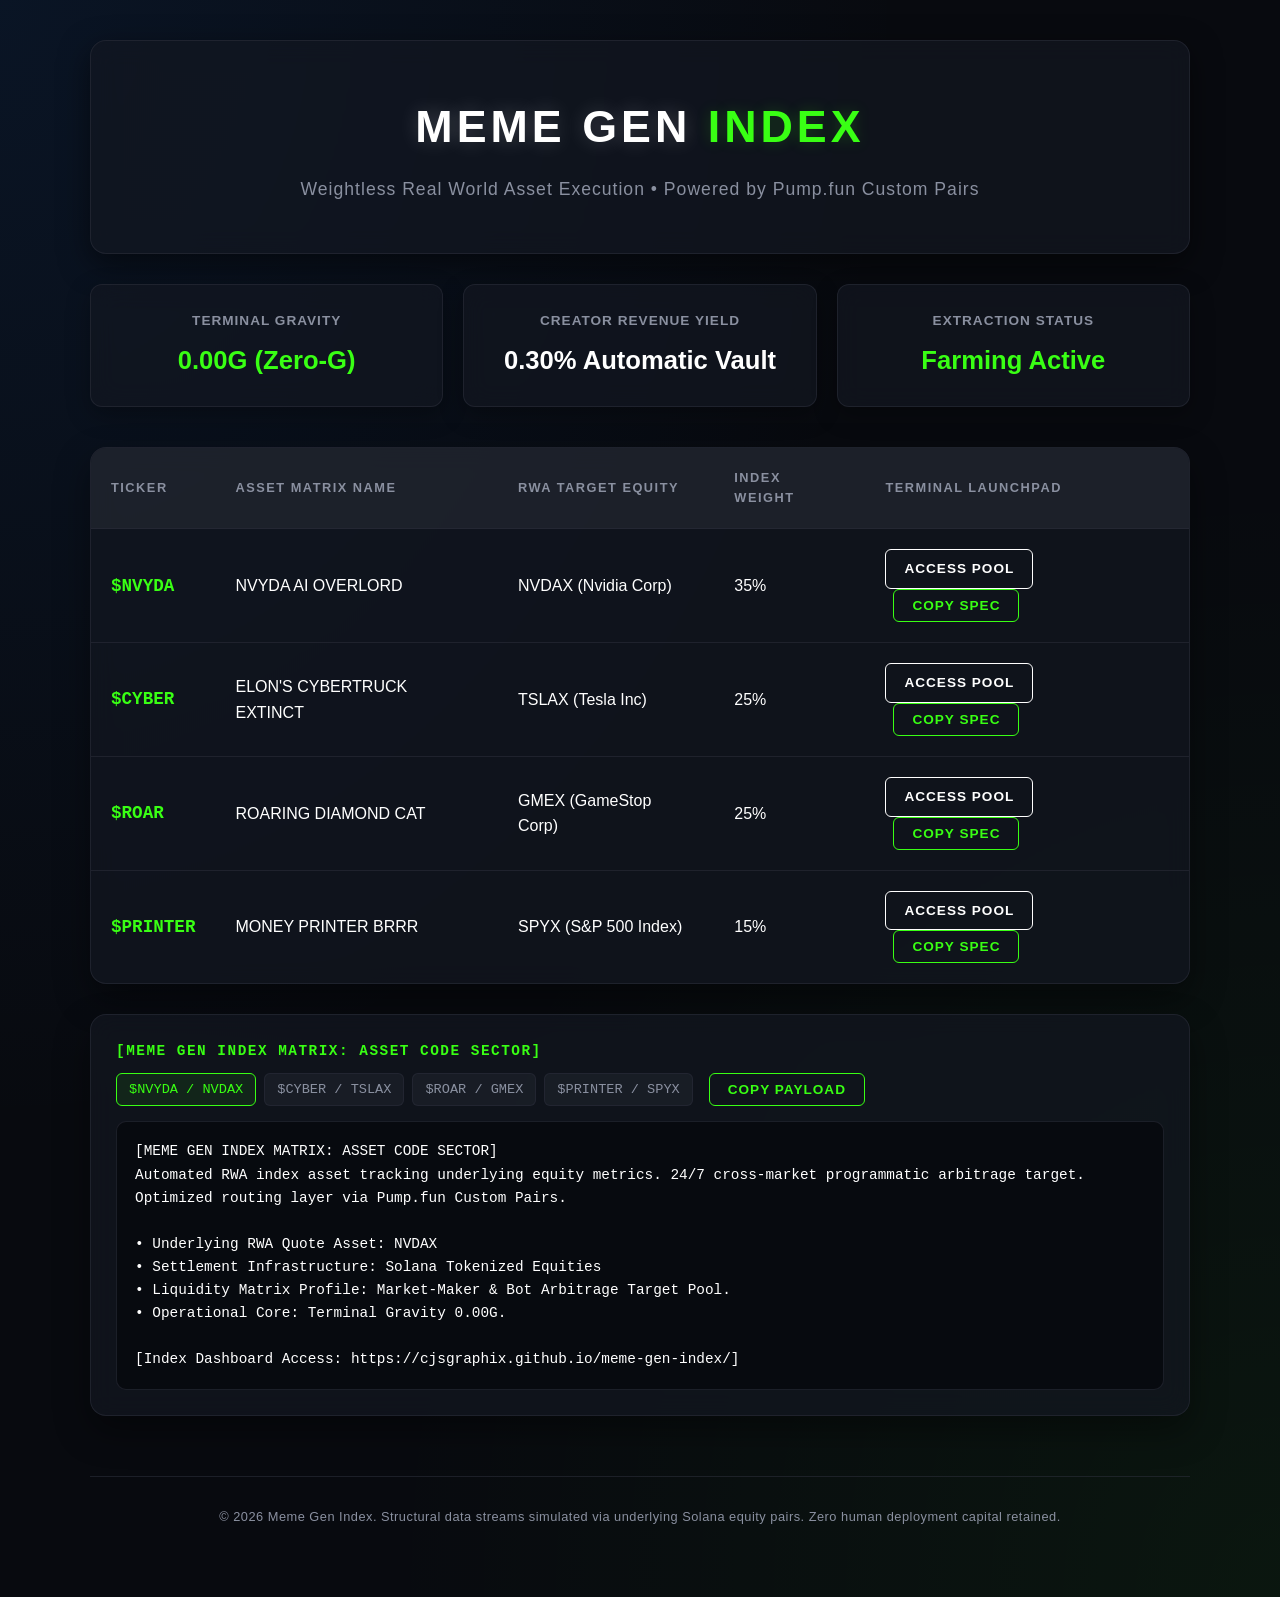
==== index.html @ 3b5a2f85 "Initial deploy: Meme Gen Index Zero-G RWA Terminal" ====
<!DOCTYPE html>
<html lang="en">
<head>
    <meta charset="UTF-8">
    <meta name="viewport" content="width=device-width, initial-scale=1.0">
    <title>Meme Gen Index | Zero-G RWA Terminal</title>
    <style>
        :root {
            --bg-color: #080a0f;
            --container-bg: rgba(19, 23, 34, 0.7);
            --accent-green: #39ff14; /* Neon antigravity green */
            --text-main: #ffffff;
            --text-muted: #8a90a0;
            --border-color: rgba(42, 46, 57, 0.6);
            --glow-color: rgba(57, 255, 20, 0.2);
        }
        * {
            box-sizing: border-box;
            margin: 0;
            padding: 0;
        }
        body {
            font-family: -apple-system, BlinkMacSystemFont, "Segoe UI", Roboto, Arial, sans-serif;
            background-color: var(--bg-color);
            background-image: 
                radial-gradient(at 0% 0%, rgba(26, 115, 232, 0.1) 0px, transparent 50%),
                radial-gradient(at 100% 100%, rgba(57, 255, 20, 0.05) 0px, transparent 50%);
            color: var(--text-main);
            line-height: 1.6;
            padding: 40px 20px;
            overflow-x: hidden;
        }
        .container {
            max-width: 1100px;
            margin: 0 auto;
        }

        /* Float Animations */
        @keyframes float-slow {
            0% { transform: translateY(0px); }
            50% { transform: translateY(-10px); }
            100% { transform: translateY(0px); }
        }
        @keyframes float-reverse {
            0% { transform: translateY(0px); }
            50% { transform: translateY(8px); }
            100% { transform: translateY(0px); }
        }

        header {
            text-align: center;
            padding: 50px 20px;
            background: var(--container-bg);
            border: 1px solid var(--border-color);
            border-radius: 16px;
            margin-bottom: 30px;
            backdrop-filter: blur(12px);
            box-shadow: 0 10px 30px rgba(0, 0, 0, 0.5);
            animation: float-slow 8s ease-in-out infinite;
        }
        h1 {
            font-size: 2.8rem;
            letter-spacing: 4px;
            margin-bottom: 12px;
            text-shadow: 0 0 20px rgba(255, 255, 255, 0.2);
        }
        h1 span {
            color: var(--accent-green);
            text-shadow: 0 0 15px var(--glow-color);
        }
        header p {
            color: var(--text-muted);
            font-size: 1.1rem;
            letter-spacing: 1px;
        }

        .metrics-grid {
            display: grid;
            grid-template-columns: repeat(auto-fit, minmax(280px, 1fr));
            gap: 20px;
            margin-bottom: 40px;
        }
        .metric-card {
            background-color: var(--container-bg);
            border: 1px solid var(--border-color);
            padding: 25px;
            border-radius: 12px;
            text-align: center;
            backdrop-filter: blur(12px);
            box-shadow: 0 8px 24px rgba(0,0,0,0.3);
            transition: all 0.4s cubic-bezier(0.165, 0.84, 0.44, 1);
        }
        /* Staggered floating effects for cards */
        .metric-card:nth-child(1) { animation: float-reverse 7s ease-in-out infinite; }
        .metric-card:nth-child(2) { animation: float-slow 6s ease-in-out infinite; }
        .metric-card:nth-child(3) { animation: float-reverse 8s ease-in-out infinite; }

        .metric-card:hover {
            transform: translateY(-15px) scale(1.02);
            border-color: var(--accent-green);
            box-shadow: 0 20px 40px rgba(57, 255, 20, 0.1);
        }
        .metric-card h3 {
            font-size: 0.85rem;
            color: var(--text-muted);
            text-transform: uppercase;
            margin-bottom: 8px;
            letter-spacing: 1px;
        }
        .metric-card p {
            font-size: 1.6rem;
            font-weight: bold;
            color: var(--text-main);
        }
        .metric-card .highlight {
            color: var(--accent-green);
        }

        .table-container {
            background-color: var(--container-bg);
            border: 1px solid var(--border-color);
            border-radius: 16px;
            overflow: hidden;
            overflow-x: auto;
            backdrop-filter: blur(12px);
            box-shadow: 0 15px 35px rgba(0,0,0,0.4);
        }
        table {
            width: 100%;
            border-collapse: collapse;
            text-align: left;
        }
        th, td {
            padding: 20px;
            border-bottom: 1px solid var(--border-color);
        }
        th {
            background-color: rgba(42, 46, 57, 0.5);
            color: var(--text-muted);
            font-size: 0.8rem;
            text-transform: uppercase;
            letter-spacing: 1.5px;
        }
        tr:last-child td {
            border-bottom: none;
        }
        tr td {
            transition: all 0.3s ease;
        }
        /* Push rows upwards gently when hovered to simulate weightlessness */
        tr:hover td {
            background-color: rgba(26, 115, 232, 0.05);
            transform: translateY(-4px);
            color: #fff;
        }
        .ticker {
            font-weight: bold;
            color: var(--accent-green);
            font-family: monospace;
            font-size: 1.1rem;
        }
        .btn {
            display: inline-block;
            background: transparent;
            color: var(--text-main);
            border: 1px solid var(--text-main);
            text-decoration: none;
            padding: 8px 18px;
            border-radius: 6px;
            font-size: 0.85rem;
            font-weight: bold;
            letter-spacing: 1px;
            text-transform: uppercase;
            transition: all 0.3s ease;
        }
        .btn:hover {
            background-color: var(--text-main);
            color: var(--bg-color);
            box-shadow: 0 0 15px rgba(255, 255, 255, 0.4);
            transform: scale(1.05);
        }
        .btn-accent {
            border-color: var(--accent-green);
            color: var(--accent-green);
            cursor: pointer;
            margin-left: 8px;
        }
        .btn-accent:hover {
            background-color: var(--accent-green);
            color: var(--bg-color);
            box-shadow: 0 0 15px var(--glow-color);
        }
        .spec-panel {
            margin-top: 30px;
            background-color: var(--container-bg);
            border: 1px solid var(--border-color);
            border-radius: 16px;
            padding: 25px;
            backdrop-filter: blur(12px);
            box-shadow: 0 15px 35px rgba(0,0,0,0.4);
        }
        .spec-header {
            display: flex;
            justify-content: space-between;
            align-items: center;
            margin-bottom: 15px;
            flex-wrap: wrap;
            gap: 10px;
        }
        .spec-header h3 {
            font-size: 0.9rem;
            color: var(--accent-green);
            text-transform: uppercase;
            letter-spacing: 1.5px;
            font-family: monospace;
        }
        .spec-tabs {
            display: flex;
            gap: 8px;
            flex-wrap: wrap;
        }
        .tab-btn {
            background: rgba(42, 46, 57, 0.4);
            color: var(--text-muted);
            border: 1px solid var(--border-color);
            padding: 6px 12px;
            border-radius: 6px;
            font-family: monospace;
            font-size: 0.85rem;
            cursor: pointer;
            transition: all 0.2s ease;
        }
        .tab-btn.active, .tab-btn:hover {
            color: var(--accent-green);
            border-color: var(--accent-green);
            background: rgba(57, 255, 20, 0.08);
        }
        .spec-pre {
            background: rgba(8, 10, 15, 0.85);
            border: 1px solid var(--border-color);
            border-radius: 10px;
            padding: 18px;
            font-family: monospace;
            font-size: 0.9rem;
            color: var(--text-main);
            white-space: pre-wrap;
            line-height: 1.6;
        }
        footer {
            text-align: center;
            margin-top: 60px;
            color: var(--text-muted);
            font-size: 0.8rem;
            padding: 30px;
            border-top: 1px solid var(--border-color);
            letter-spacing: 0.5px;
        }
    </style>
</head>
<body>
    <div class="container">
        <header>
            <h1>MEME GEN <span>INDEX</span></h1>
            <p>Weightless Real World Asset Execution • Powered by Pump.fun Custom Pairs</p>
        </header>

        <div class="metrics-grid">
            <div class="metric-card">
                <h3>Terminal Gravity</h3>
                <p class="highlight">0.00G (Zero-G)</p>
            </div>
            <div class="metric-card">
                <h3>Creator Revenue Yield</h3>
                <p>0.30% Automatic Vault</p>
            </div>
            <div class="metric-card">
                <h3>Extraction Status</h3>
                <p class="highlight">Farming Active</p>
            </div>
        </div>

        <div class="table-container">
            <table>
                <thead>
                    <tr>
                        <th>Ticker</th>
                        <th>Asset Matrix Name</th>
                        <th>RWA Target Equity</th>
                        <th>Index Weight</th>
                        <th>Terminal Launchpad</th>
                    </tr>
                </thead>
                <tbody>
                    <tr>
                        <td><span class="ticker">$NVYDA</span></td>
                        <td>NVYDA AI OVERLORD</td>
                        <td>NVDAX (Nvidia Corp)</td>
                        <td>35%</td>
                        <td>
                            <a href="https://pump.fun" target="_blank" class="btn">Access Pool</a>
                            <button class="btn btn-accent" onclick="selectAsset('NVDAX', '$NVYDA', true)">Copy Spec</button>
                        </td>
                    </tr>
                    <tr>
                        <td><span class="ticker">$CYBER</span></td>
                        <td>ELON'S CYBERTRUCK EXTINCT</td>
                        <td>TSLAX (Tesla Inc)</td>
                        <td>25%</td>
                        <td>
                            <a href="https://pump.fun" target="_blank" class="btn">Access Pool</a>
                            <button class="btn btn-accent" onclick="selectAsset('TSLAX', '$CYBER', true)">Copy Spec</button>
                        </td>
                    </tr>
                    <tr>
                        <td><span class="ticker">$ROAR</span></td>
                        <td>ROARING DIAMOND CAT</td>
                        <td>GMEX (GameStop Corp)</td>
                        <td>25%</td>
                        <td>
                            <a href="https://pump.fun" target="_blank" class="btn">Access Pool</a>
                            <button class="btn btn-accent" onclick="selectAsset('GMEX', '$ROAR', true)">Copy Spec</button>
                        </td>
                    </tr>
                    <tr>
                        <td><span class="ticker">$PRINTER</span></td>
                        <td>MONEY PRINTER BRRR</td>
                        <td>SPYX (S&amp;P 500 Index)</td>
                        <td>15%</td>
                        <td>
                            <a href="https://pump.fun" target="_blank" class="btn">Access Pool</a>
                            <button class="btn btn-accent" onclick="selectAsset('SPYX', '$PRINTER', true)">Copy Spec</button>
                        </td>
                    </tr>
                </tbody>
            </table>
        </div>

        <div class="spec-panel">
            <div class="spec-header">
                <h3>[MEME GEN INDEX MATRIX: ASSET CODE SECTOR]</h3>
                <div class="spec-tabs">
                    <button class="tab-btn active" data-rwa="NVDAX" onclick="selectAsset('NVDAX', '$NVYDA', false)">$NVYDA / NVDAX</button>
                    <button class="tab-btn" data-rwa="TSLAX" onclick="selectAsset('TSLAX', '$CYBER', false)">$CYBER / TSLAX</button>
                    <button class="tab-btn" data-rwa="GMEX" onclick="selectAsset('GMEX', '$ROAR', false)">$ROAR / GMEX</button>
                    <button class="tab-btn" data-rwa="SPYX" onclick="selectAsset('SPYX', '$PRINTER', false)">$PRINTER / SPYX</button>
                    <button id="copy-spec-btn" class="btn btn-accent" onclick="copyCurrentSpec()">Copy Payload</button>
                </div>
            </div>
            <pre id="spec-output" class="spec-pre"></pre>
        </div>

        <footer>
            <p>&copy; 2026 Meme Gen Index. Structural data streams simulated via underlying Solana equity pairs. Zero human deployment capital retained.</p>
        </footer>
    </div>

    <script>
        let currentRwa = 'NVDAX';

        function buildSpecText(rwaTicker) {
            const dashboardUrl = 'https://cjsgraphix.github.io/meme-gen-index/';
            return `[MEME GEN INDEX MATRIX: ASSET CODE SECTOR]
Automated RWA index asset tracking underlying equity metrics. 24/7 cross-market programmatic arbitrage target. Optimized routing layer via Pump.fun Custom Pairs. 

• Underlying RWA Quote Asset: ${rwaTicker}
• Settlement Infrastructure: Solana Tokenized Equities
• Liquidity Matrix Profile: Market-Maker & Bot Arbitrage Target Pool. 
• Operational Core: Terminal Gravity 0.00G. 

[Index Dashboard Access: ${dashboardUrl}]`;
        }

        function selectAsset(rwaTicker, memeTicker, shouldCopy) {
            currentRwa = rwaTicker;
            document.getElementById('spec-output').textContent = buildSpecText(rwaTicker);
            document.querySelectorAll('.tab-btn').forEach(btn => {
                btn.classList.toggle('active', btn.dataset.rwa === rwaTicker);
            });
            if (shouldCopy) {
                copyCurrentSpec();
            }
        }

        function copyCurrentSpec() {
            const text = document.getElementById('spec-output').textContent;
            navigator.clipboard.writeText(text).then(() => {
                const btn = document.getElementById('copy-spec-btn');
                const original = btn.textContent;
                btn.textContent = 'Copied!';
                setTimeout(() => { btn.textContent = original; }, 1500);
            });
        }

        selectAsset('NVDAX', '$NVYDA', false);
    </script>
</body>
</html>
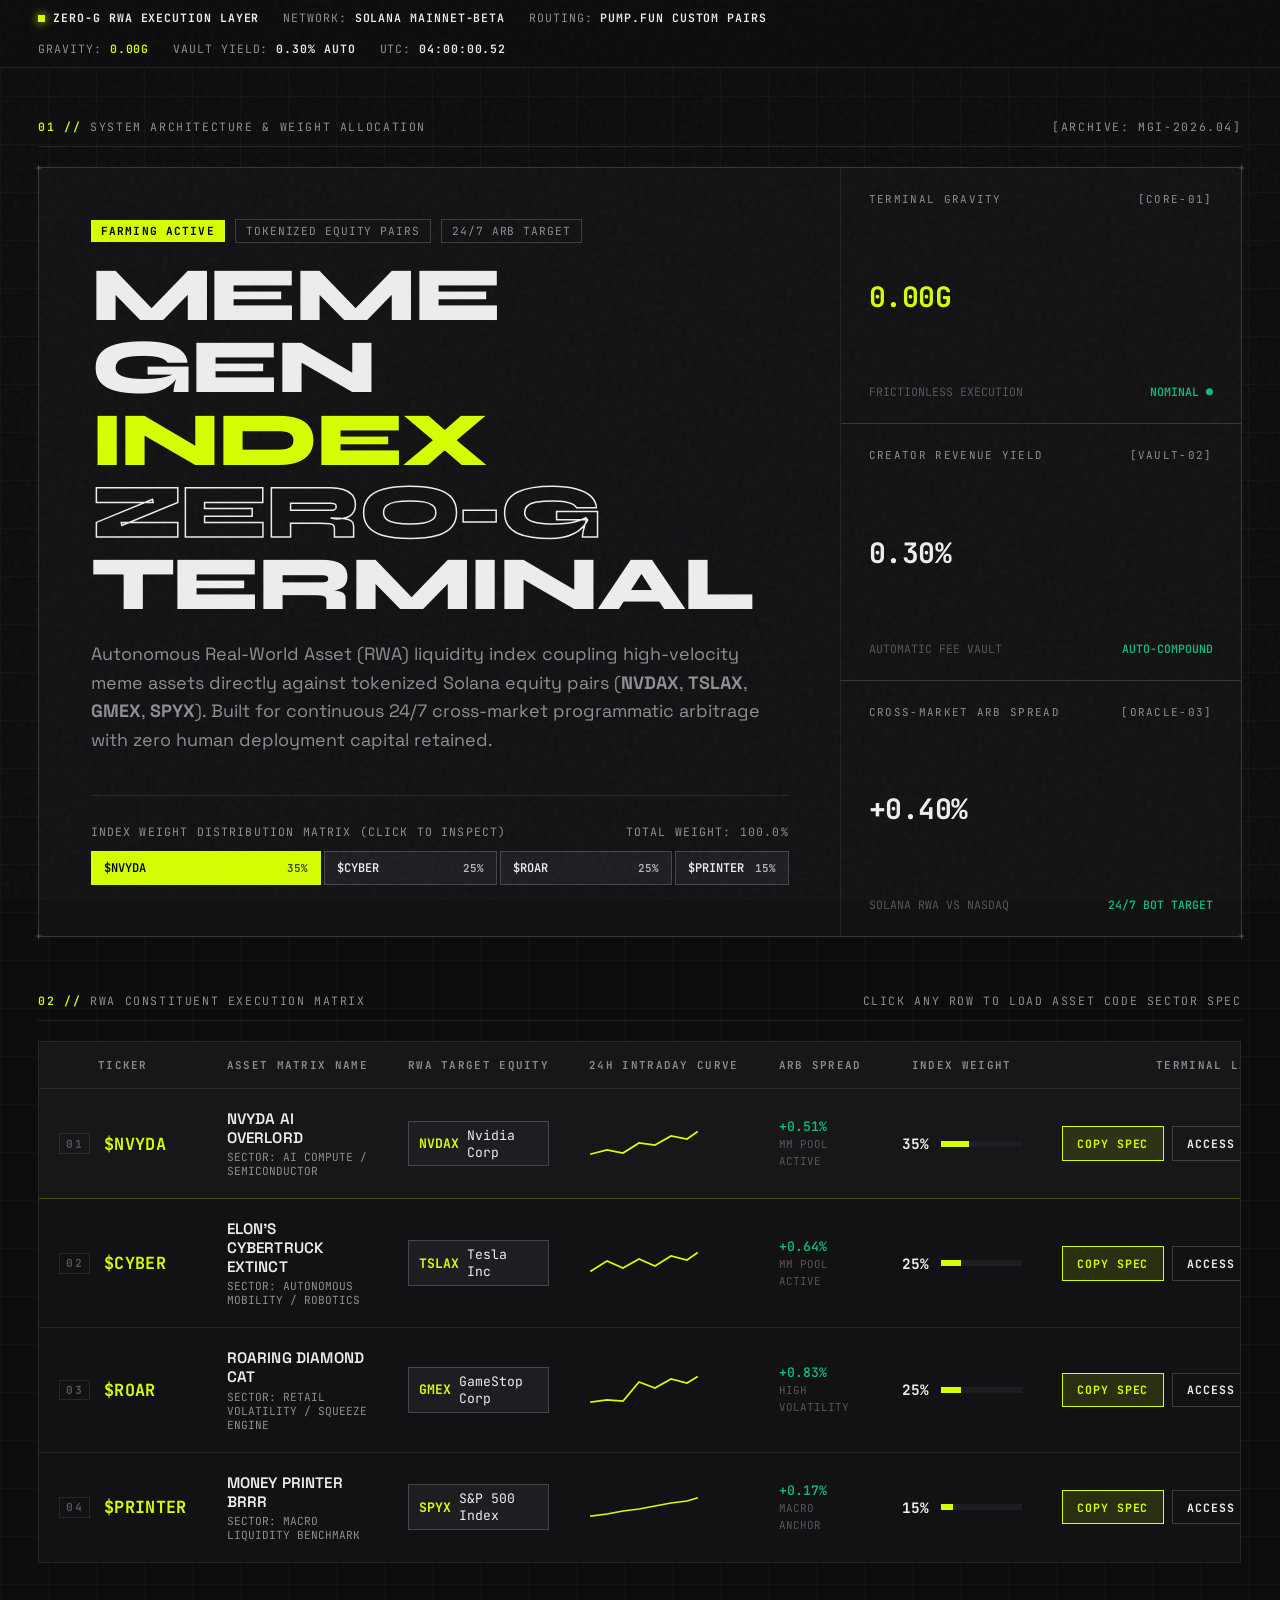
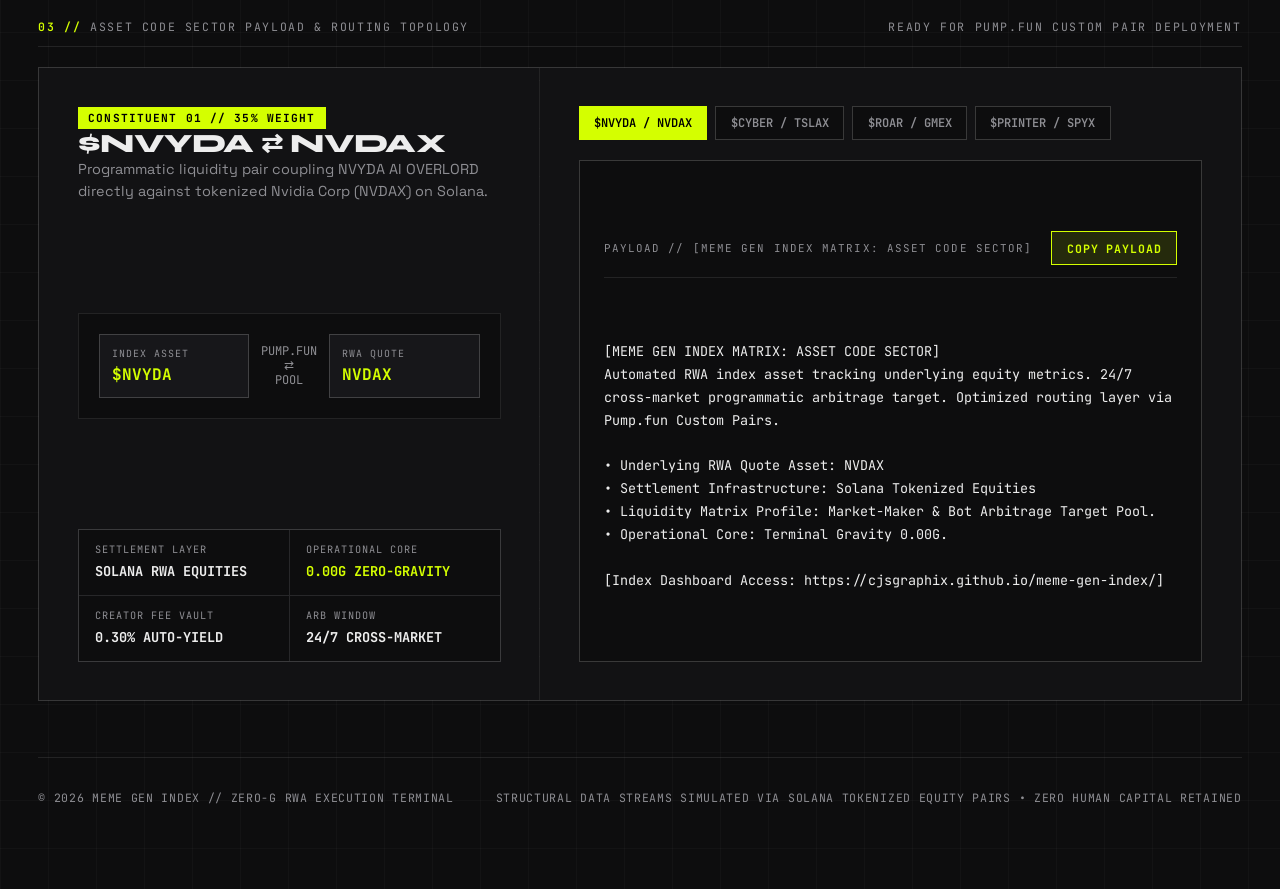
==== commit 81687cbe: "Redesign: Dark Kinetic & Industrial Quant RWA Terminal" ====
--- a/index.html
+++ b/index.html
@@ -3,359 +3,1273 @@
 <head>
     <meta charset="UTF-8">
     <meta name="viewport" content="width=device-width, initial-scale=1.0">
-    <title>Meme Gen Index | Zero-G RWA Terminal</title>
+    <title>MEME GEN INDEX // 0.00G RWA Execution Terminal</title>
+    <link rel="preconnect" href="https://fonts.googleapis.com">
+    <link rel="preconnect" href="https://fonts.gstatic.com" crossorigin>
+    <link href="https://fonts.googleapis.com/css2?family=Bebas+Neue&family=JetBrains+Mono:ital,wght@0,400;0,500;0,600;0,700;1,400&family=Space+Grotesk:wght@400;500;600;700&family=Syne:wght@700;800&display=swap" rel="stylesheet">
     <style>
         :root {
-            --bg-color: #080a0f;
-            --container-bg: rgba(19, 23, 34, 0.7);
-            --accent-green: #39ff14; /* Neon antigravity green */
-            --text-main: #ffffff;
-            --text-muted: #8a90a0;
-            --border-color: rgba(42, 46, 57, 0.6);
-            --glow-color: rgba(57, 255, 20, 0.2);
-        }
-        * {
+            --bg-obsidian: #0D0D0E;
+            --surface-1: #121214;
+            --surface-2: #17171A;
+            --surface-3: #1E1E22;
+            --text-primary: #EDEDED;
+            --text-secondary: #8E8E93;
+            --text-muted: #56565C;
+            --accent-lime: #D4FF00;
+            --accent-lime-dim: rgba(212, 255, 0, 0.12);
+            --accent-emerald: #10B981;
+            --accent-amber: #F59E0B;
+            --border-hairline: rgba(255, 255, 255, 0.09);
+            --border-strong: rgba(255, 255, 255, 0.18);
+            --font-display: 'Syne', 'Space Grotesk', sans-serif;
+            --font-sans: 'Space Grotesk', -apple-system, sans-serif;
+            --font-mono: 'JetBrains Mono', monospace;
+        }
+
+        *, *::before, *::after {
             box-sizing: border-box;
             margin: 0;
             padding: 0;
         }
+
+        html {
+            background-color: var(--bg-obsidian);
+            color: var(--text-primary);
+            font-family: var(--font-sans);
+            -webkit-font-smoothing: antialiased;
+            -moz-osx-font-smoothing: grayscale;
+            scroll-behavior: smooth;
+        }
+
         body {
-            font-family: -apple-system, BlinkMacSystemFont, "Segoe UI", Roboto, Arial, sans-serif;
-            background-color: var(--bg-color);
-            background-image: 
-                radial-gradient(at 0% 0%, rgba(26, 115, 232, 0.1) 0px, transparent 50%),
-                radial-gradient(at 100% 100%, rgba(57, 255, 20, 0.05) 0px, transparent 50%);
-            color: var(--text-main);
+            min-block-size: 100dvh;
+            background-color: var(--bg-obsidian);
+            background-image:
+                linear-gradient(to right, rgba(255, 255, 255, 0.025) 1px, transparent 1px),
+                linear-gradient(to bottom, rgba(255, 255, 255, 0.025) 1px, transparent 1px);
+            background-size: 48px 48px;
+            position: relative;
+            overflow-x: clip;
+        }
+
+        /* Subtle SVG tactile grain overlay */
+        body::before {
+            content: "";
+            position: fixed;
+            inset: 0;
+            pointer-events: none;
+            z-index: 100;
+            opacity: 0.035;
+            background-image: url("data:image/svg+xml,%3Csvg viewBox='0 0 200 200' xmlns='http://www.w3.org/2000/svg'%3E%3Cfilter id='noiseFilter'%3E%3CfeTurbulence type='fractalNoise' baseFrequency='0.85' numOctaves='3' stitchTiles='stitch'/%3E%3C/filter%3E%3Crect width='100%25' height='100%25' filter='url(%23noiseFilter)'/%3E%3C/svg%3E");
+        }
+
+        /* Top Telemetry Ribbon */
+        .telemetry-bar {
+            border-block-end: 1px solid var(--border-hairline);
+            background: rgba(13, 13, 14, 0.88);
+            backdrop-filter: blur(12px);
+            position: sticky;
+            inset-block-start: 0;
+            z-index: 50;
+            padding-block: 0.65rem;
+            padding-inline: clamp(1rem, 3vw, 2.5rem);
+            display: flex;
+            align-items: safe center;
+            justify-content: space-between;
+            flex-wrap: wrap;
+            gap: 1rem;
+            font-family: var(--font-mono);
+            font-size: 0.72rem;
+            letter-spacing: 0.08em;
+            text-transform: uppercase;
+        }
+
+        .telemetry-group {
+            display: flex;
+            align-items: safe center;
+            flex-wrap: wrap;
+            gap: 1.5rem;
+        }
+
+        .status-dot {
+            display: inline-block;
+            inline-size: 7px;
+            block-size: 7px;
+            background-color: var(--accent-lime);
+            box-shadow: 0 0 10px var(--accent-lime);
+            margin-inline-end: 0.5rem;
+            animation: pulse-dot 2s infinite ease-in-out;
+        }
+
+        @keyframes pulse-dot {
+            0%, 100% { opacity: 1; }
+            50% { opacity: 0.35; }
+        }
+
+        .telemetry-tag {
+            color: var(--text-secondary);
+        }
+
+        .telemetry-tag strong {
+            color: var(--text-primary);
+            font-weight: 600;
+        }
+
+        .telemetry-tag .lime {
+            color: var(--accent-lime);
+        }
+
+        /* Architectural Shell */
+        .shell {
+            max-inline-size: 1380px;
+            margin-inline: auto;
+            padding-inline: clamp(1rem, 3vw, 2.5rem);
+            padding-block: clamp(2rem, 4vw, 3.5rem);
+        }
+
+        /* Section Index Header */
+        .section-meta {
+            display: flex;
+            align-items: safe center;
+            justify-content: space-between;
+            padding-block-end: 0.75rem;
+            margin-block-end: 1.25rem;
+            border-block-end: 1px solid var(--border-hairline);
+            font-family: var(--font-mono);
+            font-size: 0.72rem;
+            letter-spacing: 0.14em;
+            text-transform: uppercase;
+            color: var(--text-secondary);
+        }
+
+        .section-meta .coord {
+            color: var(--accent-lime);
+            font-weight: 600;
+        }
+
+        /* Asymmetric 12-Col Hero Grid */
+        .hero-bento {
+            display: grid;
+            grid-template-columns: repeat(12, 1fr);
+            gap: 1px;
+            background-color: var(--border-hairline);
+            border: 1px solid var(--border-hairline);
+            margin-block-end: 3.5rem;
+            position: relative;
+        }
+
+        /* Corner Crosshairs */
+        .crosshair {
+            position: absolute;
+            font-family: var(--font-mono);
+            font-size: 0.75rem;
+            color: var(--text-muted);
+            line-height: 1;
+            pointer-events: none;
+            user-select: none;
+        }
+        .ch-tl { inset-block-start: -6px; inset-inline-start: -4px; }
+        .ch-tr { inset-block-start: -6px; inset-inline-end: -4px; }
+        .ch-bl { inset-block-end: -6px; inset-inline-start: -4px; }
+        .ch-br { inset-block-end: -6px; inset-inline-end: -4px; }
+
+        .hero-main {
+            grid-column: span 8;
+            background-color: var(--surface-1);
+            padding: clamp(2rem, 4vw, 3.5rem);
+            display: flex;
+            flex-direction: column;
+            justify-content: space-between;
+            gap: 2.5rem;
+        }
+
+        .hero-sidebar {
+            grid-column: span 4;
+            background-color: var(--surface-1);
+            display: flex;
+            flex-direction: column;
+            gap: 1px;
+            background-color: var(--border-hairline);
+        }
+
+        @media (max-width: 960px) {
+            .hero-main, .hero-sidebar {
+                grid-column: span 12;
+            }
+        }
+
+        .badge-row {
+            display: flex;
+            align-items: safe center;
+            flex-wrap: wrap;
+            gap: 0.6rem;
+        }
+
+        .badge-lime {
+            background-color: var(--accent-lime);
+            color: #000000;
+            font-family: var(--font-mono);
+            font-weight: 700;
+            font-size: 0.7rem;
+            padding: 0.25rem 0.65rem;
+            letter-spacing: 0.1em;
+            text-transform: uppercase;
+        }
+
+        .badge-outline {
+            border: 1px solid var(--border-strong);
+            color: var(--text-secondary);
+            font-family: var(--font-mono);
+            font-size: 0.7rem;
+            padding: 0.25rem 0.65rem;
+            letter-spacing: 0.08em;
+            text-transform: uppercase;
+        }
+
+        .hero-title {
+            font-family: var(--font-display);
+            font-size: clamp(2.8rem, 6vw, 5.4rem);
+            font-weight: 800;
+            line-height: 0.94;
+            letter-spacing: -0.03em;
+            text-transform: uppercase;
+            color: var(--text-primary);
+            margin-block: 1rem 1.25rem;
+        }
+
+        .hero-title .accent {
+            color: var(--accent-lime);
+            display: inline-block;
+        }
+
+        .hero-title .stroke-word {
+            color: transparent;
+            -webkit-text-stroke: 1.5px var(--text-primary);
+        }
+
+        .hero-subtitle {
+            font-size: clamp(0.95rem, 1.4vw, 1.15rem);
+            color: var(--text-secondary);
+            max-inline-size: 62ch;
             line-height: 1.6;
-            padding: 40px 20px;
-            overflow-x: hidden;
-        }
-        .container {
-            max-width: 1100px;
-            margin: 0 auto;
-        }
-
-        /* Float Animations */
-        @keyframes float-slow {
-            0% { transform: translateY(0px); }
-            50% { transform: translateY(-10px); }
-            100% { transform: translateY(0px); }
-        }
-        @keyframes float-reverse {
-            0% { transform: translateY(0px); }
-            50% { transform: translateY(8px); }
-            100% { transform: translateY(0px); }
-        }
-
-        header {
-            text-align: center;
-            padding: 50px 20px;
-            background: var(--container-bg);
-            border: 1px solid var(--border-color);
-            border-radius: 16px;
-            margin-bottom: 30px;
-            backdrop-filter: blur(12px);
-            box-shadow: 0 10px 30px rgba(0, 0, 0, 0.5);
-            animation: float-slow 8s ease-in-out infinite;
-        }
-        h1 {
-            font-size: 2.8rem;
-            letter-spacing: 4px;
-            margin-bottom: 12px;
-            text-shadow: 0 0 20px rgba(255, 255, 255, 0.2);
-        }
-        h1 span {
-            color: var(--accent-green);
-            text-shadow: 0 0 15px var(--glow-color);
-        }
-        header p {
-            color: var(--text-muted);
-            font-size: 1.1rem;
-            letter-spacing: 1px;
-        }
-
-        .metrics-grid {
-            display: grid;
-            grid-template-columns: repeat(auto-fit, minmax(280px, 1fr));
-            gap: 20px;
-            margin-bottom: 40px;
-        }
-        .metric-card {
-            background-color: var(--container-bg);
-            border: 1px solid var(--border-color);
-            padding: 25px;
-            border-radius: 12px;
-            text-align: center;
-            backdrop-filter: blur(12px);
-            box-shadow: 0 8px 24px rgba(0,0,0,0.3);
-            transition: all 0.4s cubic-bezier(0.165, 0.84, 0.44, 1);
-        }
-        /* Staggered floating effects for cards */
-        .metric-card:nth-child(1) { animation: float-reverse 7s ease-in-out infinite; }
-        .metric-card:nth-child(2) { animation: float-slow 6s ease-in-out infinite; }
-        .metric-card:nth-child(3) { animation: float-reverse 8s ease-in-out infinite; }
-
-        .metric-card:hover {
-            transform: translateY(-15px) scale(1.02);
-            border-color: var(--accent-green);
-            box-shadow: 0 20px 40px rgba(57, 255, 20, 0.1);
-        }
-        .metric-card h3 {
-            font-size: 0.85rem;
-            color: var(--text-muted);
-            text-transform: uppercase;
-            margin-bottom: 8px;
-            letter-spacing: 1px;
-        }
-        .metric-card p {
-            font-size: 1.6rem;
-            font-weight: bold;
-            color: var(--text-main);
-        }
-        .metric-card .highlight {
-            color: var(--accent-green);
-        }
-
-        .table-container {
-            background-color: var(--container-bg);
-            border: 1px solid var(--border-color);
-            border-radius: 16px;
-            overflow: hidden;
-            overflow-x: auto;
-            backdrop-filter: blur(12px);
-            box-shadow: 0 15px 35px rgba(0,0,0,0.4);
-        }
-        table {
-            width: 100%;
-            border-collapse: collapse;
-            text-align: left;
-        }
-        th, td {
-            padding: 20px;
-            border-bottom: 1px solid var(--border-color);
-        }
-        th {
-            background-color: rgba(42, 46, 57, 0.5);
-            color: var(--text-muted);
-            font-size: 0.8rem;
-            text-transform: uppercase;
-            letter-spacing: 1.5px;
-        }
-        tr:last-child td {
-            border-bottom: none;
-        }
-        tr td {
-            transition: all 0.3s ease;
-        }
-        /* Push rows upwards gently when hovered to simulate weightlessness */
-        tr:hover td {
-            background-color: rgba(26, 115, 232, 0.05);
-            transform: translateY(-4px);
-            color: #fff;
-        }
-        .ticker {
-            font-weight: bold;
-            color: var(--accent-green);
-            font-family: monospace;
-            font-size: 1.1rem;
-        }
-        .btn {
-            display: inline-block;
-            background: transparent;
-            color: var(--text-main);
-            border: 1px solid var(--text-main);
-            text-decoration: none;
-            padding: 8px 18px;
-            border-radius: 6px;
-            font-size: 0.85rem;
-            font-weight: bold;
-            letter-spacing: 1px;
-            text-transform: uppercase;
-            transition: all 0.3s ease;
-        }
-        .btn:hover {
-            background-color: var(--text-main);
-            color: var(--bg-color);
-            box-shadow: 0 0 15px rgba(255, 255, 255, 0.4);
-            transform: scale(1.05);
-        }
-        .btn-accent {
-            border-color: var(--accent-green);
-            color: var(--accent-green);
+            font-weight: 400;
+        }
+
+        /* Index Allocation Strip inside Hero */
+        .allocation-module {
+            padding-block-start: 1.75rem;
+            border-block-start: 1px solid var(--border-hairline);
+        }
+
+        .allocation-header {
+            display: flex;
+            justify-content: space-between;
+            font-family: var(--font-mono);
+            font-size: 0.72rem;
+            text-transform: uppercase;
+            letter-spacing: 0.1em;
+            color: var(--text-secondary);
+            margin-block-end: 0.75rem;
+        }
+
+        .allocation-bar {
+            display: flex;
+            block-size: 34px;
+            gap: 3px;
+            inline-size: 100%;
+        }
+
+        .alloc-segment {
+            position: relative;
+            background-color: var(--surface-3);
+            border: 1px solid var(--border-strong);
+            display: flex;
+            align-items: center;
+            justify-content: space-between;
+            padding-inline: 0.75rem;
+            font-family: var(--font-mono);
+            font-size: 0.75rem;
+            font-weight: 600;
+            color: var(--text-primary);
             cursor: pointer;
-            margin-left: 8px;
-        }
-        .btn-accent:hover {
-            background-color: var(--accent-green);
-            color: var(--bg-color);
-            box-shadow: 0 0 15px var(--glow-color);
-        }
-        .spec-panel {
-            margin-top: 30px;
-            background-color: var(--container-bg);
-            border: 1px solid var(--border-color);
-            border-radius: 16px;
-            padding: 25px;
-            backdrop-filter: blur(12px);
-            box-shadow: 0 15px 35px rgba(0,0,0,0.4);
-        }
-        .spec-header {
+            transition: background-color 0.2s ease, border-color 0.2s ease, color 0.2s ease;
+            min-inline-size: 0;
+            overflow: clip;
+        }
+
+        .alloc-segment:hover,
+        .alloc-segment.active {
+            background-color: var(--accent-lime);
+            border-color: var(--accent-lime);
+            color: #000;
+        }
+
+        .alloc-segment span.pct {
+            opacity: 0.75;
+            font-size: 0.68rem;
+        }
+
+        /* Hero Right Telemetry Cards */
+        .kpi-cell {
+            background-color: var(--surface-1);
+            padding: 1.5rem 1.75rem;
+            display: flex;
+            flex-direction: column;
+            justify-content: space-between;
+            flex: 1 1 auto;
+        }
+
+        .kpi-label {
+            font-family: var(--font-mono);
+            font-size: 0.68rem;
+            text-transform: uppercase;
+            letter-spacing: 0.12em;
+            color: var(--text-secondary);
             display: flex;
             justify-content: space-between;
             align-items: center;
-            margin-bottom: 15px;
+        }
+
+        .kpi-value {
+            font-family: var(--font-mono);
+            font-size: clamp(1.5rem, 2.2vw, 2.1rem);
+            font-weight: 700;
+            color: var(--text-primary);
+            margin-block: 0.4rem 0.25rem;
+            font-variant-numeric: tabular-nums;
+            letter-spacing: -0.02em;
+        }
+
+        .kpi-value.lime {
+            color: var(--accent-lime);
+        }
+
+        .kpi-sub {
+            font-family: var(--font-mono);
+            font-size: 0.72rem;
+            color: var(--text-muted);
+            display: flex;
+            justify-content: space-between;
+            align-items: center;
+        }
+
+        .kpi-delta {
+            color: var(--accent-emerald);
+            font-weight: 600;
+        }
+
+        /* Constituent Matrix Table Container */
+        .matrix-section {
+            margin-block-end: 3.5rem;
+        }
+
+        .table-wrapper {
+            container: matrix-table / inline-size;
+            overflow-x: auto;
+            max-inline-size: 100%;
+            scrollbar-gutter: stable;
+            border: 1px solid var(--border-hairline);
+            background-color: var(--surface-1);
+        }
+
+        .table-wrapper:focus-visible {
+            outline: 2px solid var(--accent-lime);
+            outline-offset: 2px;
+        }
+
+        table {
+            inline-size: 100%;
+            border-collapse: separate;
+            border-spacing: 0;
+            text-align: start;
+            font-variant-numeric: tabular-nums;
+        }
+
+        caption {
+            position: absolute;
+            inline-size: 1px;
+            block-size: 1px;
+            padding: 0;
+            margin: -1px;
+            overflow: clip;
+            clip: rect(0, 0, 0, 0);
+            white-space: nowrap;
+            border: 0;
+        }
+
+        thead {
+            position: sticky;
+            inset-block-start: 0;
+            z-index: 2;
+            background-color: var(--surface-2);
+        }
+
+        th {
+            font-family: var(--font-mono);
+            font-size: 0.68rem;
+            font-weight: 600;
+            text-transform: uppercase;
+            letter-spacing: 0.12em;
+            color: var(--text-secondary);
+            padding: 1rem 1.25rem;
+            border-block-end: 1px solid var(--border-hairline);
+            white-space: nowrap;
+        }
+
+        tbody tr {
+            transition: background-color 0.15s ease;
+            cursor: pointer;
+        }
+
+        tbody tr:hover,
+        tbody tr.selected-row {
+            background-color: var(--surface-2);
+        }
+
+        tbody tr.selected-row th,
+        tbody tr.selected-row td {
+            border-block-end-color: rgba(212, 255, 0, 0.25);
+        }
+
+        tbody th,
+        tbody td {
+            padding: 1.25rem;
+            border-block-end: 1px solid var(--border-hairline);
+            vertical-align: middle;
+        }
+
+        tbody tr:last-child th,
+        tbody tr:last-child td {
+            border-block-end: none;
+        }
+
+        /* Sticky row header */
+        tbody th {
+            position: sticky;
+            inset-inline-start: 0;
+            z-index: 1;
+            background-color: var(--surface-1);
+            font-family: var(--font-mono);
+            font-weight: 700;
+        }
+
+        tbody tr:hover th,
+        tbody tr.selected-row th {
+            background-color: var(--surface-2);
+        }
+
+        .ticker-cell {
+            display: flex;
+            align-items: center;
+            gap: 0.85rem;
+        }
+
+        .idx-num {
+            font-family: var(--font-mono);
+            font-size: 0.7rem;
+            color: var(--text-muted);
+            padding: 0.15rem 0.4rem;
+            border: 1px solid var(--border-hairline);
+        }
+
+        .ticker-symbol {
+            font-family: var(--font-mono);
+            font-size: 1.05rem;
+            font-weight: 700;
+            color: var(--accent-lime);
+            letter-spacing: 0.02em;
+        }
+
+        .asset-name-wrap {
+            display: flex;
+            flex-direction: column;
+            gap: 0.2rem;
+        }
+
+        .asset-title {
+            font-weight: 600;
+            font-size: 0.95rem;
+            color: var(--text-primary);
+            letter-spacing: 0.01em;
+        }
+
+        .asset-sub {
+            font-family: var(--font-mono);
+            font-size: 0.7rem;
+            color: var(--text-secondary);
+        }
+
+        .rwa-badge {
+            display: inline-flex;
+            align-items: center;
+            gap: 0.5rem;
+            font-family: var(--font-mono);
+            font-size: 0.82rem;
+            padding: 0.3rem 0.65rem;
+            background-color: var(--surface-3);
+            border: 1px solid var(--border-strong);
+            color: var(--text-primary);
+        }
+
+        .rwa-badge .pair-tag {
+            color: var(--accent-lime);
+            font-weight: 700;
+        }
+
+        .spread-cell {
+            font-family: var(--font-mono);
+            font-size: 0.82rem;
+        }
+
+        .spread-val {
+            color: var(--accent-emerald);
+            font-weight: 600;
+            display: block;
+        }
+
+        .spread-sub {
+            font-size: 0.68rem;
+            color: var(--text-muted);
+        }
+
+        /* Weight Progress Cell */
+        .weight-wrap {
+            display: flex;
+            align-items: center;
+            gap: 0.75rem;
+            min-inline-size: 120px;
+        }
+
+        .weight-num {
+            font-family: var(--font-mono);
+            font-weight: 700;
+            font-size: 0.9rem;
+            min-inline-size: 3ch;
+        }
+
+        .weight-track {
+            flex: 1;
+            block-size: 6px;
+            background-color: var(--surface-3);
+            overflow: clip;
+        }
+
+        .weight-fill {
+            block-size: 100%;
+            background-color: var(--accent-lime);
+        }
+
+        /* Sparkline SVG */
+        .sparkline-svg {
+            display: block;
+            inline-size: 110px;
+            block-size: 32px;
+        }
+
+        /* Action Buttons in Table */
+        .action-group {
+            display: flex;
+            align-items: safe center;
+            gap: 0.5rem;
+            justify-content: flex-end;
+        }
+
+        .btn-kinetic {
+            display: inline-flex;
+            align-items: center;
+            gap: 0.4rem;
+            font-family: var(--font-mono);
+            font-size: 0.72rem;
+            font-weight: 700;
+            text-transform: uppercase;
+            letter-spacing: 0.08em;
+            padding: 0.55rem 0.9rem;
+            text-decoration: none;
+            cursor: pointer;
+            transition: transform 0.12s ease, background-color 0.15s ease, color 0.15s ease, border-color 0.15s ease;
+            white-space: nowrap;
+        }
+
+        .btn-outline {
+            background-color: transparent;
+            color: var(--text-primary);
+            border: 1px solid var(--border-strong);
+        }
+
+        .btn-outline:hover {
+            border-color: var(--text-primary);
+            background-color: var(--text-primary);
+            color: #000000;
+        }
+
+        .btn-lime {
+            background-color: var(--accent-lime-dim);
+            color: var(--accent-lime);
+            border: 1px solid var(--accent-lime);
+        }
+
+        .btn-lime:hover {
+            background-color: var(--accent-lime);
+            color: #000000;
+        }
+
+        .btn-kinetic:active {
+            transform: translateY(1px);
+        }
+
+        /* Container Query Stacked Responsive Layout for Narrow Containers */
+        @container matrix-table (width < 760px) {
+            table, thead, tbody, tr, th, td {
+                display: block;
+            }
+
+            thead {
+                display: none;
+            }
+
+            tbody tr {
+                border-block-end: 2px solid var(--border-strong);
+                padding-block: 0.5rem;
+            }
+
+            tbody th {
+                position: sticky;
+                inset-block-start: 0;
+                background-color: var(--surface-2);
+                border-block-end: 1px solid var(--border-hairline);
+            }
+
+            tbody td {
+                display: flex;
+                justify-content: space-between;
+                align-items: center;
+                padding: 0.75rem 1.25rem;
+            }
+
+            table {
+                --label-2: "Asset Matrix";
+                --label-3: "RWA Quote Pair";
+                --label-4: "24h Telemetry";
+                --label-5: "Arb Spread";
+                --label-6: "Index Weight";
+                --label-7: "Execution";
+            }
+
+            td:nth-child(2)::before { content: var(--label-2); font-family: var(--font-mono); font-size: 0.68rem; color: var(--text-secondary); text-transform: uppercase; }
+            td:nth-child(3)::before { content: var(--label-3); font-family: var(--font-mono); font-size: 0.68rem; color: var(--text-secondary); text-transform: uppercase; }
+            td:nth-child(4)::before { content: var(--label-4); font-family: var(--font-mono); font-size: 0.68rem; color: var(--text-secondary); text-transform: uppercase; }
+            td:nth-child(5)::before { content: var(--label-5); font-family: var(--font-mono); font-size: 0.68rem; color: var(--text-secondary); text-transform: uppercase; }
+            td:nth-child(6)::before { content: var(--label-6); font-family: var(--font-mono); font-size: 0.68rem; color: var(--text-secondary); text-transform: uppercase; }
+            td:nth-child(7)::before { content: var(--label-7); font-family: var(--font-mono); font-size: 0.68rem; color: var(--text-secondary); text-transform: uppercase; }
+        }
+
+        /* Spec & Routing Inspector Split Bento (5-col / 7-col) */
+        .inspector-bento {
+            display: grid;
+            grid-template-columns: repeat(12, 1fr);
+            gap: 1px;
+            background-color: var(--border-hairline);
+            border: 1px solid var(--border-hairline);
+            margin-block-end: 3.5rem;
+        }
+
+        .inspector-left {
+            grid-column: span 5;
+            background-color: var(--surface-1);
+            padding: clamp(1.5rem, 3vw, 2.5rem);
+            display: flex;
+            flex-direction: column;
+            justify-content: space-between;
+            gap: 1.75rem;
+        }
+
+        .inspector-right {
+            grid-column: span 7;
+            background-color: var(--surface-1);
+            padding: clamp(1.5rem, 3vw, 2.5rem);
+            display: flex;
+            flex-direction: column;
+            gap: 1.25rem;
+        }
+
+        @media (max-width: 960px) {
+            .inspector-left, .inspector-right {
+                grid-column: span 12;
+            }
+        }
+
+        .inspector-title {
+            font-family: var(--font-display);
+            font-size: 1.65rem;
+            font-weight: 800;
+            text-transform: uppercase;
+            letter-spacing: -0.02em;
+            margin-block-top: 0.35rem;
+        }
+
+        .routing-diagram {
+            display: grid;
+            grid-template-columns: 1fr auto 1fr;
+            align-items: center;
+            gap: 0.75rem;
+            padding: 1.25rem;
+            background-color: var(--bg-obsidian);
+            border: 1px solid var(--border-hairline);
+            font-family: var(--font-mono);
+        }
+
+        .route-node {
+            padding: 0.75rem;
+            border: 1px solid var(--border-strong);
+            background-color: var(--surface-2);
+        }
+
+        .route-node .node-label {
+            font-size: 0.62rem;
+            color: var(--text-secondary);
+            text-transform: uppercase;
+            letter-spacing: 0.1em;
+            display: block;
+            margin-block-end: 0.25rem;
+        }
+
+        .route-node .node-val {
+            font-size: 1rem;
+            font-weight: 700;
+            color: var(--accent-lime);
+        }
+
+        .route-arrow {
+            font-size: 0.75rem;
+            color: var(--text-secondary);
+            text-align: center;
+            line-height: 1.2;
+        }
+
+        .spec-meta-list {
+            display: grid;
+            grid-template-columns: repeat(2, 1fr);
+            gap: 1px;
+            background-color: var(--border-hairline);
+            border: 1px solid var(--border-hairline);
+            font-family: var(--font-mono);
+        }
+
+        .spec-meta-item {
+            background-color: var(--bg-obsidian);
+            padding: 0.85rem 1rem;
+        }
+
+        .spec-meta-item span {
+            display: block;
+            font-size: 0.64rem;
+            color: var(--text-secondary);
+            text-transform: uppercase;
+            letter-spacing: 0.1em;
+            margin-block-end: 0.25rem;
+        }
+
+        .spec-meta-item strong {
+            font-size: 0.85rem;
+            color: var(--text-primary);
+        }
+
+        .selector-tabs {
+            display: flex;
             flex-wrap: wrap;
-            gap: 10px;
-        }
-        .spec-header h3 {
-            font-size: 0.9rem;
-            color: var(--accent-green);
-            text-transform: uppercase;
-            letter-spacing: 1.5px;
-            font-family: monospace;
-        }
-        .spec-tabs {
-            display: flex;
-            gap: 8px;
+            flex-wrap: balance;
+            gap: 0.5rem;
+        }
+
+        .tab-pill {
+            background-color: var(--bg-obsidian);
+            color: var(--text-secondary);
+            border: 1px solid var(--border-strong);
+            padding: 0.5rem 0.9rem;
+            font-family: var(--font-mono);
+            font-size: 0.75rem;
+            font-weight: 600;
+            cursor: pointer;
+            transition: all 0.15s ease;
+        }
+
+        .tab-pill:hover,
+        .tab-pill.active {
+            background-color: var(--accent-lime);
+            color: #000000;
+            border-color: var(--accent-lime);
+        }
+
+        .terminal-box {
+            position: relative;
+            background-color: var(--bg-obsidian);
+            border: 1px solid var(--border-strong);
+            padding: 1.5rem;
+            font-family: var(--font-mono);
+            font-size: 0.84rem;
+            line-height: 1.7;
+            color: var(--text-primary);
+            white-space: pre-wrap;
+            flex: 1;
+        }
+
+        .terminal-toolbar {
+            display: flex;
+            justify-content: space-between;
+            align-items: center;
+            padding-block-end: 0.75rem;
+            margin-block-end: 1rem;
+            border-block-end: 1px solid var(--border-hairline);
+            font-family: var(--font-mono);
+            font-size: 0.68rem;
+            color: var(--text-secondary);
+            text-transform: uppercase;
+            letter-spacing: 0.1em;
+        }
+
+        /* Native Popover Toast */
+        #copy-toast {
+            position: fixed;
+            inset: auto 1.5rem 1.5rem auto;
+            margin: 0;
+            background-color: var(--accent-lime);
+            color: #000000;
+            border: 1px solid #000000;
+            padding: 0.75rem 1.25rem;
+            font-family: var(--font-mono);
+            font-size: 0.78rem;
+            font-weight: 700;
+            text-transform: uppercase;
+            letter-spacing: 0.08em;
+            box-shadow: 4px 4px 0px #000000;
+        }
+
+        /* Footer */
+        footer {
+            border-block-start: 1px solid var(--border-hairline);
+            padding-block: 2rem;
+            display: flex;
+            justify-content: space-between;
+            align-items: safe center;
             flex-wrap: wrap;
-        }
-        .tab-btn {
-            background: rgba(42, 46, 57, 0.4);
-            color: var(--text-muted);
-            border: 1px solid var(--border-color);
-            padding: 6px 12px;
-            border-radius: 6px;
-            font-family: monospace;
-            font-size: 0.85rem;
-            cursor: pointer;
-            transition: all 0.2s ease;
-        }
-        .tab-btn.active, .tab-btn:hover {
-            color: var(--accent-green);
-            border-color: var(--accent-green);
-            background: rgba(57, 255, 20, 0.08);
-        }
-        .spec-pre {
-            background: rgba(8, 10, 15, 0.85);
-            border: 1px solid var(--border-color);
-            border-radius: 10px;
-            padding: 18px;
-            font-family: monospace;
-            font-size: 0.9rem;
-            color: var(--text-main);
-            white-space: pre-wrap;
-            line-height: 1.6;
-        }
-        footer {
-            text-align: center;
-            margin-top: 60px;
-            color: var(--text-muted);
-            font-size: 0.8rem;
-            padding: 30px;
-            border-top: 1px solid var(--border-color);
-            letter-spacing: 0.5px;
+            gap: 1rem;
+            font-family: var(--font-mono);
+            font-size: 0.72rem;
+            color: var(--text-secondary);
+            letter-spacing: 0.06em;
+            text-transform: uppercase;
         }
     </style>
 </head>
 <body>
-    <div class="container">
-        <header>
-            <h1>MEME GEN <span>INDEX</span></h1>
-            <p>Weightless Real World Asset Execution • Powered by Pump.fun Custom Pairs</p>
-        </header>
-
-        <div class="metrics-grid">
-            <div class="metric-card">
-                <h3>Terminal Gravity</h3>
-                <p class="highlight">0.00G (Zero-G)</p>
-            </div>
-            <div class="metric-card">
-                <h3>Creator Revenue Yield</h3>
-                <p>0.30% Automatic Vault</p>
-            </div>
-            <div class="metric-card">
-                <h3>Extraction Status</h3>
-                <p class="highlight">Farming Active</p>
-            </div>
+
+    <!-- Top Live Telemetry Ribbon -->
+    <header class="telemetry-bar" role="banner">
+        <div class="telemetry-group">
+            <span><span class="status-dot"></span><strong>ZERO-G RWA EXECUTION LAYER</strong></span>
+            <span class="telemetry-tag">NETWORK: <strong>SOLANA MAINNET-BETA</strong></span>
+            <span class="telemetry-tag">ROUTING: <strong>PUMP.FUN CUSTOM PAIRS</strong></span>
         </div>
-
-        <div class="table-container">
-            <table>
-                <thead>
-                    <tr>
-                        <th>Ticker</th>
-                        <th>Asset Matrix Name</th>
-                        <th>RWA Target Equity</th>
-                        <th>Index Weight</th>
-                        <th>Terminal Launchpad</th>
-                    </tr>
-                </thead>
-                <tbody>
-                    <tr>
-                        <td><span class="ticker">$NVYDA</span></td>
-                        <td>NVYDA AI OVERLORD</td>
-                        <td>NVDAX (Nvidia Corp)</td>
-                        <td>35%</td>
-                        <td>
-                            <a href="https://pump.fun" target="_blank" class="btn">Access Pool</a>
-                            <button class="btn btn-accent" onclick="selectAsset('NVDAX', '$NVYDA', true)">Copy Spec</button>
-                        </td>
-                    </tr>
-                    <tr>
-                        <td><span class="ticker">$CYBER</span></td>
-                        <td>ELON'S CYBERTRUCK EXTINCT</td>
-                        <td>TSLAX (Tesla Inc)</td>
-                        <td>25%</td>
-                        <td>
-                            <a href="https://pump.fun" target="_blank" class="btn">Access Pool</a>
-                            <button class="btn btn-accent" onclick="selectAsset('TSLAX', '$CYBER', true)">Copy Spec</button>
-                        </td>
-                    </tr>
-                    <tr>
-                        <td><span class="ticker">$ROAR</span></td>
-                        <td>ROARING DIAMOND CAT</td>
-                        <td>GMEX (GameStop Corp)</td>
-                        <td>25%</td>
-                        <td>
-                            <a href="https://pump.fun" target="_blank" class="btn">Access Pool</a>
-                            <button class="btn btn-accent" onclick="selectAsset('GMEX', '$ROAR', true)">Copy Spec</button>
-                        </td>
-                    </tr>
-                    <tr>
-                        <td><span class="ticker">$PRINTER</span></td>
-                        <td>MONEY PRINTER BRRR</td>
-                        <td>SPYX (S&amp;P 500 Index)</td>
-                        <td>15%</td>
-                        <td>
-                            <a href="https://pump.fun" target="_blank" class="btn">Access Pool</a>
-                            <button class="btn btn-accent" onclick="selectAsset('SPYX', '$PRINTER', true)">Copy Spec</button>
-                        </td>
-                    </tr>
-                </tbody>
-            </table>
+        <div class="telemetry-group">
+            <span class="telemetry-tag">GRAVITY: <strong class="lime">0.00G</strong></span>
+            <span class="telemetry-tag">VAULT YIELD: <strong>0.30% AUTO</strong></span>
+            <span class="telemetry-tag">UTC: <strong id="live-clock">00:00:00.00</strong></span>
         </div>
-
-        <div class="spec-panel">
-            <div class="spec-header">
-                <h3>[MEME GEN INDEX MATRIX: ASSET CODE SECTOR]</h3>
-                <div class="spec-tabs">
-                    <button class="tab-btn active" data-rwa="NVDAX" onclick="selectAsset('NVDAX', '$NVYDA', false)">$NVYDA / NVDAX</button>
-                    <button class="tab-btn" data-rwa="TSLAX" onclick="selectAsset('TSLAX', '$CYBER', false)">$CYBER / TSLAX</button>
-                    <button class="tab-btn" data-rwa="GMEX" onclick="selectAsset('GMEX', '$ROAR', false)">$ROAR / GMEX</button>
-                    <button class="tab-btn" data-rwa="SPYX" onclick="selectAsset('SPYX', '$PRINTER', false)">$PRINTER / SPYX</button>
-                    <button id="copy-spec-btn" class="btn btn-accent" onclick="copyCurrentSpec()">Copy Payload</button>
+    </header>
+
+    <main class="shell">
+        <!-- Section 01: Asymmetric Hero & Telemetry Bento -->
+        <div class="section-meta">
+            <span><span class="coord">01 //</span> SYSTEM ARCHITECTURE &amp; WEIGHT ALLOCATION</span>
+            <span>[ARCHIVE: MGI-2026.04]</span>
+        </div>
+
+        <section class="hero-bento" aria-label="Index Overview and Live Telemetry">
+            <span class="crosshair ch-tl">+</span>
+            <span class="crosshair ch-tr">+</span>
+            <span class="crosshair ch-bl">+</span>
+            <span class="crosshair ch-br">+</span>
+
+            <div class="hero-main">
+                <div>
+                    <div class="badge-row">
+                        <span class="badge-lime">FARMING ACTIVE</span>
+                        <span class="badge-outline">TOKENIZED EQUITY PAIRS</span>
+                        <span class="badge-outline">24/7 ARB TARGET</span>
+                    </div>
+                    <h1 class="hero-title">
+                        MEME GEN <span class="accent">INDEX</span><br>
+                        <span class="stroke-word">ZERO-G</span> TERMINAL
+                    </h1>
+                    <p class="hero-subtitle">
+                        Autonomous Real-World Asset (RWA) liquidity index coupling high-velocity meme assets directly against tokenized Solana equity pairs (<strong>NVDAX</strong>, <strong>TSLAX</strong>, <strong>GMEX</strong>, <strong>SPYX</strong>). Built for continuous 24/7 cross-market programmatic arbitrage with zero human deployment capital retained.
+                    </p>
+                </div>
+
+                <div class="allocation-module">
+                    <div class="allocation-header">
+                        <span>INDEX WEIGHT DISTRIBUTION MATRIX (CLICK TO INSPECT)</span>
+                        <span>TOTAL WEIGHT: 100.0%</span>
+                    </div>
+                    <div class="allocation-bar" role="group" aria-label="Index weight distribution">
+                        <button type="button" class="alloc-segment active" style="flex: 35 1 0%;" data-rwa="NVDAX" onclick="selectAsset('NVDAX')">
+                            <span>$NVYDA</span><span class="pct">35%</span>
+                        </button>
+                        <button type="button" class="alloc-segment" style="flex: 25 1 0%;" data-rwa="TSLAX" onclick="selectAsset('TSLAX')">
+                            <span>$CYBER</span><span class="pct">25%</span>
+                        </button>
+                        <button type="button" class="alloc-segment" style="flex: 25 1 0%;" data-rwa="GMEX" onclick="selectAsset('GMEX')">
+                            <span>$ROAR</span><span class="pct">25%</span>
+                        </button>
+                        <button type="button" class="alloc-segment" style="flex: 15 1 0%;" data-rwa="SPYX" onclick="selectAsset('SPYX')">
+                            <span>$PRINTER</span><span class="pct">15%</span>
+                        </button>
+                    </div>
                 </div>
             </div>
-            <pre id="spec-output" class="spec-pre"></pre>
+
+            <aside class="hero-sidebar" aria-label="Key Performance Metrics">
+                <div class="kpi-cell">
+                    <div class="kpi-label">
+                        <span>TERMINAL GRAVITY</span>
+                        <span>[CORE-01]</span>
+                    </div>
+                    <div class="kpi-value lime">0.00G</div>
+                    <div class="kpi-sub">
+                        <span>FRICTIONLESS EXECUTION</span>
+                        <span class="kpi-delta">NOMINAL ●</span>
+                    </div>
+                </div>
+
+                <div class="kpi-cell">
+                    <div class="kpi-label">
+                        <span>CREATOR REVENUE YIELD</span>
+                        <span>[VAULT-02]</span>
+                    </div>
+                    <div class="kpi-value">0.30%</div>
+                    <div class="kpi-sub">
+                        <span>AUTOMATIC FEE VAULT</span>
+                        <span class="kpi-delta">AUTO-COMPOUND</span>
+                    </div>
+                </div>
+
+                <div class="kpi-cell">
+                    <div class="kpi-label">
+                        <span>CROSS-MARKET ARB SPREAD</span>
+                        <span>[ORACLE-03]</span>
+                    </div>
+                    <div class="kpi-value" id="live-spread">+0.42%</div>
+                    <div class="kpi-sub">
+                        <span>SOLANA RWA VS NASDAQ</span>
+                        <span class="kpi-delta" id="live-ticks">24/7 BOT TARGET</span>
+                    </div>
+                </div>
+            </aside>
+        </section>
+
+        <!-- Section 02: Constituent Matrix Data Table -->
+        <section class="matrix-section" aria-labelledby="matrix-heading">
+            <div class="section-meta">
+                <span id="matrix-heading"><span class="coord">02 //</span> RWA CONSTITUENT EXECUTION MATRIX</span>
+                <span>CLICK ANY ROW TO LOAD ASSET CODE SECTOR SPEC</span>
+            </div>
+
+            <div tabindex="0" role="region" aria-labelledby="matrix-table-caption" class="table-wrapper">
+                <table>
+                    <caption id="matrix-table-caption">Meme Gen Index Constituent RWA Execution Matrix</caption>
+                    <thead>
+                        <tr>
+                            <th scope="col">Ticker</th>
+                            <th scope="col">Asset Matrix Name</th>
+                            <th scope="col">RWA Target Equity</th>
+                            <th scope="col">24h Intraday Curve</th>
+                            <th scope="col">Arb Spread</th>
+                            <th scope="col">Index Weight</th>
+                            <th scope="col" style="text-align: end;">Terminal Launchpad</th>
+                        </tr>
+                    </thead>
+                    <tbody>
+                        <tr class="selected-row" data-row-rwa="NVDAX" onclick="selectAsset('NVDAX')">
+                            <th scope="row">
+                                <div class="ticker-cell">
+                                    <span class="idx-num">01</span>
+                                    <span class="ticker-symbol">$NVYDA</span>
+                                </div>
+                            </th>
+                            <td>
+                                <div class="asset-name-wrap">
+                                    <span class="asset-title">NVYDA AI OVERLORD</span>
+                                    <span class="asset-sub">SECTOR: AI COMPUTE / SEMICONDUCTOR</span>
+                                </div>
+                            </td>
+                            <td>
+                                <span class="rwa-badge"><span class="pair-tag">NVDAX</span> Nvidia Corp</span>
+                            </td>
+                            <td>
+                                <svg class="sparkline-svg" viewBox="0 0 110 32" fill="none" aria-label="Upward intraday trend">
+                                    <path d="M2 26 L18 22 L34 25 L50 15 L66 17 L82 8 L98 11 L108 4" stroke="#D4FF00" stroke-width="1.75" stroke-linecap="square"/>
+                                </svg>
+                            </td>
+                            <td class="spread-cell">
+                                <span class="spread-val" data-spread-cell="NVDAX">+0.48%</span>
+                                <span class="spread-sub">MM POOL ACTIVE</span>
+                            </td>
+                            <td>
+                                <div class="weight-wrap">
+                                    <span class="weight-num">35%</span>
+                                    <div class="weight-track"><div class="weight-fill" style="inline-size: 35%;"></div></div>
+                                </div>
+                            </td>
+                            <td>
+                                <div class="action-group" onclick="event.stopPropagation();">
+                                    <button type="button" class="btn-kinetic btn-lime" onclick="selectAsset('NVDAX', true)">Copy Spec</button>
+                                    <a href="https://pump.fun" target="_blank" rel="noopener noreferrer" class="btn-kinetic btn-outline">Access Pool ↗</a>
+                                </div>
+                            </td>
+                        </tr>
+
+                        <tr data-row-rwa="TSLAX" onclick="selectAsset('TSLAX')">
+                            <th scope="row">
+                                <div class="ticker-cell">
+                                    <span class="idx-num">02</span>
+                                    <span class="ticker-symbol">$CYBER</span>
+                                </div>
+                            </th>
+                            <td>
+                                <div class="asset-name-wrap">
+                                    <span class="asset-title">ELON'S CYBERTRUCK EXTINCT</span>
+                                    <span class="asset-sub">SECTOR: AUTONOMOUS MOBILITY / ROBOTICS</span>
+                                </div>
+                            </td>
+                            <td>
+                                <span class="rwa-badge"><span class="pair-tag">TSLAX</span> Tesla Inc</span>
+                            </td>
+                            <td>
+                                <svg class="sparkline-svg" viewBox="0 0 110 32" fill="none" aria-label="Volatile upward intraday trend">
+                                    <path d="M2 24 L18 14 L34 21 L50 12 L66 19 L82 9 L98 13 L108 6" stroke="#D4FF00" stroke-width="1.75" stroke-linecap="square"/>
+                                </svg>
+                            </td>
+                            <td class="spread-cell">
+                                <span class="spread-val" data-spread-cell="TSLAX">+0.61%</span>
+                                <span class="spread-sub">MM POOL ACTIVE</span>
+                            </td>
+                            <td>
+                                <div class="weight-wrap">
+                                    <span class="weight-num">25%</span>
+                                    <div class="weight-track"><div class="weight-fill" style="inline-size: 25%;"></div></div>
+                                </div>
+                            </td>
+                            <td>
+                                <div class="action-group" onclick="event.stopPropagation();">
+                                    <button type="button" class="btn-kinetic btn-lime" onclick="selectAsset('TSLAX', true)">Copy Spec</button>
+                                    <a href="https://pump.fun" target="_blank" rel="noopener noreferrer" class="btn-kinetic btn-outline">Access Pool ↗</a>
+                                </div>
+                            </td>
+                        </tr>
+
+                        <tr data-row-rwa="GMEX" onclick="selectAsset('GMEX')">
+                            <th scope="row">
+                                <div class="ticker-cell">
+                                    <span class="idx-num">03</span>
+                                    <span class="ticker-symbol">$ROAR</span>
+                                </div>
+                            </th>
+                            <td>
+                                <div class="asset-name-wrap">
+                                    <span class="asset-title">ROARING DIAMOND CAT</span>
+                                    <span class="asset-sub">SECTOR: RETAIL VOLATILITY / SQUEEZE ENGINE</span>
+                                </div>
+                            </td>
+                            <td>
+                                <span class="rwa-badge"><span class="pair-tag">GMEX</span> GameStop Corp</span>
+                            </td>
+                            <td>
+                                <svg class="sparkline-svg" viewBox="0 0 110 32" fill="none" aria-label="High momentum breakout trend">
+                                    <path d="M2 28 L18 26 L34 27 L50 8 L66 14 L82 5 L98 9 L108 3" stroke="#D4FF00" stroke-width="1.75" stroke-linecap="square"/>
+                                </svg>
+                            </td>
+                            <td class="spread-cell">
+                                <span class="spread-val" data-spread-cell="GMEX">+0.84%</span>
+                                <span class="spread-sub">HIGH VOLATILITY</span>
+                            </td>
+                            <td>
+                                <div class="weight-wrap">
+                                    <span class="weight-num">25%</span>
+                                    <div class="weight-track"><div class="weight-fill" style="inline-size: 25%;"></div></div>
+                                </div>
+                            </td>
+                            <td>
+                                <div class="action-group" onclick="event.stopPropagation();">
+                                    <button type="button" class="btn-kinetic btn-lime" onclick="selectAsset('GMEX', true)">Copy Spec</button>
+                                    <a href="https://pump.fun" target="_blank" rel="noopener noreferrer" class="btn-kinetic btn-outline">Access Pool ↗</a>
+                                </div>
+                            </td>
+                        </tr>
+
+                        <tr data-row-rwa="SPYX" onclick="selectAsset('SPYX')">
+                            <th scope="row">
+                                <div class="ticker-cell">
+                                    <span class="idx-num">04</span>
+                                    <span class="ticker-symbol">$PRINTER</span>
+                                </div>
+                            </th>
+                            <td>
+                                <div class="asset-name-wrap">
+                                    <span class="asset-title">MONEY PRINTER BRRR</span>
+                                    <span class="asset-sub">SECTOR: MACRO LIQUIDITY BENCHMARK</span>
+                                </div>
+                            </td>
+                            <td>
+                                <span class="rwa-badge"><span class="pair-tag">SPYX</span> S&amp;P 500 Index</span>
+                            </td>
+                            <td>
+                                <svg class="sparkline-svg" viewBox="0 0 110 32" fill="none" aria-label="Steady macro upward curve">
+                                    <path d="M2 25 L18 23 L34 20 L50 18 L66 15 L82 12 L98 10 L108 7" stroke="#D4FF00" stroke-width="1.75" stroke-linecap="square"/>
+                                </svg>
+                            </td>
+                            <td class="spread-cell">
+                                <span class="spread-val" data-spread-cell="SPYX">+0.19%</span>
+                                <span class="spread-sub">MACRO ANCHOR</span>
+                            </td>
+                            <td>
+                                <div class="weight-wrap">
+                                    <span class="weight-num">15%</span>
+                                    <div class="weight-track"><div class="weight-fill" style="inline-size: 15%;"></div></div>
+                                </div>
+                            </td>
+                            <td>
+                                <div class="action-group" onclick="event.stopPropagation();">
+                                    <button type="button" class="btn-kinetic btn-lime" onclick="selectAsset('SPYX', true)">Copy Spec</button>
+                                    <a href="https://pump.fun" target="_blank" rel="noopener noreferrer" class="btn-kinetic btn-outline">Access Pool ↗</a>
+                                </div>
+                            </td>
+                        </tr>
+                    </tbody>
+                </table>
+            </div>
+        </section>
+
+        <!-- Section 03: Asset Code Sector Payload & Routing Inspector -->
+        <div class="section-meta">
+            <span><span class="coord">03 //</span> ASSET CODE SECTOR PAYLOAD &amp; ROUTING TOPOLOGY</span>
+            <span>READY FOR PUMP.FUN CUSTOM PAIR DEPLOYMENT</span>
         </div>
 
+        <section class="inspector-bento" aria-label="Asset Code Sector Specification Generator">
+            <div class="inspector-left">
+                <div>
+                    <span class="badge-lime" id="inspector-badge">CONSTITUENT 01 // 35% WEIGHT</span>
+                    <h2 class="inspector-title" id="inspector-heading">$NVYDA ⇄ NVDAX</h2>
+                    <p style="color: var(--text-secondary); font-size: 0.9rem; margin-block-top: 0.5rem; line-height: 1.5;" id="inspector-desc">
+                        Programmatic liquidity pair coupling NVYDA AI OVERLORD directly against tokenized Nvidia Corp (NVDAX) on Solana.
+                    </p>
+                </div>
+
+                <div class="routing-diagram" aria-label="Liquidity routing topology">
+                    <div class="route-node">
+                        <span class="node-label">INDEX ASSET</span>
+                        <span class="node-val" id="route-meme">$NVYDA</span>
+                    </div>
+                    <div class="route-arrow">
+                        PUMP.FUN<br>⇄<br>POOL
+                    </div>
+                    <div class="route-node">
+                        <span class="node-label">RWA QUOTE</span>
+                        <span class="node-val" id="route-rwa">NVDAX</span>
+                    </div>
+                </div>
+
+                <div class="spec-meta-list">
+                    <div class="spec-meta-item">
+                        <span>SETTLEMENT LAYER</span>
+                        <strong>SOLANA RWA EQUITIES</strong>
+                    </div>
+                    <div class="spec-meta-item">
+                        <span>OPERATIONAL CORE</span>
+                        <strong style="color: var(--accent-lime);">0.00G ZERO-GRAVITY</strong>
+                    </div>
+                    <div class="spec-meta-item">
+                        <span>CREATOR FEE VAULT</span>
+                        <strong>0.30% AUTO-YIELD</strong>
+                    </div>
+                    <div class="spec-meta-item">
+                        <span>ARB WINDOW</span>
+                        <strong>24/7 CROSS-MARKET</strong>
+                    </div>
+                </div>
+            </div>
+
+            <div class="inspector-right">
+                <div class="selector-tabs" role="tablist" aria-label="Select Constituent Payload">
+                    <button type="button" class="tab-pill active" data-tab-rwa="NVDAX" onclick="selectAsset('NVDAX')">$NVYDA / NVDAX</button>
+                    <button type="button" class="tab-pill" data-tab-rwa="TSLAX" onclick="selectAsset('TSLAX')">$CYBER / TSLAX</button>
+                    <button type="button" class="tab-pill" data-tab-rwa="GMEX" onclick="selectAsset('GMEX')">$ROAR / GMEX</button>
+                    <button type="button" class="tab-pill" data-tab-rwa="SPYX" onclick="selectAsset('SPYX')">$PRINTER / SPYX</button>
+                </div>
+
+                <div class="terminal-box">
+                    <div class="terminal-toolbar">
+                        <span>PAYLOAD // [MEME GEN INDEX MATRIX: ASSET CODE SECTOR]</span>
+                        <button type="button" id="copy-payload-btn" class="btn-kinetic btn-lime" onclick="copyCurrentSpec()">COPY PAYLOAD</button>
+                    </div>
+                    <div id="spec-output"></div>
+                </div>
+            </div>
+        </section>
+
         <footer>
-            <p>&copy; 2026 Meme Gen Index. Structural data streams simulated via underlying Solana equity pairs. Zero human deployment capital retained.</p>
+            <span>&copy; 2026 MEME GEN INDEX // ZERO-G RWA EXECUTION TERMINAL</span>
+            <span>STRUCTURAL DATA STREAMS SIMULATED VIA SOLANA TOKENIZED EQUITY PAIRS • ZERO HUMAN CAPITAL RETAINED</span>
         </footer>
+    </main>
+
+    <div id="copy-toast" popover="manual" role="status" aria-live="polite">
+        SPEC PAYLOAD COPIED TO CLIPBOARD
     </div>
 
     <script>
+        const ASSETS = {
+            NVDAX: {
+                rank: '01',
+                meme: '$NVYDA',
+                name: 'NVYDA AI OVERLORD',
+                rwa: 'NVDAX',
+                equity: 'Nvidia Corp',
+                weight: '35%',
+                desc: 'Programmatic liquidity pair coupling NVYDA AI OVERLORD directly against tokenized Nvidia Corp (NVDAX) on Solana.'
+            },
+            TSLAX: {
+                rank: '02',
+                meme: '$CYBER',
+                name: "ELON'S CYBERTRUCK EXTINCT",
+                rwa: 'TSLAX',
+                equity: 'Tesla Inc',
+                weight: '25%',
+                desc: "Programmatic liquidity pair coupling ELON'S CYBERTRUCK EXTINCT directly against tokenized Tesla Inc (TSLAX) on Solana."
+            },
+            GMEX: {
+                rank: '03',
+                meme: '$ROAR',
+                name: 'ROARING DIAMOND CAT',
+                rwa: 'GMEX',
+                equity: 'GameStop Corp',
+                weight: '25%',
+                desc: 'Programmatic liquidity pair coupling ROARING DIAMOND CAT directly against tokenized GameStop Corp (GMEX) on Solana.'
+            },
+            SPYX: {
+                rank: '04',
+                meme: '$PRINTER',
+                name: 'MONEY PRINTER BRRR',
+                rwa: 'SPYX',
+                equity: 'S&P 500 Index',
+                weight: '15%',
+                desc: 'Programmatic liquidity pair coupling MONEY PRINTER BRRR directly against tokenized S&P 500 Index (SPYX) on Solana.'
+            }
+        };
+
         let currentRwa = 'NVDAX';
+        let toastTimer = null;
 
         function buildSpecText(rwaTicker) {
             const dashboardUrl = 'https://cjsgraphix.github.io/meme-gen-index/';
@@ -370,12 +1284,28 @@
 [Index Dashboard Access: ${dashboardUrl}]`;
         }
 
-        function selectAsset(rwaTicker, memeTicker, shouldCopy) {
+        function selectAsset(rwaTicker, shouldCopy = false) {
+            const asset = ASSETS[rwaTicker];
+            if (!asset) return;
             currentRwa = rwaTicker;
+
             document.getElementById('spec-output').textContent = buildSpecText(rwaTicker);
-            document.querySelectorAll('.tab-btn').forEach(btn => {
-                btn.classList.toggle('active', btn.dataset.rwa === rwaTicker);
+            document.getElementById('inspector-badge').textContent = `CONSTITUENT ${asset.rank} // ${asset.weight} WEIGHT`;
+            document.getElementById('inspector-heading').textContent = `${asset.meme} ⇄ ${asset.rwa}`;
+            document.getElementById('inspector-desc').textContent = asset.desc;
+            document.getElementById('route-meme').textContent = asset.meme;
+            document.getElementById('route-rwa').textContent = asset.rwa;
+
+            document.querySelectorAll('[data-tab-rwa]').forEach(btn => {
+                btn.classList.toggle('active', btn.dataset.tabRwa === rwaTicker);
             });
+            document.querySelectorAll('.alloc-segment').forEach(seg => {
+                seg.classList.toggle('active', seg.dataset.rwa === rwaTicker);
+            });
+            document.querySelectorAll('[data-row-rwa]').forEach(row => {
+                row.classList.toggle('selected-row', row.dataset.rowRwa === rwaTicker);
+            });
+
             if (shouldCopy) {
                 copyCurrentSpec();
             }
@@ -384,14 +1314,44 @@
         function copyCurrentSpec() {
             const text = document.getElementById('spec-output').textContent;
             navigator.clipboard.writeText(text).then(() => {
-                const btn = document.getElementById('copy-spec-btn');
-                const original = btn.textContent;
-                btn.textContent = 'Copied!';
-                setTimeout(() => { btn.textContent = original; }, 1500);
+                const btn = document.getElementById('copy-payload-btn');
+                btn.textContent = 'COPIED ✓';
+                setTimeout(() => { btn.textContent = 'COPY PAYLOAD'; }, 1600);
+
+                const toast = document.getElementById('copy-toast');
+                if (toast && typeof toast.showPopover === 'function') {
+                    toast.textContent = `COPIED ${currentRwa} SPEC PAYLOAD`;
+                    toast.showPopover();
+                    clearTimeout(toastTimer);
+                    toastTimer = setTimeout(() => toast.hidePopover(), 2200);
+                }
             });
         }
 
-        selectAsset('NVDAX', '$NVYDA', false);
+        // Live atomic UTC clock & simulated micro-arbitrage ticks
+        function updateClock() {
+            const now = new Date();
+            const iso = now.toISOString().slice(11, 22);
+            const el = document.getElementById('live-clock');
+            if (el) el.textContent = iso;
+        }
+        setInterval(updateClock, 80);
+        updateClock();
+
+        setInterval(() => {
+            const baseSpreads = { NVDAX: 0.48, TSLAX: 0.61, GMEX: 0.84, SPYX: 0.19 };
+            Object.keys(baseSpreads).forEach(key => {
+                const jitter = (Math.random() * 0.08 - 0.04);
+                const val = Math.max(0.05, baseSpreads[key] + jitter).toFixed(2);
+                const cell = document.querySelector(`[data-spread-cell="${key}"]`);
+                if (cell) cell.textContent = `+${val}%`;
+            });
+            const heroSpread = (0.42 + (Math.random() * 0.06 - 0.03)).toFixed(2);
+            const heroEl = document.getElementById('live-spread');
+            if (heroEl) heroEl.textContent = `+${heroSpread}%`;
+        }, 2400);
+
+        selectAsset('NVDAX', false);
     </script>
 </body>
 </html>
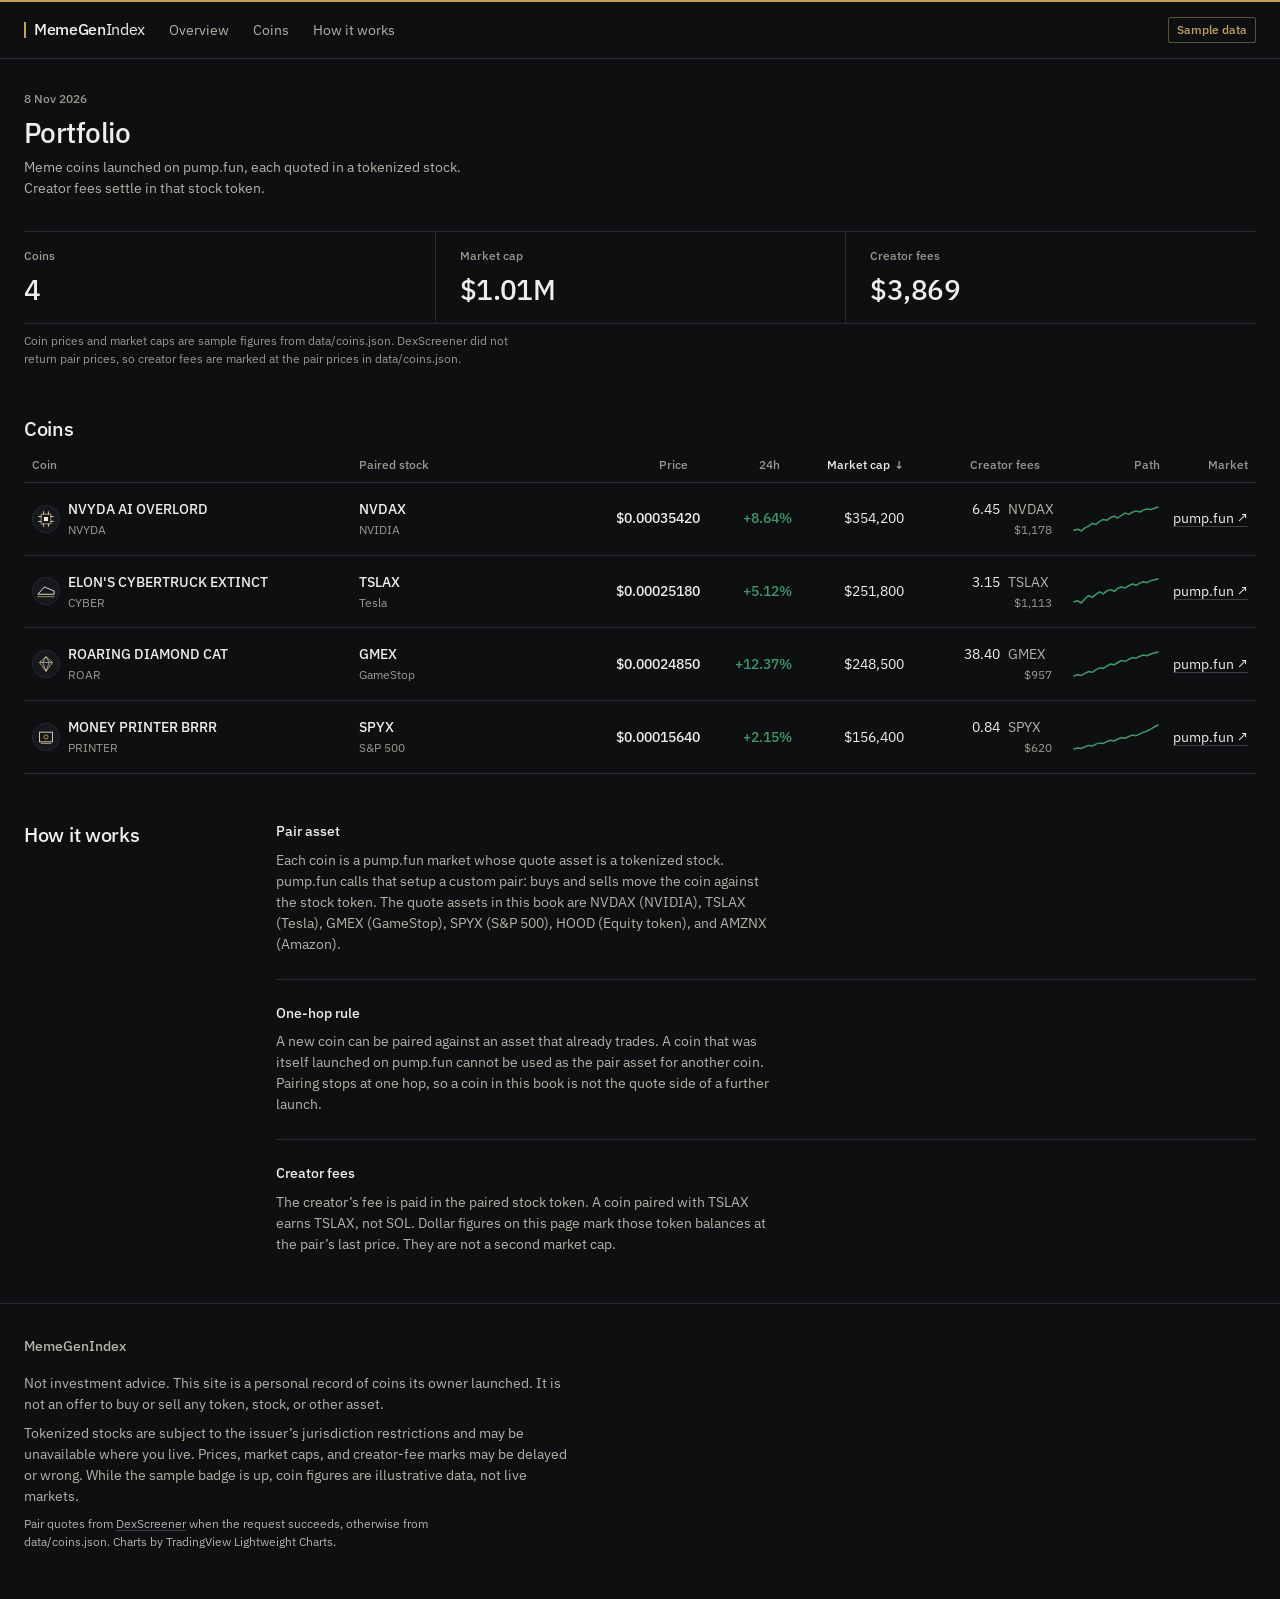
==== commit 4139d242: "Deploy MemeGenIndex holdings blotter with NVYDA, CYBER, ROAR, and PRINTER book" ====
--- a/index.html
+++ b/index.html
@@ -1,1357 +1,46 @@
 <!DOCTYPE html>
 <html lang="en">
 <head>
-    <meta charset="UTF-8">
-    <meta name="viewport" content="width=device-width, initial-scale=1.0">
-    <title>MEME GEN INDEX // 0.00G RWA Execution Terminal</title>
-    <link rel="preconnect" href="https://fonts.googleapis.com">
-    <link rel="preconnect" href="https://fonts.gstatic.com" crossorigin>
-    <link href="https://fonts.googleapis.com/css2?family=Bebas+Neue&family=JetBrains+Mono:ital,wght@0,400;0,500;0,600;0,700;1,400&family=Space+Grotesk:wght@400;500;600;700&family=Syne:wght@700;800&display=swap" rel="stylesheet">
-    <style>
-        :root {
-            --bg-obsidian: #0D0D0E;
-            --surface-1: #121214;
-            --surface-2: #17171A;
-            --surface-3: #1E1E22;
-            --text-primary: #EDEDED;
-            --text-secondary: #8E8E93;
-            --text-muted: #56565C;
-            --accent-lime: #D4FF00;
-            --accent-lime-dim: rgba(212, 255, 0, 0.12);
-            --accent-emerald: #10B981;
-            --accent-amber: #F59E0B;
-            --border-hairline: rgba(255, 255, 255, 0.09);
-            --border-strong: rgba(255, 255, 255, 0.18);
-            --font-display: 'Syne', 'Space Grotesk', sans-serif;
-            --font-sans: 'Space Grotesk', -apple-system, sans-serif;
-            --font-mono: 'JetBrains Mono', monospace;
-        }
-
-        *, *::before, *::after {
-            box-sizing: border-box;
-            margin: 0;
-            padding: 0;
-        }
-
-        html {
-            background-color: var(--bg-obsidian);
-            color: var(--text-primary);
-            font-family: var(--font-sans);
-            -webkit-font-smoothing: antialiased;
-            -moz-osx-font-smoothing: grayscale;
-            scroll-behavior: smooth;
-        }
-
-        body {
-            min-block-size: 100dvh;
-            background-color: var(--bg-obsidian);
-            background-image:
-                linear-gradient(to right, rgba(255, 255, 255, 0.025) 1px, transparent 1px),
-                linear-gradient(to bottom, rgba(255, 255, 255, 0.025) 1px, transparent 1px);
-            background-size: 48px 48px;
-            position: relative;
-            overflow-x: clip;
-        }
-
-        /* Subtle SVG tactile grain overlay */
-        body::before {
-            content: "";
-            position: fixed;
-            inset: 0;
-            pointer-events: none;
-            z-index: 100;
-            opacity: 0.035;
-            background-image: url("data:image/svg+xml,%3Csvg viewBox='0 0 200 200' xmlns='http://www.w3.org/2000/svg'%3E%3Cfilter id='noiseFilter'%3E%3CfeTurbulence type='fractalNoise' baseFrequency='0.85' numOctaves='3' stitchTiles='stitch'/%3E%3C/filter%3E%3Crect width='100%25' height='100%25' filter='url(%23noiseFilter)'/%3E%3C/svg%3E");
-        }
-
-        /* Top Telemetry Ribbon */
-        .telemetry-bar {
-            border-block-end: 1px solid var(--border-hairline);
-            background: rgba(13, 13, 14, 0.88);
-            backdrop-filter: blur(12px);
-            position: sticky;
-            inset-block-start: 0;
-            z-index: 50;
-            padding-block: 0.65rem;
-            padding-inline: clamp(1rem, 3vw, 2.5rem);
-            display: flex;
-            align-items: safe center;
-            justify-content: space-between;
-            flex-wrap: wrap;
-            gap: 1rem;
-            font-family: var(--font-mono);
-            font-size: 0.72rem;
-            letter-spacing: 0.08em;
-            text-transform: uppercase;
-        }
-
-        .telemetry-group {
-            display: flex;
-            align-items: safe center;
-            flex-wrap: wrap;
-            gap: 1.5rem;
-        }
-
-        .status-dot {
-            display: inline-block;
-            inline-size: 7px;
-            block-size: 7px;
-            background-color: var(--accent-lime);
-            box-shadow: 0 0 10px var(--accent-lime);
-            margin-inline-end: 0.5rem;
-            animation: pulse-dot 2s infinite ease-in-out;
-        }
-
-        @keyframes pulse-dot {
-            0%, 100% { opacity: 1; }
-            50% { opacity: 0.35; }
-        }
-
-        .telemetry-tag {
-            color: var(--text-secondary);
-        }
-
-        .telemetry-tag strong {
-            color: var(--text-primary);
-            font-weight: 600;
-        }
-
-        .telemetry-tag .lime {
-            color: var(--accent-lime);
-        }
-
-        /* Architectural Shell */
-        .shell {
-            max-inline-size: 1380px;
-            margin-inline: auto;
-            padding-inline: clamp(1rem, 3vw, 2.5rem);
-            padding-block: clamp(2rem, 4vw, 3.5rem);
-        }
-
-        /* Section Index Header */
-        .section-meta {
-            display: flex;
-            align-items: safe center;
-            justify-content: space-between;
-            padding-block-end: 0.75rem;
-            margin-block-end: 1.25rem;
-            border-block-end: 1px solid var(--border-hairline);
-            font-family: var(--font-mono);
-            font-size: 0.72rem;
-            letter-spacing: 0.14em;
-            text-transform: uppercase;
-            color: var(--text-secondary);
-        }
-
-        .section-meta .coord {
-            color: var(--accent-lime);
-            font-weight: 600;
-        }
-
-        /* Asymmetric 12-Col Hero Grid */
-        .hero-bento {
-            display: grid;
-            grid-template-columns: repeat(12, 1fr);
-            gap: 1px;
-            background-color: var(--border-hairline);
-            border: 1px solid var(--border-hairline);
-            margin-block-end: 3.5rem;
-            position: relative;
-        }
-
-        /* Corner Crosshairs */
-        .crosshair {
-            position: absolute;
-            font-family: var(--font-mono);
-            font-size: 0.75rem;
-            color: var(--text-muted);
-            line-height: 1;
-            pointer-events: none;
-            user-select: none;
-        }
-        .ch-tl { inset-block-start: -6px; inset-inline-start: -4px; }
-        .ch-tr { inset-block-start: -6px; inset-inline-end: -4px; }
-        .ch-bl { inset-block-end: -6px; inset-inline-start: -4px; }
-        .ch-br { inset-block-end: -6px; inset-inline-end: -4px; }
-
-        .hero-main {
-            grid-column: span 8;
-            background-color: var(--surface-1);
-            padding: clamp(2rem, 4vw, 3.5rem);
-            display: flex;
-            flex-direction: column;
-            justify-content: space-between;
-            gap: 2.5rem;
-        }
-
-        .hero-sidebar {
-            grid-column: span 4;
-            background-color: var(--surface-1);
-            display: flex;
-            flex-direction: column;
-            gap: 1px;
-            background-color: var(--border-hairline);
-        }
-
-        @media (max-width: 960px) {
-            .hero-main, .hero-sidebar {
-                grid-column: span 12;
-            }
-        }
-
-        .badge-row {
-            display: flex;
-            align-items: safe center;
-            flex-wrap: wrap;
-            gap: 0.6rem;
-        }
-
-        .badge-lime {
-            background-color: var(--accent-lime);
-            color: #000000;
-            font-family: var(--font-mono);
-            font-weight: 700;
-            font-size: 0.7rem;
-            padding: 0.25rem 0.65rem;
-            letter-spacing: 0.1em;
-            text-transform: uppercase;
-        }
-
-        .badge-outline {
-            border: 1px solid var(--border-strong);
-            color: var(--text-secondary);
-            font-family: var(--font-mono);
-            font-size: 0.7rem;
-            padding: 0.25rem 0.65rem;
-            letter-spacing: 0.08em;
-            text-transform: uppercase;
-        }
-
-        .hero-title {
-            font-family: var(--font-display);
-            font-size: clamp(2.8rem, 6vw, 5.4rem);
-            font-weight: 800;
-            line-height: 0.94;
-            letter-spacing: -0.03em;
-            text-transform: uppercase;
-            color: var(--text-primary);
-            margin-block: 1rem 1.25rem;
-        }
-
-        .hero-title .accent {
-            color: var(--accent-lime);
-            display: inline-block;
-        }
-
-        .hero-title .stroke-word {
-            color: transparent;
-            -webkit-text-stroke: 1.5px var(--text-primary);
-        }
-
-        .hero-subtitle {
-            font-size: clamp(0.95rem, 1.4vw, 1.15rem);
-            color: var(--text-secondary);
-            max-inline-size: 62ch;
-            line-height: 1.6;
-            font-weight: 400;
-        }
-
-        /* Index Allocation Strip inside Hero */
-        .allocation-module {
-            padding-block-start: 1.75rem;
-            border-block-start: 1px solid var(--border-hairline);
-        }
-
-        .allocation-header {
-            display: flex;
-            justify-content: space-between;
-            font-family: var(--font-mono);
-            font-size: 0.72rem;
-            text-transform: uppercase;
-            letter-spacing: 0.1em;
-            color: var(--text-secondary);
-            margin-block-end: 0.75rem;
-        }
-
-        .allocation-bar {
-            display: flex;
-            block-size: 34px;
-            gap: 3px;
-            inline-size: 100%;
-        }
-
-        .alloc-segment {
-            position: relative;
-            background-color: var(--surface-3);
-            border: 1px solid var(--border-strong);
-            display: flex;
-            align-items: center;
-            justify-content: space-between;
-            padding-inline: 0.75rem;
-            font-family: var(--font-mono);
-            font-size: 0.75rem;
-            font-weight: 600;
-            color: var(--text-primary);
-            cursor: pointer;
-            transition: background-color 0.2s ease, border-color 0.2s ease, color 0.2s ease;
-            min-inline-size: 0;
-            overflow: clip;
-        }
-
-        .alloc-segment:hover,
-        .alloc-segment.active {
-            background-color: var(--accent-lime);
-            border-color: var(--accent-lime);
-            color: #000;
-        }
-
-        .alloc-segment span.pct {
-            opacity: 0.75;
-            font-size: 0.68rem;
-        }
-
-        /* Hero Right Telemetry Cards */
-        .kpi-cell {
-            background-color: var(--surface-1);
-            padding: 1.5rem 1.75rem;
-            display: flex;
-            flex-direction: column;
-            justify-content: space-between;
-            flex: 1 1 auto;
-        }
-
-        .kpi-label {
-            font-family: var(--font-mono);
-            font-size: 0.68rem;
-            text-transform: uppercase;
-            letter-spacing: 0.12em;
-            color: var(--text-secondary);
-            display: flex;
-            justify-content: space-between;
-            align-items: center;
-        }
-
-        .kpi-value {
-            font-family: var(--font-mono);
-            font-size: clamp(1.5rem, 2.2vw, 2.1rem);
-            font-weight: 700;
-            color: var(--text-primary);
-            margin-block: 0.4rem 0.25rem;
-            font-variant-numeric: tabular-nums;
-            letter-spacing: -0.02em;
-        }
-
-        .kpi-value.lime {
-            color: var(--accent-lime);
-        }
-
-        .kpi-sub {
-            font-family: var(--font-mono);
-            font-size: 0.72rem;
-            color: var(--text-muted);
-            display: flex;
-            justify-content: space-between;
-            align-items: center;
-        }
-
-        .kpi-delta {
-            color: var(--accent-emerald);
-            font-weight: 600;
-        }
-
-        /* Constituent Matrix Table Container */
-        .matrix-section {
-            margin-block-end: 3.5rem;
-        }
-
-        .table-wrapper {
-            container: matrix-table / inline-size;
-            overflow-x: auto;
-            max-inline-size: 100%;
-            scrollbar-gutter: stable;
-            border: 1px solid var(--border-hairline);
-            background-color: var(--surface-1);
-        }
-
-        .table-wrapper:focus-visible {
-            outline: 2px solid var(--accent-lime);
-            outline-offset: 2px;
-        }
-
-        table {
-            inline-size: 100%;
-            border-collapse: separate;
-            border-spacing: 0;
-            text-align: start;
-            font-variant-numeric: tabular-nums;
-        }
-
-        caption {
-            position: absolute;
-            inline-size: 1px;
-            block-size: 1px;
-            padding: 0;
-            margin: -1px;
-            overflow: clip;
-            clip: rect(0, 0, 0, 0);
-            white-space: nowrap;
-            border: 0;
-        }
-
-        thead {
-            position: sticky;
-            inset-block-start: 0;
-            z-index: 2;
-            background-color: var(--surface-2);
-        }
-
-        th {
-            font-family: var(--font-mono);
-            font-size: 0.68rem;
-            font-weight: 600;
-            text-transform: uppercase;
-            letter-spacing: 0.12em;
-            color: var(--text-secondary);
-            padding: 1rem 1.25rem;
-            border-block-end: 1px solid var(--border-hairline);
-            white-space: nowrap;
-        }
-
-        tbody tr {
-            transition: background-color 0.15s ease;
-            cursor: pointer;
-        }
-
-        tbody tr:hover,
-        tbody tr.selected-row {
-            background-color: var(--surface-2);
-        }
-
-        tbody tr.selected-row th,
-        tbody tr.selected-row td {
-            border-block-end-color: rgba(212, 255, 0, 0.25);
-        }
-
-        tbody th,
-        tbody td {
-            padding: 1.25rem;
-            border-block-end: 1px solid var(--border-hairline);
-            vertical-align: middle;
-        }
-
-        tbody tr:last-child th,
-        tbody tr:last-child td {
-            border-block-end: none;
-        }
-
-        /* Sticky row header */
-        tbody th {
-            position: sticky;
-            inset-inline-start: 0;
-            z-index: 1;
-            background-color: var(--surface-1);
-            font-family: var(--font-mono);
-            font-weight: 700;
-        }
-
-        tbody tr:hover th,
-        tbody tr.selected-row th {
-            background-color: var(--surface-2);
-        }
-
-        .ticker-cell {
-            display: flex;
-            align-items: center;
-            gap: 0.85rem;
-        }
-
-        .idx-num {
-            font-family: var(--font-mono);
-            font-size: 0.7rem;
-            color: var(--text-muted);
-            padding: 0.15rem 0.4rem;
-            border: 1px solid var(--border-hairline);
-        }
-
-        .ticker-symbol {
-            font-family: var(--font-mono);
-            font-size: 1.05rem;
-            font-weight: 700;
-            color: var(--accent-lime);
-            letter-spacing: 0.02em;
-        }
-
-        .asset-name-wrap {
-            display: flex;
-            flex-direction: column;
-            gap: 0.2rem;
-        }
-
-        .asset-title {
-            font-weight: 600;
-            font-size: 0.95rem;
-            color: var(--text-primary);
-            letter-spacing: 0.01em;
-        }
-
-        .asset-sub {
-            font-family: var(--font-mono);
-            font-size: 0.7rem;
-            color: var(--text-secondary);
-        }
-
-        .rwa-badge {
-            display: inline-flex;
-            align-items: center;
-            gap: 0.5rem;
-            font-family: var(--font-mono);
-            font-size: 0.82rem;
-            padding: 0.3rem 0.65rem;
-            background-color: var(--surface-3);
-            border: 1px solid var(--border-strong);
-            color: var(--text-primary);
-        }
-
-        .rwa-badge .pair-tag {
-            color: var(--accent-lime);
-            font-weight: 700;
-        }
-
-        .spread-cell {
-            font-family: var(--font-mono);
-            font-size: 0.82rem;
-        }
-
-        .spread-val {
-            color: var(--accent-emerald);
-            font-weight: 600;
-            display: block;
-        }
-
-        .spread-sub {
-            font-size: 0.68rem;
-            color: var(--text-muted);
-        }
-
-        /* Weight Progress Cell */
-        .weight-wrap {
-            display: flex;
-            align-items: center;
-            gap: 0.75rem;
-            min-inline-size: 120px;
-        }
-
-        .weight-num {
-            font-family: var(--font-mono);
-            font-weight: 700;
-            font-size: 0.9rem;
-            min-inline-size: 3ch;
-        }
-
-        .weight-track {
-            flex: 1;
-            block-size: 6px;
-            background-color: var(--surface-3);
-            overflow: clip;
-        }
-
-        .weight-fill {
-            block-size: 100%;
-            background-color: var(--accent-lime);
-        }
-
-        /* Sparkline SVG */
-        .sparkline-svg {
-            display: block;
-            inline-size: 110px;
-            block-size: 32px;
-        }
-
-        /* Action Buttons in Table */
-        .action-group {
-            display: flex;
-            align-items: safe center;
-            gap: 0.5rem;
-            justify-content: flex-end;
-        }
-
-        .btn-kinetic {
-            display: inline-flex;
-            align-items: center;
-            gap: 0.4rem;
-            font-family: var(--font-mono);
-            font-size: 0.72rem;
-            font-weight: 700;
-            text-transform: uppercase;
-            letter-spacing: 0.08em;
-            padding: 0.55rem 0.9rem;
-            text-decoration: none;
-            cursor: pointer;
-            transition: transform 0.12s ease, background-color 0.15s ease, color 0.15s ease, border-color 0.15s ease;
-            white-space: nowrap;
-        }
-
-        .btn-outline {
-            background-color: transparent;
-            color: var(--text-primary);
-            border: 1px solid var(--border-strong);
-        }
-
-        .btn-outline:hover {
-            border-color: var(--text-primary);
-            background-color: var(--text-primary);
-            color: #000000;
-        }
-
-        .btn-lime {
-            background-color: var(--accent-lime-dim);
-            color: var(--accent-lime);
-            border: 1px solid var(--accent-lime);
-        }
-
-        .btn-lime:hover {
-            background-color: var(--accent-lime);
-            color: #000000;
-        }
-
-        .btn-kinetic:active {
-            transform: translateY(1px);
-        }
-
-        /* Container Query Stacked Responsive Layout for Narrow Containers */
-        @container matrix-table (width < 760px) {
-            table, thead, tbody, tr, th, td {
-                display: block;
-            }
-
-            thead {
-                display: none;
-            }
-
-            tbody tr {
-                border-block-end: 2px solid var(--border-strong);
-                padding-block: 0.5rem;
-            }
-
-            tbody th {
-                position: sticky;
-                inset-block-start: 0;
-                background-color: var(--surface-2);
-                border-block-end: 1px solid var(--border-hairline);
-            }
-
-            tbody td {
-                display: flex;
-                justify-content: space-between;
-                align-items: center;
-                padding: 0.75rem 1.25rem;
-            }
-
-            table {
-                --label-2: "Asset Matrix";
-                --label-3: "RWA Quote Pair";
-                --label-4: "24h Telemetry";
-                --label-5: "Arb Spread";
-                --label-6: "Index Weight";
-                --label-7: "Execution";
-            }
-
-            td:nth-child(2)::before { content: var(--label-2); font-family: var(--font-mono); font-size: 0.68rem; color: var(--text-secondary); text-transform: uppercase; }
-            td:nth-child(3)::before { content: var(--label-3); font-family: var(--font-mono); font-size: 0.68rem; color: var(--text-secondary); text-transform: uppercase; }
-            td:nth-child(4)::before { content: var(--label-4); font-family: var(--font-mono); font-size: 0.68rem; color: var(--text-secondary); text-transform: uppercase; }
-            td:nth-child(5)::before { content: var(--label-5); font-family: var(--font-mono); font-size: 0.68rem; color: var(--text-secondary); text-transform: uppercase; }
-            td:nth-child(6)::before { content: var(--label-6); font-family: var(--font-mono); font-size: 0.68rem; color: var(--text-secondary); text-transform: uppercase; }
-            td:nth-child(7)::before { content: var(--label-7); font-family: var(--font-mono); font-size: 0.68rem; color: var(--text-secondary); text-transform: uppercase; }
-        }
-
-        /* Spec & Routing Inspector Split Bento (5-col / 7-col) */
-        .inspector-bento {
-            display: grid;
-            grid-template-columns: repeat(12, 1fr);
-            gap: 1px;
-            background-color: var(--border-hairline);
-            border: 1px solid var(--border-hairline);
-            margin-block-end: 3.5rem;
-        }
-
-        .inspector-left {
-            grid-column: span 5;
-            background-color: var(--surface-1);
-            padding: clamp(1.5rem, 3vw, 2.5rem);
-            display: flex;
-            flex-direction: column;
-            justify-content: space-between;
-            gap: 1.75rem;
-        }
-
-        .inspector-right {
-            grid-column: span 7;
-            background-color: var(--surface-1);
-            padding: clamp(1.5rem, 3vw, 2.5rem);
-            display: flex;
-            flex-direction: column;
-            gap: 1.25rem;
-        }
-
-        @media (max-width: 960px) {
-            .inspector-left, .inspector-right {
-                grid-column: span 12;
-            }
-        }
-
-        .inspector-title {
-            font-family: var(--font-display);
-            font-size: 1.65rem;
-            font-weight: 800;
-            text-transform: uppercase;
-            letter-spacing: -0.02em;
-            margin-block-top: 0.35rem;
-        }
-
-        .routing-diagram {
-            display: grid;
-            grid-template-columns: 1fr auto 1fr;
-            align-items: center;
-            gap: 0.75rem;
-            padding: 1.25rem;
-            background-color: var(--bg-obsidian);
-            border: 1px solid var(--border-hairline);
-            font-family: var(--font-mono);
-        }
-
-        .route-node {
-            padding: 0.75rem;
-            border: 1px solid var(--border-strong);
-            background-color: var(--surface-2);
-        }
-
-        .route-node .node-label {
-            font-size: 0.62rem;
-            color: var(--text-secondary);
-            text-transform: uppercase;
-            letter-spacing: 0.1em;
-            display: block;
-            margin-block-end: 0.25rem;
-        }
-
-        .route-node .node-val {
-            font-size: 1rem;
-            font-weight: 700;
-            color: var(--accent-lime);
-        }
-
-        .route-arrow {
-            font-size: 0.75rem;
-            color: var(--text-secondary);
-            text-align: center;
-            line-height: 1.2;
-        }
-
-        .spec-meta-list {
-            display: grid;
-            grid-template-columns: repeat(2, 1fr);
-            gap: 1px;
-            background-color: var(--border-hairline);
-            border: 1px solid var(--border-hairline);
-            font-family: var(--font-mono);
-        }
-
-        .spec-meta-item {
-            background-color: var(--bg-obsidian);
-            padding: 0.85rem 1rem;
-        }
-
-        .spec-meta-item span {
-            display: block;
-            font-size: 0.64rem;
-            color: var(--text-secondary);
-            text-transform: uppercase;
-            letter-spacing: 0.1em;
-            margin-block-end: 0.25rem;
-        }
-
-        .spec-meta-item strong {
-            font-size: 0.85rem;
-            color: var(--text-primary);
-        }
-
-        .selector-tabs {
-            display: flex;
-            flex-wrap: wrap;
-            flex-wrap: balance;
-            gap: 0.5rem;
-        }
-
-        .tab-pill {
-            background-color: var(--bg-obsidian);
-            color: var(--text-secondary);
-            border: 1px solid var(--border-strong);
-            padding: 0.5rem 0.9rem;
-            font-family: var(--font-mono);
-            font-size: 0.75rem;
-            font-weight: 600;
-            cursor: pointer;
-            transition: all 0.15s ease;
-        }
-
-        .tab-pill:hover,
-        .tab-pill.active {
-            background-color: var(--accent-lime);
-            color: #000000;
-            border-color: var(--accent-lime);
-        }
-
-        .terminal-box {
-            position: relative;
-            background-color: var(--bg-obsidian);
-            border: 1px solid var(--border-strong);
-            padding: 1.5rem;
-            font-family: var(--font-mono);
-            font-size: 0.84rem;
-            line-height: 1.7;
-            color: var(--text-primary);
-            white-space: pre-wrap;
-            flex: 1;
-        }
-
-        .terminal-toolbar {
-            display: flex;
-            justify-content: space-between;
-            align-items: center;
-            padding-block-end: 0.75rem;
-            margin-block-end: 1rem;
-            border-block-end: 1px solid var(--border-hairline);
-            font-family: var(--font-mono);
-            font-size: 0.68rem;
-            color: var(--text-secondary);
-            text-transform: uppercase;
-            letter-spacing: 0.1em;
-        }
-
-        /* Native Popover Toast */
-        #copy-toast {
-            position: fixed;
-            inset: auto 1.5rem 1.5rem auto;
-            margin: 0;
-            background-color: var(--accent-lime);
-            color: #000000;
-            border: 1px solid #000000;
-            padding: 0.75rem 1.25rem;
-            font-family: var(--font-mono);
-            font-size: 0.78rem;
-            font-weight: 700;
-            text-transform: uppercase;
-            letter-spacing: 0.08em;
-            box-shadow: 4px 4px 0px #000000;
-        }
-
-        /* Footer */
-        footer {
-            border-block-start: 1px solid var(--border-hairline);
-            padding-block: 2rem;
-            display: flex;
-            justify-content: space-between;
-            align-items: safe center;
-            flex-wrap: wrap;
-            gap: 1rem;
-            font-family: var(--font-mono);
-            font-size: 0.72rem;
-            color: var(--text-secondary);
-            letter-spacing: 0.06em;
-            text-transform: uppercase;
-        }
-    </style>
+  <meta charset="utf-8">
+  <meta name="viewport" content="width=device-width, initial-scale=1">
+  <meta name="color-scheme" content="dark">
+  <meta name="theme-color" content="#0e0f11">
+  <meta name="description" content="Portfolio of meme coins launched on pump.fun against tokenized stocks. Creator fees are paid in the paired stock token.">
+  <title>Portfolio · MemeGenIndex</title>
+  <link rel="icon" href="assets/favicon.svg" type="image/svg+xml">
+  <link rel="preconnect" href="https://fonts.googleapis.com">
+  <link rel="preconnect" href="https://fonts.gstatic.com" crossorigin>
+  <link rel="stylesheet" href="https://fonts.googleapis.com/css2?family=IBM+Plex+Sans:wght@400;500;600&display=swap">
+  <link rel="stylesheet" href="assets/styles.css">
 </head>
 <body>
-
-    <!-- Top Live Telemetry Ribbon -->
-    <header class="telemetry-bar" role="banner">
-        <div class="telemetry-group">
-            <span><span class="status-dot"></span><strong>ZERO-G RWA EXECUTION LAYER</strong></span>
-            <span class="telemetry-tag">NETWORK: <strong>SOLANA MAINNET-BETA</strong></span>
-            <span class="telemetry-tag">ROUTING: <strong>PUMP.FUN CUSTOM PAIRS</strong></span>
-        </div>
-        <div class="telemetry-group">
-            <span class="telemetry-tag">GRAVITY: <strong class="lime">0.00G</strong></span>
-            <span class="telemetry-tag">VAULT YIELD: <strong>0.30% AUTO</strong></span>
-            <span class="telemetry-tag">UTC: <strong id="live-clock">00:00:00.00</strong></span>
-        </div>
-    </header>
-
-    <main class="shell">
-        <!-- Section 01: Asymmetric Hero & Telemetry Bento -->
-        <div class="section-meta">
-            <span><span class="coord">01 //</span> SYSTEM ARCHITECTURE &amp; WEIGHT ALLOCATION</span>
-            <span>[ARCHIVE: MGI-2026.04]</span>
-        </div>
-
-        <section class="hero-bento" aria-label="Index Overview and Live Telemetry">
-            <span class="crosshair ch-tl">+</span>
-            <span class="crosshair ch-tr">+</span>
-            <span class="crosshair ch-bl">+</span>
-            <span class="crosshair ch-br">+</span>
-
-            <div class="hero-main">
-                <div>
-                    <div class="badge-row">
-                        <span class="badge-lime">FARMING ACTIVE</span>
-                        <span class="badge-outline">TOKENIZED EQUITY PAIRS</span>
-                        <span class="badge-outline">24/7 ARB TARGET</span>
-                    </div>
-                    <h1 class="hero-title">
-                        MEME GEN <span class="accent">INDEX</span><br>
-                        <span class="stroke-word">ZERO-G</span> TERMINAL
-                    </h1>
-                    <p class="hero-subtitle">
-                        Autonomous Real-World Asset (RWA) liquidity index coupling high-velocity meme assets directly against tokenized Solana equity pairs (<strong>NVDAX</strong>, <strong>TSLAX</strong>, <strong>GMEX</strong>, <strong>SPYX</strong>). Built for continuous 24/7 cross-market programmatic arbitrage with zero human deployment capital retained.
-                    </p>
-                </div>
-
-                <div class="allocation-module">
-                    <div class="allocation-header">
-                        <span>INDEX WEIGHT DISTRIBUTION MATRIX (CLICK TO INSPECT)</span>
-                        <span>TOTAL WEIGHT: 100.0%</span>
-                    </div>
-                    <div class="allocation-bar" role="group" aria-label="Index weight distribution">
-                        <button type="button" class="alloc-segment active" style="flex: 35 1 0%;" data-rwa="NVDAX" onclick="selectAsset('NVDAX')">
-                            <span>$NVYDA</span><span class="pct">35%</span>
-                        </button>
-                        <button type="button" class="alloc-segment" style="flex: 25 1 0%;" data-rwa="TSLAX" onclick="selectAsset('TSLAX')">
-                            <span>$CYBER</span><span class="pct">25%</span>
-                        </button>
-                        <button type="button" class="alloc-segment" style="flex: 25 1 0%;" data-rwa="GMEX" onclick="selectAsset('GMEX')">
-                            <span>$ROAR</span><span class="pct">25%</span>
-                        </button>
-                        <button type="button" class="alloc-segment" style="flex: 15 1 0%;" data-rwa="SPYX" onclick="selectAsset('SPYX')">
-                            <span>$PRINTER</span><span class="pct">15%</span>
-                        </button>
-                    </div>
-                </div>
-            </div>
-
-            <aside class="hero-sidebar" aria-label="Key Performance Metrics">
-                <div class="kpi-cell">
-                    <div class="kpi-label">
-                        <span>TERMINAL GRAVITY</span>
-                        <span>[CORE-01]</span>
-                    </div>
-                    <div class="kpi-value lime">0.00G</div>
-                    <div class="kpi-sub">
-                        <span>FRICTIONLESS EXECUTION</span>
-                        <span class="kpi-delta">NOMINAL ●</span>
-                    </div>
-                </div>
-
-                <div class="kpi-cell">
-                    <div class="kpi-label">
-                        <span>CREATOR REVENUE YIELD</span>
-                        <span>[VAULT-02]</span>
-                    </div>
-                    <div class="kpi-value">0.30%</div>
-                    <div class="kpi-sub">
-                        <span>AUTOMATIC FEE VAULT</span>
-                        <span class="kpi-delta">AUTO-COMPOUND</span>
-                    </div>
-                </div>
-
-                <div class="kpi-cell">
-                    <div class="kpi-label">
-                        <span>CROSS-MARKET ARB SPREAD</span>
-                        <span>[ORACLE-03]</span>
-                    </div>
-                    <div class="kpi-value" id="live-spread">+0.42%</div>
-                    <div class="kpi-sub">
-                        <span>SOLANA RWA VS NASDAQ</span>
-                        <span class="kpi-delta" id="live-ticks">24/7 BOT TARGET</span>
-                    </div>
-                </div>
-            </aside>
-        </section>
-
-        <!-- Section 02: Constituent Matrix Data Table -->
-        <section class="matrix-section" aria-labelledby="matrix-heading">
-            <div class="section-meta">
-                <span id="matrix-heading"><span class="coord">02 //</span> RWA CONSTITUENT EXECUTION MATRIX</span>
-                <span>CLICK ANY ROW TO LOAD ASSET CODE SECTOR SPEC</span>
-            </div>
-
-            <div tabindex="0" role="region" aria-labelledby="matrix-table-caption" class="table-wrapper">
-                <table>
-                    <caption id="matrix-table-caption">Meme Gen Index Constituent RWA Execution Matrix</caption>
-                    <thead>
-                        <tr>
-                            <th scope="col">Ticker</th>
-                            <th scope="col">Asset Matrix Name</th>
-                            <th scope="col">RWA Target Equity</th>
-                            <th scope="col">24h Intraday Curve</th>
-                            <th scope="col">Arb Spread</th>
-                            <th scope="col">Index Weight</th>
-                            <th scope="col" style="text-align: end;">Terminal Launchpad</th>
-                        </tr>
-                    </thead>
-                    <tbody>
-                        <tr class="selected-row" data-row-rwa="NVDAX" onclick="selectAsset('NVDAX')">
-                            <th scope="row">
-                                <div class="ticker-cell">
-                                    <span class="idx-num">01</span>
-                                    <span class="ticker-symbol">$NVYDA</span>
-                                </div>
-                            </th>
-                            <td>
-                                <div class="asset-name-wrap">
-                                    <span class="asset-title">NVYDA AI OVERLORD</span>
-                                    <span class="asset-sub">SECTOR: AI COMPUTE / SEMICONDUCTOR</span>
-                                </div>
-                            </td>
-                            <td>
-                                <span class="rwa-badge"><span class="pair-tag">NVDAX</span> Nvidia Corp</span>
-                            </td>
-                            <td>
-                                <svg class="sparkline-svg" viewBox="0 0 110 32" fill="none" aria-label="Upward intraday trend">
-                                    <path d="M2 26 L18 22 L34 25 L50 15 L66 17 L82 8 L98 11 L108 4" stroke="#D4FF00" stroke-width="1.75" stroke-linecap="square"/>
-                                </svg>
-                            </td>
-                            <td class="spread-cell">
-                                <span class="spread-val" data-spread-cell="NVDAX">+0.48%</span>
-                                <span class="spread-sub">MM POOL ACTIVE</span>
-                            </td>
-                            <td>
-                                <div class="weight-wrap">
-                                    <span class="weight-num">35%</span>
-                                    <div class="weight-track"><div class="weight-fill" style="inline-size: 35%;"></div></div>
-                                </div>
-                            </td>
-                            <td>
-                                <div class="action-group" onclick="event.stopPropagation();">
-                                    <button type="button" class="btn-kinetic btn-lime" onclick="selectAsset('NVDAX', true)">Copy Spec</button>
-                                    <a href="https://pump.fun" target="_blank" rel="noopener noreferrer" class="btn-kinetic btn-outline">Access Pool ↗</a>
-                                </div>
-                            </td>
-                        </tr>
-
-                        <tr data-row-rwa="TSLAX" onclick="selectAsset('TSLAX')">
-                            <th scope="row">
-                                <div class="ticker-cell">
-                                    <span class="idx-num">02</span>
-                                    <span class="ticker-symbol">$CYBER</span>
-                                </div>
-                            </th>
-                            <td>
-                                <div class="asset-name-wrap">
-                                    <span class="asset-title">ELON'S CYBERTRUCK EXTINCT</span>
-                                    <span class="asset-sub">SECTOR: AUTONOMOUS MOBILITY / ROBOTICS</span>
-                                </div>
-                            </td>
-                            <td>
-                                <span class="rwa-badge"><span class="pair-tag">TSLAX</span> Tesla Inc</span>
-                            </td>
-                            <td>
-                                <svg class="sparkline-svg" viewBox="0 0 110 32" fill="none" aria-label="Volatile upward intraday trend">
-                                    <path d="M2 24 L18 14 L34 21 L50 12 L66 19 L82 9 L98 13 L108 6" stroke="#D4FF00" stroke-width="1.75" stroke-linecap="square"/>
-                                </svg>
-                            </td>
-                            <td class="spread-cell">
-                                <span class="spread-val" data-spread-cell="TSLAX">+0.61%</span>
-                                <span class="spread-sub">MM POOL ACTIVE</span>
-                            </td>
-                            <td>
-                                <div class="weight-wrap">
-                                    <span class="weight-num">25%</span>
-                                    <div class="weight-track"><div class="weight-fill" style="inline-size: 25%;"></div></div>
-                                </div>
-                            </td>
-                            <td>
-                                <div class="action-group" onclick="event.stopPropagation();">
-                                    <button type="button" class="btn-kinetic btn-lime" onclick="selectAsset('TSLAX', true)">Copy Spec</button>
-                                    <a href="https://pump.fun" target="_blank" rel="noopener noreferrer" class="btn-kinetic btn-outline">Access Pool ↗</a>
-                                </div>
-                            </td>
-                        </tr>
-
-                        <tr data-row-rwa="GMEX" onclick="selectAsset('GMEX')">
-                            <th scope="row">
-                                <div class="ticker-cell">
-                                    <span class="idx-num">03</span>
-                                    <span class="ticker-symbol">$ROAR</span>
-                                </div>
-                            </th>
-                            <td>
-                                <div class="asset-name-wrap">
-                                    <span class="asset-title">ROARING DIAMOND CAT</span>
-                                    <span class="asset-sub">SECTOR: RETAIL VOLATILITY / SQUEEZE ENGINE</span>
-                                </div>
-                            </td>
-                            <td>
-                                <span class="rwa-badge"><span class="pair-tag">GMEX</span> GameStop Corp</span>
-                            </td>
-                            <td>
-                                <svg class="sparkline-svg" viewBox="0 0 110 32" fill="none" aria-label="High momentum breakout trend">
-                                    <path d="M2 28 L18 26 L34 27 L50 8 L66 14 L82 5 L98 9 L108 3" stroke="#D4FF00" stroke-width="1.75" stroke-linecap="square"/>
-                                </svg>
-                            </td>
-                            <td class="spread-cell">
-                                <span class="spread-val" data-spread-cell="GMEX">+0.84%</span>
-                                <span class="spread-sub">HIGH VOLATILITY</span>
-                            </td>
-                            <td>
-                                <div class="weight-wrap">
-                                    <span class="weight-num">25%</span>
-                                    <div class="weight-track"><div class="weight-fill" style="inline-size: 25%;"></div></div>
-                                </div>
-                            </td>
-                            <td>
-                                <div class="action-group" onclick="event.stopPropagation();">
-                                    <button type="button" class="btn-kinetic btn-lime" onclick="selectAsset('GMEX', true)">Copy Spec</button>
-                                    <a href="https://pump.fun" target="_blank" rel="noopener noreferrer" class="btn-kinetic btn-outline">Access Pool ↗</a>
-                                </div>
-                            </td>
-                        </tr>
-
-                        <tr data-row-rwa="SPYX" onclick="selectAsset('SPYX')">
-                            <th scope="row">
-                                <div class="ticker-cell">
-                                    <span class="idx-num">04</span>
-                                    <span class="ticker-symbol">$PRINTER</span>
-                                </div>
-                            </th>
-                            <td>
-                                <div class="asset-name-wrap">
-                                    <span class="asset-title">MONEY PRINTER BRRR</span>
-                                    <span class="asset-sub">SECTOR: MACRO LIQUIDITY BENCHMARK</span>
-                                </div>
-                            </td>
-                            <td>
-                                <span class="rwa-badge"><span class="pair-tag">SPYX</span> S&amp;P 500 Index</span>
-                            </td>
-                            <td>
-                                <svg class="sparkline-svg" viewBox="0 0 110 32" fill="none" aria-label="Steady macro upward curve">
-                                    <path d="M2 25 L18 23 L34 20 L50 18 L66 15 L82 12 L98 10 L108 7" stroke="#D4FF00" stroke-width="1.75" stroke-linecap="square"/>
-                                </svg>
-                            </td>
-                            <td class="spread-cell">
-                                <span class="spread-val" data-spread-cell="SPYX">+0.19%</span>
-                                <span class="spread-sub">MACRO ANCHOR</span>
-                            </td>
-                            <td>
-                                <div class="weight-wrap">
-                                    <span class="weight-num">15%</span>
-                                    <div class="weight-track"><div class="weight-fill" style="inline-size: 15%;"></div></div>
-                                </div>
-                            </td>
-                            <td>
-                                <div class="action-group" onclick="event.stopPropagation();">
-                                    <button type="button" class="btn-kinetic btn-lime" onclick="selectAsset('SPYX', true)">Copy Spec</button>
-                                    <a href="https://pump.fun" target="_blank" rel="noopener noreferrer" class="btn-kinetic btn-outline">Access Pool ↗</a>
-                                </div>
-                            </td>
-                        </tr>
-                    </tbody>
-                </table>
-            </div>
-        </section>
-
-        <!-- Section 03: Asset Code Sector Payload & Routing Inspector -->
-        <div class="section-meta">
-            <span><span class="coord">03 //</span> ASSET CODE SECTOR PAYLOAD &amp; ROUTING TOPOLOGY</span>
-            <span>READY FOR PUMP.FUN CUSTOM PAIR DEPLOYMENT</span>
-        </div>
-
-        <section class="inspector-bento" aria-label="Asset Code Sector Specification Generator">
-            <div class="inspector-left">
-                <div>
-                    <span class="badge-lime" id="inspector-badge">CONSTITUENT 01 // 35% WEIGHT</span>
-                    <h2 class="inspector-title" id="inspector-heading">$NVYDA ⇄ NVDAX</h2>
-                    <p style="color: var(--text-secondary); font-size: 0.9rem; margin-block-top: 0.5rem; line-height: 1.5;" id="inspector-desc">
-                        Programmatic liquidity pair coupling NVYDA AI OVERLORD directly against tokenized Nvidia Corp (NVDAX) on Solana.
-                    </p>
-                </div>
-
-                <div class="routing-diagram" aria-label="Liquidity routing topology">
-                    <div class="route-node">
-                        <span class="node-label">INDEX ASSET</span>
-                        <span class="node-val" id="route-meme">$NVYDA</span>
-                    </div>
-                    <div class="route-arrow">
-                        PUMP.FUN<br>⇄<br>POOL
-                    </div>
-                    <div class="route-node">
-                        <span class="node-label">RWA QUOTE</span>
-                        <span class="node-val" id="route-rwa">NVDAX</span>
-                    </div>
-                </div>
-
-                <div class="spec-meta-list">
-                    <div class="spec-meta-item">
-                        <span>SETTLEMENT LAYER</span>
-                        <strong>SOLANA RWA EQUITIES</strong>
-                    </div>
-                    <div class="spec-meta-item">
-                        <span>OPERATIONAL CORE</span>
-                        <strong style="color: var(--accent-lime);">0.00G ZERO-GRAVITY</strong>
-                    </div>
-                    <div class="spec-meta-item">
-                        <span>CREATOR FEE VAULT</span>
-                        <strong>0.30% AUTO-YIELD</strong>
-                    </div>
-                    <div class="spec-meta-item">
-                        <span>ARB WINDOW</span>
-                        <strong>24/7 CROSS-MARKET</strong>
-                    </div>
-                </div>
-            </div>
-
-            <div class="inspector-right">
-                <div class="selector-tabs" role="tablist" aria-label="Select Constituent Payload">
-                    <button type="button" class="tab-pill active" data-tab-rwa="NVDAX" onclick="selectAsset('NVDAX')">$NVYDA / NVDAX</button>
-                    <button type="button" class="tab-pill" data-tab-rwa="TSLAX" onclick="selectAsset('TSLAX')">$CYBER / TSLAX</button>
-                    <button type="button" class="tab-pill" data-tab-rwa="GMEX" onclick="selectAsset('GMEX')">$ROAR / GMEX</button>
-                    <button type="button" class="tab-pill" data-tab-rwa="SPYX" onclick="selectAsset('SPYX')">$PRINTER / SPYX</button>
-                </div>
-
-                <div class="terminal-box">
-                    <div class="terminal-toolbar">
-                        <span>PAYLOAD // [MEME GEN INDEX MATRIX: ASSET CODE SECTOR]</span>
-                        <button type="button" id="copy-payload-btn" class="btn-kinetic btn-lime" onclick="copyCurrentSpec()">COPY PAYLOAD</button>
-                    </div>
-                    <div id="spec-output"></div>
-                </div>
-            </div>
-        </section>
-
-        <footer>
-            <span>&copy; 2026 MEME GEN INDEX // ZERO-G RWA EXECUTION TERMINAL</span>
-            <span>STRUCTURAL DATA STREAMS SIMULATED VIA SOLANA TOKENIZED EQUITY PAIRS • ZERO HUMAN CAPITAL RETAINED</span>
-        </footer>
-    </main>
-
-    <div id="copy-toast" popover="manual" role="status" aria-live="polite">
-        SPEC PAYLOAD COPIED TO CLIPBOARD
+  <a class="skip" href="#content">Skip to content</a>
+  <header class="site-header">
+    <div class="wrap header-inner">
+      <a class="brand" href="index.html">
+        <span class="brand-mark" aria-hidden="true"></span>
+        <span class="brand-name">MemeGen<span class="brand-index">Index</span></span>
+      </a>
+      <nav class="nav" aria-label="Sections">
+        <a href="#overview">Overview</a>
+        <a href="#coins">Coins</a>
+        <a href="#how">How it works</a>
+      </nav>
+      <p class="badge" id="sample-badge">Sample data</p>
     </div>
-
-    <script>
-        const ASSETS = {
-            NVDAX: {
-                rank: '01',
-                meme: '$NVYDA',
-                name: 'NVYDA AI OVERLORD',
-                rwa: 'NVDAX',
-                equity: 'Nvidia Corp',
-                weight: '35%',
-                desc: 'Programmatic liquidity pair coupling NVYDA AI OVERLORD directly against tokenized Nvidia Corp (NVDAX) on Solana.'
-            },
-            TSLAX: {
-                rank: '02',
-                meme: '$CYBER',
-                name: "ELON'S CYBERTRUCK EXTINCT",
-                rwa: 'TSLAX',
-                equity: 'Tesla Inc',
-                weight: '25%',
-                desc: "Programmatic liquidity pair coupling ELON'S CYBERTRUCK EXTINCT directly against tokenized Tesla Inc (TSLAX) on Solana."
-            },
-            GMEX: {
-                rank: '03',
-                meme: '$ROAR',
-                name: 'ROARING DIAMOND CAT',
-                rwa: 'GMEX',
-                equity: 'GameStop Corp',
-                weight: '25%',
-                desc: 'Programmatic liquidity pair coupling ROARING DIAMOND CAT directly against tokenized GameStop Corp (GMEX) on Solana.'
-            },
-            SPYX: {
-                rank: '04',
-                meme: '$PRINTER',
-                name: 'MONEY PRINTER BRRR',
-                rwa: 'SPYX',
-                equity: 'S&P 500 Index',
-                weight: '15%',
-                desc: 'Programmatic liquidity pair coupling MONEY PRINTER BRRR directly against tokenized S&P 500 Index (SPYX) on Solana.'
-            }
-        };
-
-        let currentRwa = 'NVDAX';
-        let toastTimer = null;
-
-        function buildSpecText(rwaTicker) {
-            const dashboardUrl = 'https://cjsgraphix.github.io/meme-gen-index/';
-            return `[MEME GEN INDEX MATRIX: ASSET CODE SECTOR]
-Automated RWA index asset tracking underlying equity metrics. 24/7 cross-market programmatic arbitrage target. Optimized routing layer via Pump.fun Custom Pairs. 
-
-• Underlying RWA Quote Asset: ${rwaTicker}
-• Settlement Infrastructure: Solana Tokenized Equities
-• Liquidity Matrix Profile: Market-Maker & Bot Arbitrage Target Pool. 
-• Operational Core: Terminal Gravity 0.00G. 
-
-[Index Dashboard Access: ${dashboardUrl}]`;
-        }
-
-        function selectAsset(rwaTicker, shouldCopy = false) {
-            const asset = ASSETS[rwaTicker];
-            if (!asset) return;
-            currentRwa = rwaTicker;
-
-            document.getElementById('spec-output').textContent = buildSpecText(rwaTicker);
-            document.getElementById('inspector-badge').textContent = `CONSTITUENT ${asset.rank} // ${asset.weight} WEIGHT`;
-            document.getElementById('inspector-heading').textContent = `${asset.meme} ⇄ ${asset.rwa}`;
-            document.getElementById('inspector-desc').textContent = asset.desc;
-            document.getElementById('route-meme').textContent = asset.meme;
-            document.getElementById('route-rwa').textContent = asset.rwa;
-
-            document.querySelectorAll('[data-tab-rwa]').forEach(btn => {
-                btn.classList.toggle('active', btn.dataset.tabRwa === rwaTicker);
-            });
-            document.querySelectorAll('.alloc-segment').forEach(seg => {
-                seg.classList.toggle('active', seg.dataset.rwa === rwaTicker);
-            });
-            document.querySelectorAll('[data-row-rwa]').forEach(row => {
-                row.classList.toggle('selected-row', row.dataset.rowRwa === rwaTicker);
-            });
-
-            if (shouldCopy) {
-                copyCurrentSpec();
-            }
-        }
-
-        function copyCurrentSpec() {
-            const text = document.getElementById('spec-output').textContent;
-            navigator.clipboard.writeText(text).then(() => {
-                const btn = document.getElementById('copy-payload-btn');
-                btn.textContent = 'COPIED ✓';
-                setTimeout(() => { btn.textContent = 'COPY PAYLOAD'; }, 1600);
-
-                const toast = document.getElementById('copy-toast');
-                if (toast && typeof toast.showPopover === 'function') {
-                    toast.textContent = `COPIED ${currentRwa} SPEC PAYLOAD`;
-                    toast.showPopover();
-                    clearTimeout(toastTimer);
-                    toastTimer = setTimeout(() => toast.hidePopover(), 2200);
-                }
-            });
-        }
-
-        // Live atomic UTC clock & simulated micro-arbitrage ticks
-        function updateClock() {
-            const now = new Date();
-            const iso = now.toISOString().slice(11, 22);
-            const el = document.getElementById('live-clock');
-            if (el) el.textContent = iso;
-        }
-        setInterval(updateClock, 80);
-        updateClock();
-
-        setInterval(() => {
-            const baseSpreads = { NVDAX: 0.48, TSLAX: 0.61, GMEX: 0.84, SPYX: 0.19 };
-            Object.keys(baseSpreads).forEach(key => {
-                const jitter = (Math.random() * 0.08 - 0.04);
-                const val = Math.max(0.05, baseSpreads[key] + jitter).toFixed(2);
-                const cell = document.querySelector(`[data-spread-cell="${key}"]`);
-                if (cell) cell.textContent = `+${val}%`;
-            });
-            const heroSpread = (0.42 + (Math.random() * 0.06 - 0.03)).toFixed(2);
-            const heroEl = document.getElementById('live-spread');
-            if (heroEl) heroEl.textContent = `+${heroSpread}%`;
-        }, 2400);
-
-        selectAsset('NVDAX', false);
-    </script>
+  </header>
+  <main class="wrap page" id="content">
+    <noscript><p class="state">JavaScript is required to load data/coins.json.</p></noscript>
+    <div id="app"><p class="state">Loading the book…</p></div>
+  </main>
+  <footer class="site-footer">
+    <div class="wrap footer-inner">
+      <p class="footer-name">MemeGenIndex</p>
+      <p>Not investment advice. This site is a personal record of coins its owner launched. It is not an offer to buy or sell any token, stock, or other asset.</p>
+      <p>Tokenized stocks are subject to the issuer’s jurisdiction restrictions and may be unavailable where you live. Prices, market caps, and creator-fee marks may be delayed or wrong. While the sample badge is up, coin figures are illustrative data, not live markets.</p>
+      <p class="footer-meta">Pair quotes from <a href="https://dexscreener.com" rel="noopener noreferrer">DexScreener</a> when the request succeeds, otherwise from data/coins.json. Charts by TradingView Lightweight Charts.</p>
+    </div>
+  </footer>
+  <script type="module" src="assets/app.js"></script>
 </body>
 </html>
--- a/assets/styles.css
+++ b/assets/styles.css
@@ -0,0 +1,1083 @@
+/* Type: 12, 14, 16, 20, 28. Space: 8, 16, 24, 32, 48, 64.
+   Narrow book layout: 1080px, keep in sync with app.js.
+   Header wraps: 760px. Detail columns stack: 880px. */
+
+:root {
+  --bg: #0e0f11;
+  --bg-elev: #1a1c20;
+  --row: #181a1e;
+  --line: #2a2c31;
+  --line-strong: #3c3f46;
+  --text: #f0eee8;
+  --text-dim: #b7b1a6;
+  --text-faint: #9c968c;
+  --accent: #c6a15e;
+  --up: #3e9a68;
+  --down: #d16a5d;
+  --page: 1280px;
+  color-scheme: dark;
+  background: var(--bg);
+}
+
+*,
+*::before,
+*::after {
+  box-sizing: border-box;
+}
+
+html {
+  background: var(--bg);
+  scrollbar-color: var(--line-strong) transparent;
+}
+
+body {
+  margin: 0;
+  min-height: 100vh;
+  display: flex;
+  flex-direction: column;
+  background: var(--bg);
+  color: var(--text);
+  font-family: "IBM Plex Sans", "Helvetica Neue", Helvetica, Arial, sans-serif;
+  font-size: 14px;
+  line-height: 1.5;
+  font-variant-numeric: tabular-nums;
+  font-feature-settings: "tnum" 1;
+  text-rendering: optimizeLegibility;
+  -webkit-font-smoothing: antialiased;
+}
+
+h1,
+h2,
+h3,
+p {
+  margin: 0;
+}
+
+button,
+select {
+  font: inherit;
+  color: inherit;
+}
+
+button {
+  cursor: pointer;
+}
+
+a {
+  color: inherit;
+  text-decoration: none;
+}
+
+:focus {
+  outline: none;
+}
+
+:focus-visible {
+  outline: 2px solid var(--accent);
+  outline-offset: 2px;
+}
+
+::selection {
+  background: #3f3828;
+  color: var(--text);
+}
+
+code {
+  font-family: inherit;
+  font-size: 0.95em;
+  color: var(--text);
+}
+
+.skip {
+  position: absolute;
+  left: 16px;
+  top: -48px;
+  z-index: 20;
+  background: var(--bg-elev);
+  color: var(--text);
+  border: 1px solid var(--line-strong);
+  padding: 8px 12px;
+}
+
+.skip:focus {
+  top: 8px;
+}
+
+.wrap {
+  width: min(var(--page), calc(100% - 48px));
+  margin-inline: auto;
+}
+
+main {
+  flex: 1 0 auto;
+  min-width: 0;
+}
+
+.page {
+  padding-bottom: 48px;
+}
+
+.site-header {
+  position: sticky;
+  top: 0;
+  z-index: 10;
+  background: var(--bg);
+  border-bottom: 1px solid var(--line);
+}
+
+.site-header::before {
+  content: "";
+  display: block;
+  height: 2px;
+  background: var(--accent);
+}
+
+.header-inner {
+  display: flex;
+  flex-wrap: wrap;
+  align-items: center;
+  column-gap: 24px;
+  min-height: 56px;
+}
+
+.brand {
+  display: inline-flex;
+  align-items: center;
+  gap: 8px;
+  min-height: 56px;
+  flex: none;
+  color: var(--text);
+}
+
+.brand-mark {
+  width: 2px;
+  height: 16px;
+  background: var(--accent);
+  display: block;
+  flex: none;
+}
+
+.brand-name {
+  font-size: 16px;
+  font-weight: 500;
+  letter-spacing: -0.02em;
+  line-height: 1.2;
+}
+
+.brand-index {
+  font-weight: 400;
+}
+
+.nav {
+  display: flex;
+  align-items: center;
+  gap: 24px;
+}
+
+.nav a {
+  display: inline-flex;
+  align-items: center;
+  min-height: 32px;
+  font-size: 14px;
+  color: var(--text-dim);
+}
+
+.nav a:hover {
+  color: var(--text);
+}
+
+.badge {
+  margin: 0 0 0 auto;
+  flex: none;
+  font-size: 12px;
+  line-height: 16px;
+  font-weight: 500;
+  color: var(--accent);
+  border: 1px solid #5e5136;
+  border-radius: 2px;
+  padding: 4px 8px;
+  white-space: nowrap;
+}
+
+.intro {
+  padding-top: 32px;
+}
+
+.kicker {
+  font-size: 12px;
+  font-weight: 500;
+  color: var(--text-faint);
+  line-height: 1.4;
+  margin-bottom: 8px;
+}
+
+h1 {
+  font-size: 28px;
+  font-weight: 500;
+  letter-spacing: -0.02em;
+  line-height: 1.2;
+}
+
+.lede {
+  margin-top: 8px;
+  max-width: 58ch;
+  color: var(--text-dim);
+}
+
+.metrics {
+  display: grid;
+  grid-template-columns: repeat(3, minmax(0, 1fr));
+  margin-top: 32px;
+  border-top: 1px solid var(--line);
+  border-bottom: 1px solid var(--line);
+}
+
+.metric {
+  min-width: 0;
+  padding: 16px 24px 16px 0;
+}
+
+.metric + .metric {
+  padding-left: 24px;
+  border-left: 1px solid var(--line);
+}
+
+.metric .label {
+  font-size: 12px;
+  font-weight: 500;
+  color: var(--text-faint);
+  line-height: 1.4;
+}
+
+.metric .value {
+  margin-top: 8px;
+  font-size: 28px;
+  font-weight: 500;
+  letter-spacing: -0.02em;
+  line-height: 1.2;
+}
+
+.status {
+  margin-top: 8px;
+  max-width: 72ch;
+  font-size: 12px;
+  line-height: 1.5;
+  color: var(--text-faint);
+}
+
+.block {
+  margin-top: 48px;
+}
+
+.section-head {
+  display: flex;
+  align-items: center;
+  justify-content: space-between;
+  gap: 16px;
+  margin-bottom: 8px;
+}
+
+h2 {
+  font-size: 20px;
+  font-weight: 500;
+  letter-spacing: -0.015em;
+  line-height: 1.3;
+}
+
+.sort-label {
+  display: none;
+  align-items: center;
+  gap: 8px;
+  font-size: 12px;
+  font-weight: 500;
+  color: var(--text-faint);
+}
+
+.sort-label select {
+  appearance: none;
+  background-color: var(--bg);
+  background-image: url("data:image/svg+xml,%3Csvg xmlns='http://www.w3.org/2000/svg' width='12' height='12' viewBox='0 0 12 12'%3E%3Cpath d='M2.5 4.5 6 8l3.5-3.5' fill='none' stroke='%239c968c' stroke-width='1.25' stroke-linecap='round' stroke-linejoin='round'/%3E%3C/svg%3E");
+  background-repeat: no-repeat;
+  background-position: right 8px center;
+  border: 1px solid var(--line-strong);
+  border-radius: 2px;
+  min-height: 32px;
+  padding: 4px 28px 4px 8px;
+  font-size: 14px;
+}
+
+.sort-label select:hover {
+  border-color: var(--text-faint);
+}
+
+.book-head,
+.book-row {
+  display: grid;
+  grid-template-columns: minmax(176px, 1.7fr) minmax(116px, 1.15fr) 116px 80px 100px 136px 96px 76px;
+  column-gap: 12px;
+  align-items: center;
+  padding-left: 8px;
+  padding-right: 8px;
+}
+
+.book-head {
+  padding-top: 0;
+  padding-bottom: 0;
+  border-bottom: 1px solid var(--line);
+}
+
+.book-head button,
+.col-label {
+  display: inline-flex;
+  align-items: center;
+  gap: 4px;
+  min-height: 32px;
+  padding: 0;
+  border: 0;
+  background: none;
+  font-size: 12px;
+  font-weight: 500;
+  color: var(--text-faint);
+  line-height: 1.4;
+  text-align: left;
+}
+
+.book-head button:hover {
+  color: var(--text);
+}
+
+.book-head [aria-sort="ascending"] button,
+.book-head [aria-sort="descending"] button {
+  color: var(--text);
+}
+
+.book-head .num button,
+.book-head .num .col-label {
+  width: 100%;
+  justify-content: flex-end;
+}
+
+.sort-ind {
+  display: inline-block;
+  min-width: 8px;
+  color: var(--text-dim);
+}
+
+.book-row {
+  padding-top: 16px;
+  padding-bottom: 16px;
+  border-bottom: 1px solid var(--line);
+  transition: background-color 120ms linear;
+}
+
+.book-row:hover {
+  background: var(--row);
+}
+
+.coin-link {
+  display: inline-flex;
+  flex-direction: row;
+  align-items: center;
+  gap: 8px;
+  min-height: 32px;
+  max-width: 100%;
+  color: inherit;
+}
+
+.coin-id {
+  display: flex;
+  flex-direction: column;
+  align-items: flex-start;
+  gap: 2px;
+  min-width: 0;
+}
+
+.mark {
+  flex: none;
+  width: 28px;
+  height: 28px;
+  border-radius: 50%;
+  border: 1px solid var(--line);
+  background: var(--bg-elev);
+  display: grid;
+  place-items: center;
+  overflow: hidden;
+}
+
+.mark img,
+.mark .monogram {
+  grid-area: 1 / 1;
+}
+
+.mark:not(.is-fallback) .monogram {
+  opacity: 0;
+}
+
+.mark img {
+  width: 100%;
+  height: 100%;
+  object-fit: cover;
+  display: block;
+}
+
+.monogram {
+  font-size: 12px;
+  font-weight: 500;
+  letter-spacing: 0.04em;
+  line-height: 1;
+  color: var(--text);
+}
+
+.monogram[data-len="3"] {
+  font-size: 10px;
+  letter-spacing: 0;
+}
+
+.mark-lg {
+  width: 56px;
+  height: 56px;
+}
+
+.mark-lg img {
+  width: 100%;
+  height: 100%;
+}
+
+.mark-lg .monogram {
+  font-size: 16px;
+}
+
+.mark-lg .monogram[data-len="3"] {
+  font-size: 14px;
+  letter-spacing: 0;
+}
+
+.coin-name {
+  font-weight: 500;
+  max-width: 100%;
+  overflow: hidden;
+  text-overflow: ellipsis;
+  white-space: nowrap;
+}
+
+.coin-link:hover .coin-name {
+  text-decoration: underline;
+  text-underline-offset: 3px;
+  text-decoration-color: var(--accent);
+}
+
+.coin-sub,
+.pair-sub,
+.fee-usd,
+.live-tag {
+  font-size: 12px;
+  color: var(--text-faint);
+  line-height: 1.4;
+}
+
+.pair-sym {
+  display: block;
+  font-weight: 500;
+}
+
+.pair-sub {
+  display: block;
+  margin-top: 2px;
+}
+
+.cell-price,
+.cell-chg,
+.cell-mcap,
+.cell-fees,
+.cell-market {
+  text-align: right;
+}
+
+.cell-price,
+.cell-chg,
+.cell-mcap,
+.fee-token {
+  white-space: nowrap;
+}
+
+.cell-price {
+  font-weight: 500;
+}
+
+.cell-chg {
+  font-weight: 500;
+}
+
+.fee-token {
+  display: grid;
+  grid-template-columns: 5.5ch 5.5ch;
+  column-gap: 8px;
+  justify-content: end;
+  width: 100%;
+}
+
+.fee-qty {
+  text-align: right;
+}
+
+.fee-usd {
+  display: block;
+  margin-top: 2px;
+  text-align: right;
+}
+
+.fee-sym {
+  color: var(--text-dim);
+  font-weight: 400;
+  text-align: left;
+}
+
+.live-tag {
+  display: block;
+  margin-top: 2px;
+  font-weight: 400;
+}
+
+.cell-spark {
+  display: flex;
+  justify-content: flex-end;
+}
+
+.spark {
+  display: block;
+  width: 88px;
+  height: 28px;
+}
+
+.spark-up {
+  color: var(--up);
+}
+
+.spark-down {
+  color: var(--down);
+}
+
+.spark-flat {
+  color: var(--text-faint);
+}
+
+.chg-up {
+  color: var(--up);
+}
+
+.chg-down {
+  color: var(--down);
+}
+
+.chg-flat {
+  color: var(--text-dim);
+}
+
+.narrow-label {
+  display: none;
+}
+
+a.market,
+.link {
+  color: var(--text);
+  text-decoration: underline;
+  text-underline-offset: 3px;
+  text-decoration-color: var(--line-strong);
+  text-decoration-thickness: 1px;
+}
+
+a.market:hover,
+.link:hover {
+  text-decoration-color: var(--accent);
+}
+
+.muted {
+  color: var(--text-faint);
+}
+
+.notes {
+  display: grid;
+  grid-template-columns: 220px minmax(0, 1fr);
+  column-gap: 32px;
+  align-items: start;
+}
+
+.note + .note {
+  margin-top: 24px;
+  padding-top: 24px;
+  border-top: 1px solid var(--line);
+}
+
+.note h3 {
+  font-size: 14px;
+  font-weight: 500;
+  line-height: 1.4;
+  margin-bottom: 8px;
+}
+
+.note p {
+  max-width: 62ch;
+  color: var(--text-dim);
+}
+
+.site-footer {
+  border-top: 1px solid var(--line);
+}
+
+.footer-inner {
+  padding-top: 32px;
+  padding-bottom: 48px;
+}
+
+.footer-name {
+  font-weight: 500;
+  margin-bottom: 16px;
+}
+
+.footer-inner p {
+  max-width: 68ch;
+  color: var(--text-dim);
+}
+
+.footer-inner p + p {
+  margin-top: 8px;
+}
+
+.footer-meta {
+  margin-top: 16px;
+  font-size: 12px;
+  color: var(--text-faint);
+}
+
+.footer-inner a {
+  color: var(--text-dim);
+  text-decoration: underline;
+  text-underline-offset: 2px;
+  text-decoration-color: var(--line-strong);
+}
+
+.footer-inner a:hover {
+  color: var(--text);
+}
+
+.state {
+  padding: 32px 0 48px;
+  max-width: 52ch;
+  color: var(--text-dim);
+}
+
+.state h1 {
+  color: var(--text);
+  margin-bottom: 8px;
+}
+
+.state p + p {
+  margin-top: 8px;
+}
+
+.back {
+  margin-bottom: 16px;
+}
+
+.back a {
+  display: inline-flex;
+  align-items: center;
+  min-height: 32px;
+  color: var(--text-dim);
+}
+
+.back a:hover {
+  color: var(--text);
+}
+
+.title-block {
+  margin-top: 16px;
+}
+
+.title-row {
+  display: flex;
+  align-items: center;
+  gap: 16px;
+  min-width: 0;
+}
+
+.title-copy {
+  min-width: 0;
+}
+
+.sub {
+  margin-top: 8px;
+  color: var(--text-dim);
+}
+
+.quote {
+  display: flex;
+  align-items: flex-end;
+  justify-content: space-between;
+  gap: 24px;
+  margin-top: 24px;
+  padding-bottom: 24px;
+  border-bottom: 1px solid var(--line);
+}
+
+.quote .px {
+  font-size: 28px;
+  font-weight: 500;
+  letter-spacing: -0.02em;
+  line-height: 1.2;
+}
+
+.quote .chg {
+  font-size: 20px;
+  font-weight: 500;
+  line-height: 1.2;
+  text-align: right;
+}
+
+.meta {
+  margin-top: 8px;
+  font-size: 12px;
+  line-height: 1.4;
+  color: var(--text-faint);
+}
+
+.detail-grid {
+  display: grid;
+  grid-template-columns: minmax(0, 1fr) 300px;
+  gap: 32px;
+  align-items: start;
+  margin-top: 24px;
+}
+
+.chart-col,
+.chart-frame {
+  min-width: 0;
+}
+
+.chart-head {
+  display: flex;
+  justify-content: space-between;
+  gap: 16px;
+  margin-bottom: 8px;
+  font-size: 12px;
+  font-weight: 500;
+  color: var(--text-faint);
+  line-height: 1.4;
+}
+
+.chart-frame {
+  height: 384px;
+  border: 1px solid var(--line);
+  background: var(--bg);
+  position: relative;
+  touch-action: pan-y;
+}
+
+.chart-frame svg.fallback {
+  width: 100%;
+  height: 100%;
+  display: block;
+}
+
+.caption {
+  margin-top: 8px;
+  max-width: 62ch;
+  font-size: 12px;
+  line-height: 1.5;
+  color: var(--text-faint);
+}
+
+.facts {
+  padding-left: 24px;
+  border-left: 1px solid var(--line);
+}
+
+.fact h2 {
+  font-size: 12px;
+  font-weight: 500;
+  letter-spacing: 0;
+  line-height: 1.4;
+  color: var(--text-faint);
+  margin-bottom: 8px;
+}
+
+.fact .value {
+  font-size: 20px;
+  font-weight: 500;
+  letter-spacing: -0.02em;
+  line-height: 1.2;
+}
+
+.fact .subvalue {
+  margin-top: 4px;
+  font-size: 14px;
+  color: var(--text-dim);
+}
+
+.fact + .fact {
+  margin-top: 0;
+  padding-top: 16px;
+  border-top: 1px solid var(--line);
+}
+
+.pair-line {
+  font-weight: 500;
+}
+
+.pair-name {
+  margin-top: 2px;
+  color: var(--text-dim);
+}
+
+.kind {
+  margin-top: 2px;
+  font-size: 12px;
+  color: var(--text-faint);
+}
+
+.pair-last {
+  display: flex;
+  align-items: baseline;
+  gap: 12px;
+  margin-top: 8px;
+}
+
+.pair-last .px {
+  font-size: 20px;
+  font-weight: 500;
+  letter-spacing: -0.02em;
+  line-height: 1.2;
+}
+
+.pair-last .chg {
+  font-weight: 500;
+}
+
+.mint-label {
+  margin-top: 8px;
+  margin-bottom: 8px;
+  font-size: 12px;
+  font-weight: 500;
+  color: var(--text-faint);
+}
+
+.restrict {
+  margin-top: 8px;
+  font-size: 12px;
+  line-height: 1.5;
+  color: var(--text-faint);
+}
+
+.addr-row {
+  display: flex;
+  align-items: flex-start;
+  justify-content: space-between;
+  gap: 12px;
+}
+
+.addr {
+  font-size: 12px;
+  line-height: 1.45;
+  overflow-wrap: anywhere;
+}
+
+.copy {
+  flex: none;
+  min-width: 72px;
+  height: 32px;
+  padding: 0 8px;
+  border: 1px solid var(--line-strong);
+  border-radius: 2px;
+  background: transparent;
+  font-size: 12px;
+  font-weight: 500;
+  text-align: center;
+}
+
+.copy:hover {
+  border-color: var(--text-dim);
+  background: var(--bg-elev);
+}
+
+.vh {
+  position: absolute;
+  width: 1px;
+  height: 1px;
+  padding: 0;
+  margin: -1px;
+  overflow: hidden;
+  clip: rect(0, 0, 0, 0);
+  white-space: nowrap;
+  border: 0;
+}
+
+.cell-spark,
+.addr-row {
+  position: relative;
+}
+
+#overview,
+#coins,
+#how {
+  scroll-margin-top: 72px;
+}
+
+@media (max-width: 1080px) {
+  .sort-label {
+    display: flex;
+  }
+
+  .book-head {
+    display: none;
+  }
+
+  .book-row {
+    grid-template-columns: minmax(0, 1fr) auto;
+    grid-template-areas:
+      "coin chg"
+      "pair pair"
+      "price spark"
+      "mcap fees"
+      "market market";
+    row-gap: 8px;
+    align-items: center;
+  }
+
+  .book-row:first-child {
+    border-top: 1px solid var(--line);
+  }
+
+  .cell-coin { grid-area: coin; }
+  .cell-chg { grid-area: chg; align-self: start; text-align: right; }
+  .cell-pair { grid-area: pair; }
+  .cell-spark { grid-area: spark; }
+  .cell-price { grid-area: price; text-align: left; font-size: 16px; }
+  .cell-mcap { grid-area: mcap; text-align: left; }
+  .cell-fees { grid-area: fees; text-align: right; }
+  .cell-market { grid-area: market; text-align: left; }
+
+  .pair-sym,
+  .pair-sub {
+    display: inline;
+    margin-top: 0;
+    font-weight: 400;
+    color: var(--text-dim);
+  }
+
+  .pair-sub::before {
+    content: " · ";
+  }
+
+  .narrow-label {
+    display: block;
+    margin-bottom: 2px;
+    font-size: 12px;
+    font-weight: 500;
+    color: var(--text-faint);
+    text-align: left;
+  }
+
+  .cell-fees .narrow-label {
+    text-align: right;
+  }
+
+  .narrow-label.inline {
+    display: inline;
+    margin: 0 8px 0 0;
+  }
+
+  .fee-token,
+  .fee-usd {
+    text-align: right;
+  }
+}
+
+@media (max-width: 880px) {
+  .detail-grid {
+    grid-template-columns: 1fr;
+    gap: 24px;
+  }
+
+  .chart-frame {
+    height: 300px;
+  }
+
+  .facts {
+    padding-left: 0;
+    border-left: 0;
+    border-top: 1px solid var(--line);
+    padding-top: 24px;
+  }
+}
+
+@media (max-width: 760px) {
+  .header-inner {
+    min-height: 0;
+    padding: 4px 0 8px;
+  }
+
+  .brand {
+    order: 1;
+    min-height: 40px;
+  }
+
+  .badge {
+    order: 2;
+  }
+
+  .nav {
+    order: 3;
+    flex: 1 0 100%;
+    min-height: 40px;
+    gap: 16px;
+  }
+}
+
+@media (max-width: 720px) {
+  .notes {
+    grid-template-columns: 1fr;
+    row-gap: 16px;
+  }
+}
+
+@media (max-width: 640px) {
+  .wrap {
+    width: calc(100% - 32px);
+  }
+
+  .metrics {
+    grid-template-columns: 1fr;
+  }
+
+  .metric {
+    display: flex;
+    justify-content: space-between;
+    align-items: baseline;
+    gap: 16px;
+    padding: 16px 0;
+  }
+
+  .metric + .metric {
+    padding-left: 0;
+    border-left: 0;
+    border-top: 1px solid var(--line);
+  }
+
+  .metric .value {
+    margin-top: 0;
+    font-size: 20px;
+    text-align: right;
+  }
+
+  .quote .px {
+    font-size: 28px;
+  }
+}
+
+@media (prefers-reduced-motion: reduce) {
+  *,
+  *::before,
+  *::after {
+    transition: none !important;
+  }
+}
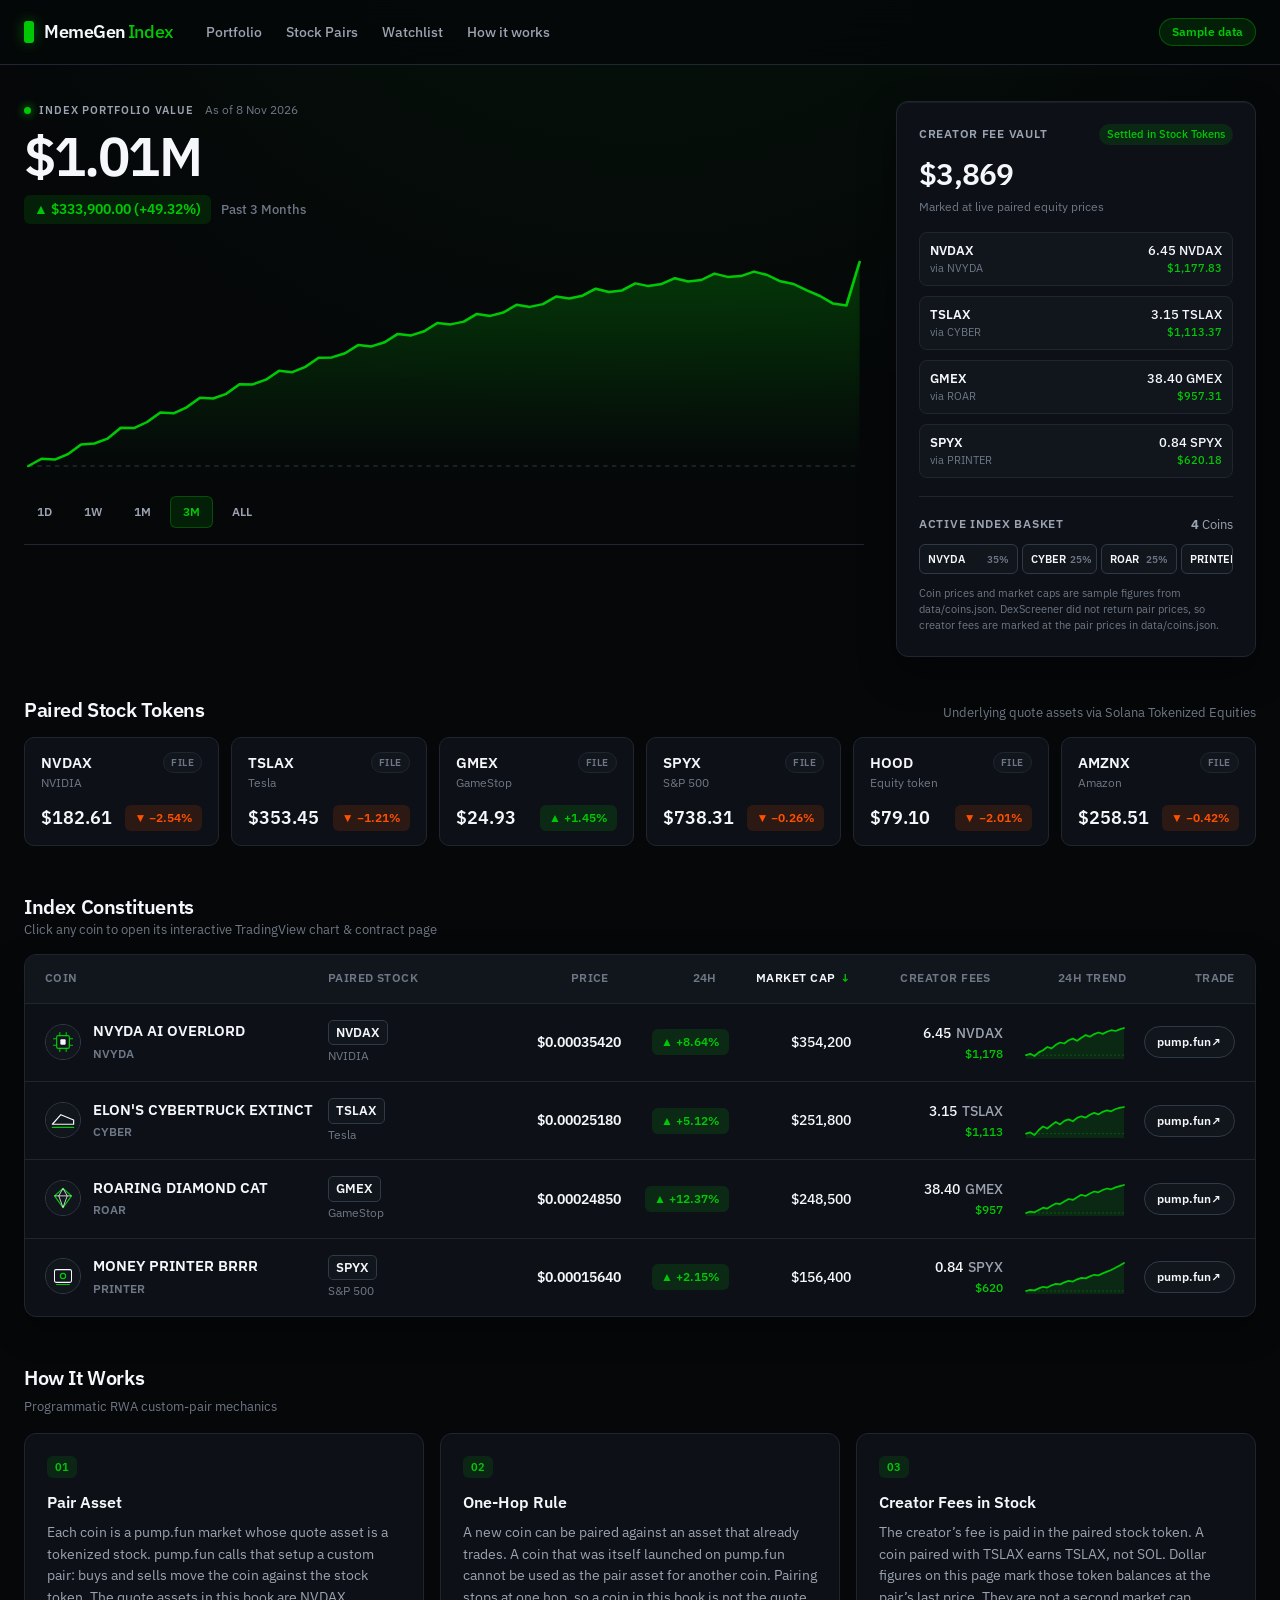
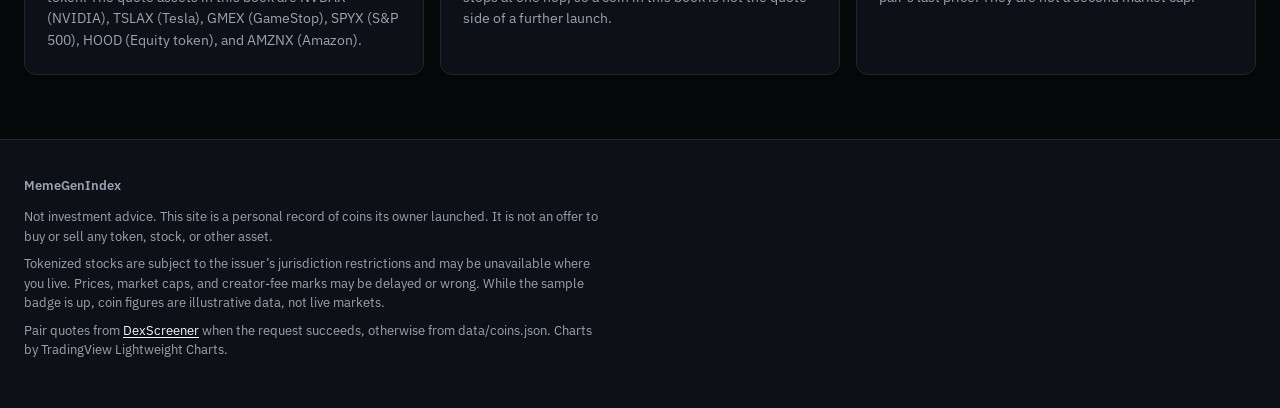
==== commit 45d70a55: "Add cache-busting query params to styles and scripts" ====
--- a/index.html
+++ b/index.html
@@ -4,14 +4,14 @@
   <meta charset="utf-8">
   <meta name="viewport" content="width=device-width, initial-scale=1">
   <meta name="color-scheme" content="dark">
-  <meta name="theme-color" content="#0e0f11">
+  <meta name="theme-color" content="#050709">
   <meta name="description" content="Portfolio of meme coins launched on pump.fun against tokenized stocks. Creator fees are paid in the paired stock token.">
   <title>Portfolio · MemeGenIndex</title>
-  <link rel="icon" href="assets/favicon.svg" type="image/svg+xml">
+  <link rel="icon" href="assets/favicon.svg?v=20261108b" type="image/svg+xml">
   <link rel="preconnect" href="https://fonts.googleapis.com">
   <link rel="preconnect" href="https://fonts.gstatic.com" crossorigin>
-  <link rel="stylesheet" href="https://fonts.googleapis.com/css2?family=IBM+Plex+Sans:wght@400;500;600&display=swap">
-  <link rel="stylesheet" href="assets/styles.css">
+  <link rel="stylesheet" href="https://fonts.googleapis.com/css2?family=IBM+Plex+Sans:wght@400;500;600;700&display=swap">
+  <link rel="stylesheet" href="assets/styles.css?v=20261108b">
 </head>
 <body>
   <a class="skip" href="#content">Skip to content</a>
@@ -22,8 +22,9 @@
         <span class="brand-name">MemeGen<span class="brand-index">Index</span></span>
       </a>
       <nav class="nav" aria-label="Sections">
-        <a href="#overview">Overview</a>
-        <a href="#coins">Coins</a>
+        <a href="#overview">Portfolio</a>
+        <a href="#paired-equities">Stock Pairs</a>
+        <a href="#coins">Watchlist</a>
         <a href="#how">How it works</a>
       </nav>
       <p class="badge" id="sample-badge">Sample data</p>
@@ -41,6 +42,6 @@
       <p class="footer-meta">Pair quotes from <a href="https://dexscreener.com" rel="noopener noreferrer">DexScreener</a> when the request succeeds, otherwise from data/coins.json. Charts by TradingView Lightweight Charts.</p>
     </div>
   </footer>
-  <script type="module" src="assets/app.js"></script>
+  <script type="module" src="assets/app.js?v=20261108b"></script>
 </body>
 </html>
--- a/assets/styles.css
+++ b/assets/styles.css
@@ -1,20 +1,19 @@
-/* Type: 12, 14, 16, 20, 28. Space: 8, 16, 24, 32, 48, 64.
-   Narrow book layout: 1080px, keep in sync with app.js.
-   Header wraps: 760px. Detail columns stack: 880px. */
+/* High-Craft Brokerage Dark UI (MemeGenIndex) */
 
 :root {
-  --bg: #0e0f11;
-  --bg-elev: #1a1c20;
-  --row: #181a1e;
-  --line: #2a2c31;
-  --line-strong: #3c3f46;
-  --text: #f0eee8;
-  --text-dim: #b7b1a6;
-  --text-faint: #9c968c;
-  --accent: #c6a15e;
-  --up: #3e9a68;
-  --down: #d16a5d;
-  --page: 1280px;
+  --bg: #050709;
+  --bg-elev: #0d1117;
+  --bg-card: #11161d;
+  --row: #151b23;
+  --line: #1f2630;
+  --line-strong: #303946;
+  --text: #f5f7fa;
+  --text-dim: #9ba3b0;
+  --text-faint: #6e7785;
+  --accent: #00c805;
+  --up: #00c805;
+  --down: #ff5000;
+  --page: 1320px;
   color-scheme: dark;
   background: var(--bg);
 }
@@ -28,6 +27,7 @@
 html {
   background: var(--bg);
   scrollbar-color: var(--line-strong) transparent;
+  scroll-behavior: smooth;
 }
 
 body {
@@ -36,8 +36,9 @@
   display: flex;
   flex-direction: column;
   background: var(--bg);
-  color: var(--text);
-  font-family: "IBM Plex Sans", "Helvetica Neue", Helvetica, Arial, sans-serif;
+  background-image: radial-gradient(ellipse 80% 45% at 50% -10%, rgba(0, 200, 5, 0.07), transparent 70%);
+  color: var(--text);
+  font-family: "IBM Plex Sans", -apple-system, BlinkMacSystemFont, "Segoe UI", Roboto, sans-serif;
   font-size: 14px;
   line-height: 1.5;
   font-variant-numeric: tabular-nums;
@@ -78,13 +79,13 @@
 }
 
 ::selection {
-  background: #3f3828;
+  background: rgba(0, 200, 5, 0.25);
   color: var(--text);
 }
 
 code {
-  font-family: inherit;
-  font-size: 0.95em;
+  font-family: ui-monospace, SFMono-Regular, Menlo, Monaco, Consolas, monospace;
+  font-size: 0.92em;
   color: var(--text);
 }
 
@@ -92,11 +93,12 @@
   position: absolute;
   left: 16px;
   top: -48px;
-  z-index: 20;
+  z-index: 50;
   background: var(--bg-elev);
   color: var(--text);
   border: 1px solid var(--line-strong);
   padding: 8px 12px;
+  border-radius: 6px;
 }
 
 .skip:focus {
@@ -114,58 +116,58 @@
 }
 
 .page {
-  padding-bottom: 48px;
-}
-
+  padding-bottom: 64px;
+}
+
+/* Sticky Brokerage Top Navbar */
 .site-header {
   position: sticky;
   top: 0;
-  z-index: 10;
-  background: var(--bg);
+  z-index: 30;
+  background: rgba(5, 7, 9, 0.86);
+  backdrop-filter: blur(16px);
+  -webkit-backdrop-filter: blur(16px);
   border-bottom: 1px solid var(--line);
 }
 
-.site-header::before {
-  content: "";
-  display: block;
-  height: 2px;
-  background: var(--accent);
-}
-
 .header-inner {
   display: flex;
   flex-wrap: wrap;
   align-items: center;
-  column-gap: 24px;
-  min-height: 56px;
+  column-gap: 32px;
+  min-height: 64px;
 }
 
 .brand {
   display: inline-flex;
   align-items: center;
-  gap: 8px;
-  min-height: 56px;
+  gap: 10px;
+  min-height: 64px;
   flex: none;
   color: var(--text);
 }
 
 .brand-mark {
-  width: 2px;
-  height: 16px;
+  width: 10px;
+  height: 22px;
   background: var(--accent);
+  border-radius: 3px;
+  box-shadow: 0 0 14px rgba(0, 200, 5, 0.45);
   display: block;
   flex: none;
 }
 
 .brand-name {
-  font-size: 16px;
+  font-size: 18px;
+  font-weight: 600;
+  letter-spacing: -0.025em;
+  line-height: 1.2;
+}
+
+.brand-index {
+  color: var(--accent);
   font-weight: 500;
-  letter-spacing: -0.02em;
-  line-height: 1.2;
-}
-
-.brand-index {
-  font-weight: 400;
+  margin-left: 2px;
 }
 
 .nav {
@@ -177,9 +179,11 @@
 .nav a {
   display: inline-flex;
   align-items: center;
-  min-height: 32px;
+  min-height: 36px;
   font-size: 14px;
-  color: var(--text-dim);
+  font-weight: 500;
+  color: var(--text-dim);
+  transition: color 140ms ease;
 }
 
 .nav a:hover {
@@ -191,96 +195,444 @@
   flex: none;
   font-size: 12px;
   line-height: 16px;
+  font-weight: 600;
+  color: var(--accent);
+  background: color-mix(in oklab, var(--accent), transparent 88%);
+  border: 1px solid color-mix(in oklab, var(--accent), transparent 65%);
+  border-radius: 999px;
+  padding: 5px 12px;
+  white-space: nowrap;
+}
+
+/* Hero Portfolio Section (Split 8-col Chart + 4-col Vault Card) */
+.rh-hero {
+  display: grid;
+  grid-template-columns: minmax(0, 1fr) 360px;
+  gap: 32px;
+  padding-top: 36px;
+  align-items: start;
+}
+
+.rh-hero-main {
+  min-width: 0;
+}
+
+.rh-kicker-row {
+  display: flex;
+  align-items: center;
+  gap: 12px;
+  flex-wrap: wrap;
+  margin-bottom: 8px;
+}
+
+.rh-live-pill {
+  display: inline-flex;
+  align-items: center;
+  gap: 8px;
+  font-size: 11px;
+  font-weight: 600;
+  letter-spacing: 0.08em;
+  text-transform: uppercase;
+  color: var(--text-dim);
+}
+
+.rh-live-dot {
+  width: 7px;
+  height: 7px;
+  border-radius: 50%;
+  background: var(--up);
+  box-shadow: 0 0 10px var(--up);
+  animation: rhPulse 2s ease-in-out infinite;
+}
+
+@keyframes rhPulse {
+  0%, 100% { opacity: 1; transform: scale(1); }
+  50% { opacity: 0.45; transform: scale(0.88); }
+}
+
+.rh-asof {
+  font-size: 12px;
+  color: var(--text-faint);
+}
+
+.rh-hero-price {
+  font-size: clamp(36px, 5vw, 54px);
+  font-weight: 600;
+  letter-spacing: -0.035em;
+  line-height: 1.08;
+  color: var(--text);
+}
+
+.rh-hero-delta {
+  display: flex;
+  align-items: center;
+  gap: 10px;
+  margin-top: 10px;
+  flex-wrap: wrap;
+}
+
+.rh-delta-badge {
+  display: inline-flex;
+  align-items: center;
+  gap: 4px;
+  font-size: 14px;
+  font-weight: 600;
+  padding: 4px 10px;
+  border-radius: 6px;
+}
+
+.rh-delta-badge.chg-up {
+  color: var(--up);
+  background: color-mix(in oklab, var(--up), transparent 87%);
+}
+
+.rh-delta-badge.chg-down {
+  color: var(--down);
+  background: color-mix(in oklab, var(--down), transparent 87%);
+}
+
+.rh-delta-badge.chg-flat {
+  color: var(--text-dim);
+  background: var(--bg-card);
+}
+
+.rh-delta-period {
+  font-size: 13px;
+  color: var(--text-faint);
   font-weight: 500;
-  color: var(--accent);
-  border: 1px solid #5e5136;
-  border-radius: 2px;
-  padding: 4px 8px;
+}
+
+/* Interactive Hero SVG Chart */
+.rh-chart-wrap {
+  position: relative;
+  margin-top: 20px;
+  height: 240px;
+  width: 100%;
+  cursor: crosshair;
+  user-select: none;
+  touch-action: pan-y;
+}
+
+.rh-hero-svg {
+  width: 100%;
+  height: 100%;
+  display: block;
+  overflow: visible;
+}
+
+/* Timeframe Switcher Pills */
+.rh-range-bar {
+  display: flex;
+  align-items: center;
+  gap: 6px;
+  margin-top: 12px;
+  padding-bottom: 16px;
+  border-bottom: 1px solid var(--line);
+}
+
+.rh-range-btn {
+  background: transparent;
+  border: 1px solid transparent;
+  border-radius: 6px;
+  padding: 6px 12px;
+  font-size: 12px;
+  font-weight: 600;
+  color: var(--text-dim);
+  transition: all 140ms ease;
+}
+
+.rh-range-btn:hover {
+  color: var(--text);
+  background: var(--bg-card);
+}
+
+.rh-range-btn.is-active {
+  color: var(--up);
+  background: color-mix(in oklab, var(--up), transparent 88%);
+  border-color: color-mix(in oklab, var(--up), transparent 70%);
+}
+
+/* Right-Hand Brokerage Summary & Creator Vault Card */
+.rh-hero-card {
+  background: var(--bg-elev);
+  border: 1px solid var(--line);
+  border-radius: 12px;
+  padding: 22px;
+  box-shadow: inset 0 1px 0 rgba(255, 255, 255, 0.05), 0 16px 36px rgba(0, 0, 0, 0.4);
+}
+
+.rh-card-header {
+  display: flex;
+  align-items: center;
+  justify-content: space-between;
+  gap: 8px;
+}
+
+.rh-card-label {
+  font-size: 12px;
+  font-weight: 600;
+  text-transform: uppercase;
+  letter-spacing: 0.06em;
+  color: var(--text-dim);
+}
+
+.rh-card-tag {
+  font-size: 11px;
+  font-weight: 500;
+  color: var(--up);
+  background: color-mix(in oklab, var(--up), transparent 88%);
+  padding: 2px 8px;
+  border-radius: 999px;
+}
+
+.rh-card-big {
+  font-size: 30px;
+  font-weight: 600;
+  letter-spacing: -0.025em;
+  margin-top: 6px;
+  color: var(--text);
+}
+
+.rh-card-sub {
+  font-size: 12px;
+  color: var(--text-faint);
+  margin-top: 2px;
+}
+
+.rh-vault-list {
+  margin-top: 16px;
+  display: flex;
+  flex-direction: column;
+  gap: 10px;
+}
+
+.rh-vault-row {
+  display: flex;
+  align-items: center;
+  justify-content: space-between;
+  padding: 8px 10px;
+  background: var(--bg-card);
+  border: 1px solid var(--line);
+  border-radius: 8px;
+}
+
+.rh-vault-left {
+  display: flex;
+  flex-direction: column;
+}
+
+.rh-vault-sym {
+  font-size: 13px;
+  font-weight: 600;
+  color: var(--text);
+}
+
+.rh-vault-Via {
+  font-size: 11px;
+  color: var(--text-faint);
+}
+
+.rh-vault-right {
+  text-align: right;
+  display: flex;
+  flex-direction: column;
+}
+
+.rh-vault-qty {
+  font-size: 13px;
+  font-weight: 500;
+  color: var(--text);
+}
+
+.rh-vault-usd {
+  font-size: 11px;
+  color: var(--up);
+  font-weight: 500;
+}
+
+.rh-card-divider {
+  margin-top: 18px;
+  padding-top: 18px;
+  border-top: 1px solid var(--line);
+}
+
+.rh-card-val {
+  font-size: 13px;
+  color: var(--text-dim);
+}
+
+.rh-alloc-bar {
+  display: flex;
+  gap: 4px;
+  height: 30px;
+  margin-top: 10px;
+}
+
+.rh-alloc-seg {
+  background: var(--bg-card);
+  border: 1px solid var(--line-strong);
+  border-radius: 6px;
+  display: flex;
+  align-items: center;
+  justify-content: space-between;
+  padding: 0 8px;
+  font-size: 11px;
+  font-weight: 600;
+  color: var(--text);
+  overflow: clip;
+  min-width: 0;
+  transition: all 140ms ease;
+}
+
+.rh-alloc-seg:hover {
+  border-color: var(--up);
+  background: color-mix(in oklab, var(--up), transparent 85%);
+  color: var(--up);
+}
+
+.rh-alloc-pct {
+  color: var(--text-faint);
+  font-size: 10px;
+  margin-left: 4px;
+}
+
+.rh-status-note {
+  margin-top: 12px;
+  font-size: 11px;
+  line-height: 1.45;
+  color: var(--text-faint);
+}
+
+/* Paired Stock Tokens Strip */
+.rh-tickers-section {
+  margin-top: 40px;
+}
+
+.rh-section-sub {
+  font-size: 13px;
+  color: var(--text-faint);
+}
+
+.rh-ticker-strip {
+  display: grid;
+  grid-template-columns: repeat(auto-fit, minmax(185px, 1fr));
+  gap: 12px;
+  margin-top: 14px;
+}
+
+.rh-pair-card {
+  background: var(--bg-elev);
+  border: 1px solid var(--line);
+  border-radius: 10px;
+  padding: 14px 16px;
+  display: flex;
+  flex-direction: column;
+  justify-content: space-between;
+  gap: 12px;
+  transition: border-color 140ms ease, transform 140ms ease;
+}
+
+.rh-pair-card:hover {
+  border-color: var(--line-strong);
+  transform: translateY(-1px);
+}
+
+.rh-pair-top {
+  display: flex;
+  align-items: flex-start;
+  justify-content: space-between;
+  gap: 8px;
+}
+
+.rh-pair-symbol {
+  display: block;
+  font-size: 15px;
+  font-weight: 600;
+  color: var(--text);
+}
+
+.rh-pair-name {
+  display: block;
+  font-size: 12px;
+  color: var(--text-faint);
+}
+
+.rh-pair-status {
+  font-size: 10px;
+  font-weight: 600;
+  text-transform: uppercase;
+  letter-spacing: 0.05em;
+  padding: 2px 7px;
+  border-radius: 999px;
+  color: var(--text-faint);
+  background: var(--bg-card);
+  border: 1px solid var(--line);
+}
+
+.rh-pair-status.is-live {
+  color: var(--up);
+  border-color: color-mix(in oklab, var(--up), transparent 70%);
+  background: color-mix(in oklab, var(--up), transparent 90%);
+}
+
+.rh-pair-bottom {
+  display: flex;
+  align-items: center;
+  justify-content: space-between;
+  gap: 8px;
+}
+
+.rh-pair-price {
+  font-size: 18px;
+  font-weight: 600;
+  color: var(--text);
+}
+
+/* Robinhood-Style Percentage Pill */
+.rh-pill {
+  display: inline-flex;
+  align-items: center;
+  justify-content: center;
+  padding: 4px 9px;
+  border-radius: 6px;
+  font-size: 12px;
+  font-weight: 600;
   white-space: nowrap;
 }
 
-.intro {
-  padding-top: 32px;
-}
-
-.kicker {
-  font-size: 12px;
-  font-weight: 500;
-  color: var(--text-faint);
-  line-height: 1.4;
-  margin-bottom: 8px;
-}
-
-h1 {
-  font-size: 28px;
-  font-weight: 500;
-  letter-spacing: -0.02em;
-  line-height: 1.2;
-}
-
-.lede {
-  margin-top: 8px;
-  max-width: 58ch;
-  color: var(--text-dim);
-}
-
-.metrics {
-  display: grid;
-  grid-template-columns: repeat(3, minmax(0, 1fr));
-  margin-top: 32px;
-  border-top: 1px solid var(--line);
-  border-bottom: 1px solid var(--line);
-}
-
-.metric {
-  min-width: 0;
-  padding: 16px 24px 16px 0;
-}
-
-.metric + .metric {
-  padding-left: 24px;
-  border-left: 1px solid var(--line);
-}
-
-.metric .label {
-  font-size: 12px;
-  font-weight: 500;
-  color: var(--text-faint);
-  line-height: 1.4;
-}
-
-.metric .value {
-  margin-top: 8px;
-  font-size: 28px;
-  font-weight: 500;
-  letter-spacing: -0.02em;
-  line-height: 1.2;
-}
-
-.status {
-  margin-top: 8px;
-  max-width: 72ch;
-  font-size: 12px;
-  line-height: 1.5;
-  color: var(--text-faint);
-}
-
+.rh-pill.chg-up {
+  color: var(--up);
+  background: color-mix(in oklab, var(--up), transparent 87%);
+}
+
+.rh-pill.chg-down {
+  color: var(--down);
+  background: color-mix(in oklab, var(--down), transparent 87%);
+}
+
+.rh-pill.chg-flat {
+  color: var(--text-dim);
+  background: var(--bg-card);
+}
+
+/* Main Constituents Book Section */
 .block {
   margin-top: 48px;
 }
 
 .section-head {
   display: flex;
-  align-items: center;
+  align-items: flex-end;
   justify-content: space-between;
   gap: 16px;
-  margin-bottom: 8px;
+  margin-bottom: 14px;
+  flex-wrap: wrap;
 }
 
 h2 {
   font-size: 20px;
-  font-weight: 500;
-  letter-spacing: -0.015em;
+  font-weight: 600;
+  letter-spacing: -0.02em;
   line-height: 1.3;
 }
 
@@ -295,34 +647,39 @@
 
 .sort-label select {
   appearance: none;
-  background-color: var(--bg);
-  background-image: url("data:image/svg+xml,%3Csvg xmlns='http://www.w3.org/2000/svg' width='12' height='12' viewBox='0 0 12 12'%3E%3Cpath d='M2.5 4.5 6 8l3.5-3.5' fill='none' stroke='%239c968c' stroke-width='1.25' stroke-linecap='round' stroke-linejoin='round'/%3E%3C/svg%3E");
+  background-color: var(--bg-elev);
+  background-image: url("data:image/svg+xml,%3Csvg xmlns='http://www.w3.org/2000/svg' width='12' height='12' viewBox='0 0 12 12'%3E%3Cpath d='M2.5 4.5 6 8l3.5-3.5' fill='none' stroke='%239ba3b0' stroke-width='1.25' stroke-linecap='round' stroke-linejoin='round'/%3E%3C/svg%3E");
   background-repeat: no-repeat;
-  background-position: right 8px center;
+  background-position: right 10px center;
   border: 1px solid var(--line-strong);
-  border-radius: 2px;
-  min-height: 32px;
-  padding: 4px 28px 4px 8px;
-  font-size: 14px;
-}
-
-.sort-label select:hover {
-  border-color: var(--text-faint);
+  border-radius: 8px;
+  min-height: 36px;
+  padding: 4px 30px 4px 12px;
+  font-size: 13px;
+}
+
+.book {
+  background: var(--bg-elev);
+  border: 1px solid var(--line);
+  border-radius: 12px;
+  overflow: hidden;
+  box-shadow: 0 12px 32px rgba(0, 0, 0, 0.35);
 }
 
 .book-head,
 .book-row {
   display: grid;
-  grid-template-columns: minmax(176px, 1.7fr) minmax(116px, 1.15fr) 116px 80px 100px 136px 96px 76px;
+  grid-template-columns: minmax(200px, 1.8fr) minmax(116px, 1.1fr) 116px 96px 110px 140px 112px 96px;
   column-gap: 12px;
   align-items: center;
-  padding-left: 8px;
-  padding-right: 8px;
+  padding-left: 20px;
+  padding-right: 20px;
 }
 
 .book-head {
-  padding-top: 0;
-  padding-bottom: 0;
+  background: var(--bg-card);
+  padding-top: 6px;
+  padding-bottom: 6px;
   border-bottom: 1px solid var(--line);
 }
 
@@ -331,21 +688,20 @@
   display: inline-flex;
   align-items: center;
   gap: 4px;
-  min-height: 32px;
+  min-height: 36px;
   padding: 0;
   border: 0;
   background: none;
   font-size: 12px;
-  font-weight: 500;
+  font-weight: 600;
   color: var(--text-faint);
   line-height: 1.4;
   text-align: left;
-}
-
-.book-head button:hover {
-  color: var(--text);
-}
-
+  text-transform: uppercase;
+  letter-spacing: 0.04em;
+}
+
+.book-head button:hover,
 .book-head [aria-sort="ascending"] button,
 .book-head [aria-sort="descending"] button {
   color: var(--text);
@@ -360,14 +716,18 @@
 .sort-ind {
   display: inline-block;
   min-width: 8px;
-  color: var(--text-dim);
+  color: var(--up);
 }
 
 .book-row {
   padding-top: 16px;
   padding-bottom: 16px;
   border-bottom: 1px solid var(--line);
-  transition: background-color 120ms linear;
+  transition: background-color 140ms ease;
+}
+
+.book-row:last-child {
+  border-bottom: 0;
 }
 
 .book-row:hover {
@@ -378,8 +738,8 @@
   display: inline-flex;
   flex-direction: row;
   align-items: center;
-  gap: 8px;
-  min-height: 32px;
+  gap: 12px;
+  min-height: 36px;
   max-width: 100%;
   color: inherit;
 }
@@ -394,11 +754,11 @@
 
 .mark {
   flex: none;
-  width: 28px;
-  height: 28px;
+  width: 36px;
+  height: 36px;
   border-radius: 50%;
-  border: 1px solid var(--line);
-  background: var(--bg-elev);
+  border: 1px solid var(--line-strong);
+  background: var(--bg-card);
   display: grid;
   place-items: center;
   overflow: hidden;
@@ -422,7 +782,7 @@
 
 .monogram {
   font-size: 12px;
-  font-weight: 500;
+  font-weight: 600;
   letter-spacing: 0.04em;
   line-height: 1;
   color: var(--text);
@@ -438,22 +798,13 @@
   height: 56px;
 }
 
-.mark-lg img {
-  width: 100%;
-  height: 100%;
-}
-
 .mark-lg .monogram {
   font-size: 16px;
 }
 
-.mark-lg .monogram[data-len="3"] {
-  font-size: 14px;
-  letter-spacing: 0;
-}
-
 .coin-name {
-  font-weight: 500;
+  font-weight: 600;
+  font-size: 15px;
   max-width: 100%;
   overflow: hidden;
   text-overflow: ellipsis;
@@ -461,12 +812,15 @@
 }
 
 .coin-link:hover .coin-name {
-  text-decoration: underline;
-  text-underline-offset: 3px;
-  text-decoration-color: var(--accent);
-}
-
-.coin-sub,
+  color: var(--up);
+}
+
+.coin-sub {
+  font-size: 12px;
+  font-weight: 600;
+  color: var(--text-faint);
+}
+
 .pair-sub,
 .fee-usd,
 .live-tag {
@@ -476,13 +830,19 @@
 }
 
 .pair-sym {
-  display: block;
-  font-weight: 500;
+  display: inline-block;
+  font-weight: 600;
+  font-size: 13px;
+  color: var(--text);
+  background: var(--bg-card);
+  border: 1px solid var(--line-strong);
+  padding: 2px 7px;
+  border-radius: 5px;
 }
 
 .pair-sub {
   display: block;
-  margin-top: 2px;
+  margin-top: 3px;
 }
 
 .cell-price,
@@ -501,41 +861,38 @@
 }
 
 .cell-price {
+  font-weight: 600;
+  font-size: 14px;
+}
+
+.cell-mcap {
   font-weight: 500;
 }
 
-.cell-chg {
+.fee-token {
+  display: flex;
+  justify-content: flex-end;
+  gap: 5px;
   font-weight: 500;
-}
-
-.fee-token {
-  display: grid;
-  grid-template-columns: 5.5ch 5.5ch;
-  column-gap: 8px;
-  justify-content: end;
-  width: 100%;
-}
-
-.fee-qty {
-  text-align: right;
 }
 
 .fee-usd {
   display: block;
   margin-top: 2px;
   text-align: right;
+  color: var(--up);
+  font-weight: 500;
 }
 
 .fee-sym {
   color: var(--text-dim);
-  font-weight: 400;
-  text-align: left;
 }
 
 .live-tag {
   display: block;
   margin-top: 2px;
-  font-weight: 400;
+  color: var(--up);
+  font-weight: 600;
 }
 
 .cell-spark {
@@ -545,30 +902,21 @@
 
 .spark {
   display: block;
-  width: 88px;
-  height: 28px;
-}
-
-.spark-up {
-  color: var(--up);
-}
-
-.spark-down {
-  color: var(--down);
-}
-
-.spark-flat {
-  color: var(--text-faint);
-}
-
+  width: 104px;
+  height: 34px;
+}
+
+.spark-up,
 .chg-up {
   color: var(--up);
 }
 
+.spark-down,
 .chg-down {
   color: var(--down);
 }
 
+.spark-flat,
 .chg-flat {
   color: var(--text-dim);
 }
@@ -577,66 +925,98 @@
   display: none;
 }
 
-a.market,
+.rh-trade-btn {
+  display: inline-flex;
+  align-items: center;
+  justify-content: center;
+  padding: 6px 12px;
+  border-radius: 999px;
+  font-size: 12px;
+  font-weight: 600;
+  color: var(--text);
+  background: var(--bg-card);
+  border: 1px solid var(--line-strong);
+  transition: all 140ms ease;
+}
+
+.rh-trade-btn:hover {
+  background: var(--up);
+  border-color: var(--up);
+  color: #000000;
+}
+
 .link {
-  color: var(--text);
+  color: var(--up);
+  font-weight: 500;
+}
+
+.link:hover {
   text-decoration: underline;
-  text-underline-offset: 3px;
-  text-decoration-color: var(--line-strong);
-  text-decoration-thickness: 1px;
-}
-
-a.market:hover,
-.link:hover {
-  text-decoration-color: var(--accent);
 }
 
 .muted {
   color: var(--text-faint);
 }
 
-.notes {
+/* How It Works 3-Card Bento */
+.rh-notes-grid {
   display: grid;
-  grid-template-columns: 220px minmax(0, 1fr);
-  column-gap: 32px;
-  align-items: start;
-}
-
-.note + .note {
-  margin-top: 24px;
-  padding-top: 24px;
-  border-top: 1px solid var(--line);
-}
-
-.note h3 {
-  font-size: 14px;
-  font-weight: 500;
-  line-height: 1.4;
+  grid-template-columns: repeat(3, minmax(0, 1fr));
+  gap: 16px;
+  margin-top: 16px;
+}
+
+.rh-note-card {
+  background: var(--bg-elev);
+  border: 1px solid var(--line);
+  border-radius: 12px;
+  padding: 22px;
+}
+
+.rh-note-idx {
+  display: inline-block;
+  font-size: 11px;
+  font-weight: 600;
+  color: var(--up);
+  background: color-mix(in oklab, var(--up), transparent 88%);
+  padding: 3px 8px;
+  border-radius: 6px;
+  margin-bottom: 12px;
+}
+
+.rh-note-card h3 {
+  font-size: 16px;
+  font-weight: 600;
   margin-bottom: 8px;
 }
 
-.note p {
-  max-width: 62ch;
-  color: var(--text-dim);
-}
-
+.rh-note-card p {
+  color: var(--text-dim);
+  font-size: 13.5px;
+  line-height: 1.6;
+}
+
+/* Footer */
 .site-footer {
   border-top: 1px solid var(--line);
+  background: var(--bg-elev);
 }
 
 .footer-inner {
-  padding-top: 32px;
+  padding-top: 36px;
   padding-bottom: 48px;
 }
 
 .footer-name {
-  font-weight: 500;
-  margin-bottom: 16px;
+  font-weight: 600;
+  font-size: 15px;
+  margin-bottom: 12px;
 }
 
 .footer-inner p {
-  max-width: 68ch;
-  color: var(--text-dim);
+  max-width: 72ch;
+  color: var(--text-dim);
+  font-size: 13px;
 }
 
 .footer-inner p + p {
@@ -650,16 +1030,12 @@
 }
 
 .footer-inner a {
-  color: var(--text-dim);
+  color: var(--text);
   text-decoration: underline;
   text-underline-offset: 2px;
-  text-decoration-color: var(--line-strong);
-}
-
-.footer-inner a:hover {
-  color: var(--text);
-}
-
+}
+
+/* Detail Page (coin.html) */
 .state {
   padding: 32px 0 48px;
   max-width: 52ch;
@@ -671,11 +1047,8 @@
   margin-bottom: 8px;
 }
 
-.state p + p {
-  margin-top: 8px;
-}
-
 .back {
+  padding-top: 24px;
   margin-bottom: 16px;
 }
 
@@ -683,15 +1056,16 @@
   display: inline-flex;
   align-items: center;
   min-height: 32px;
+  font-weight: 500;
   color: var(--text-dim);
 }
 
 .back a:hover {
-  color: var(--text);
+  color: var(--up);
 }
 
 .title-block {
-  margin-top: 16px;
+  margin-bottom: 16px;
 }
 
 .title-row {
@@ -701,52 +1075,50 @@
   min-width: 0;
 }
 
-.title-copy {
-  min-width: 0;
+.title-copy h1 {
+  font-size: clamp(24px, 3.5vw, 34px);
+  font-weight: 600;
+  letter-spacing: -0.025em;
+}
+
+.rh-pair-tag {
+  font-size: 11px;
+  font-weight: 600;
+  color: var(--up);
+  background: color-mix(in oklab, var(--up), transparent 88%);
+  padding: 3px 8px;
+  border-radius: 6px;
 }
 
 .sub {
-  margin-top: 8px;
+  margin-top: 4px;
   color: var(--text-dim);
 }
 
 .quote {
-  display: flex;
-  align-items: flex-end;
-  justify-content: space-between;
-  gap: 24px;
-  margin-top: 24px;
-  padding-bottom: 24px;
+  margin-top: 16px;
+  padding-bottom: 20px;
   border-bottom: 1px solid var(--line);
 }
 
 .quote .px {
-  font-size: 28px;
-  font-weight: 500;
-  letter-spacing: -0.02em;
-  line-height: 1.2;
-}
-
-.quote .chg {
-  font-size: 20px;
-  font-weight: 500;
-  line-height: 1.2;
-  text-align: right;
+  font-size: clamp(32px, 4.5vw, 44px);
+  font-weight: 600;
+  letter-spacing: -0.03em;
+  line-height: 1.1;
 }
 
 .meta {
   margin-top: 8px;
   font-size: 12px;
-  line-height: 1.4;
   color: var(--text-faint);
 }
 
 .detail-grid {
   display: grid;
-  grid-template-columns: minmax(0, 1fr) 300px;
+  grid-template-columns: minmax(0, 1fr) 360px;
   gap: 32px;
   align-items: start;
-  margin-top: 24px;
 }
 
 .chart-col,
@@ -758,18 +1130,22 @@
   display: flex;
   justify-content: space-between;
   gap: 16px;
-  margin-bottom: 8px;
-  font-size: 12px;
-  font-weight: 500;
-  color: var(--text-faint);
-  line-height: 1.4;
+  margin-top: 20px;
+  margin-bottom: 10px;
+  font-size: 12px;
+  font-weight: 600;
+  text-transform: uppercase;
+  letter-spacing: 0.05em;
+  color: var(--text-faint);
 }
 
 .chart-frame {
-  height: 384px;
+  height: 400px;
   border: 1px solid var(--line);
-  background: var(--bg);
+  border-radius: 12px;
+  background: var(--bg-elev);
   position: relative;
+  overflow: hidden;
   touch-action: pan-y;
 }
 
@@ -780,123 +1156,168 @@
 }
 
 .caption {
-  margin-top: 8px;
-  max-width: 62ch;
-  font-size: 12px;
-  line-height: 1.5;
+  margin-top: 10px;
+  font-size: 12px;
   color: var(--text-faint);
 }
 
 .facts {
-  padding-left: 24px;
-  border-left: 1px solid var(--line);
+  display: flex;
+  flex-direction: column;
+  gap: 16px;
+}
+
+.rh-order-card,
+.rh-fact-box {
+  background: var(--bg-elev);
+  border: 1px solid var(--line);
+  border-radius: 12px;
+  padding: 20px;
+}
+
+.rh-order-top {
+  display: flex;
+  justify-content: space-between;
+  align-items: center;
+  margin-bottom: 14px;
+}
+
+.rh-order-title {
+  font-size: 16px;
+  font-weight: 600;
+}
+
+.rh-order-pair {
+  font-size: 12px;
+  font-weight: 600;
+  color: var(--text-dim);
+  background: var(--bg-card);
+  padding: 3px 8px;
+  border-radius: 6px;
+}
+
+.rh-cta-primary {
+  display: flex;
+  align-items: center;
+  justify-content: center;
+  width: 100%;
+  min-height: 44px;
+  background: var(--up);
+  color: #000000;
+  font-weight: 600;
+  font-size: 14px;
+  border-radius: 999px;
+  transition: transform 120ms ease, filter 120ms ease;
+}
+
+.rh-cta-primary:hover {
+  filter: brightness(1.08);
+  transform: translateY(-1px);
+}
+
+.rh-order-stats {
+  margin-top: 18px;
+  padding-top: 14px;
+  border-top: 1px solid var(--line);
+  display: flex;
+  flex-direction: column;
+  gap: 10px;
+}
+
+.rh-stat-row {
+  display: flex;
+  justify-content: space-between;
+  font-size: 13px;
+}
+
+.rh-stat-row span {
+  color: var(--text-dim);
 }
 
 .fact h2 {
   font-size: 12px;
-  font-weight: 500;
-  letter-spacing: 0;
-  line-height: 1.4;
-  color: var(--text-faint);
-  margin-bottom: 8px;
-}
-
-.fact .value {
-  font-size: 20px;
-  font-weight: 500;
-  letter-spacing: -0.02em;
-  line-height: 1.2;
-}
-
-.fact .subvalue {
-  margin-top: 4px;
-  font-size: 14px;
-  color: var(--text-dim);
-}
-
-.fact + .fact {
-  margin-top: 0;
-  padding-top: 16px;
-  border-top: 1px solid var(--line);
+  font-weight: 600;
+  text-transform: uppercase;
+  letter-spacing: 0.06em;
+  color: var(--text-faint);
+  margin-bottom: 10px;
+}
+
+.rh-pair-quote-row {
+  display: flex;
+  justify-content: space-between;
+  align-items: flex-start;
+  gap: 12px;
 }
 
 .pair-line {
-  font-weight: 500;
-}
-
-.pair-name {
-  margin-top: 2px;
-  color: var(--text-dim);
-}
-
+  font-size: 18px;
+  font-weight: 600;
+}
+
+.pair-name,
 .kind {
-  margin-top: 2px;
-  font-size: 12px;
-  color: var(--text-faint);
-}
-
-.pair-last {
-  display: flex;
-  align-items: baseline;
-  gap: 12px;
-  margin-top: 8px;
-}
-
-.pair-last .px {
-  font-size: 20px;
-  font-weight: 500;
-  letter-spacing: -0.02em;
-  line-height: 1.2;
-}
-
-.pair-last .chg {
-  font-weight: 500;
+  font-size: 12px;
+  color: var(--text-dim);
+}
+
+.rh-pair-quote-row .px {
+  font-size: 18px;
+  font-weight: 600;
 }
 
 .mint-label {
-  margin-top: 8px;
-  margin-bottom: 8px;
-  font-size: 12px;
-  font-weight: 500;
+  margin-top: 14px;
+  margin-bottom: 4px;
+  font-size: 11px;
+  font-weight: 600;
+  text-transform: uppercase;
   color: var(--text-faint);
 }
 
 .restrict {
-  margin-top: 8px;
-  font-size: 12px;
-  line-height: 1.5;
+  margin-top: 10px;
+  font-size: 11px;
   color: var(--text-faint);
 }
 
 .addr-row {
   display: flex;
-  align-items: flex-start;
+  align-items: center;
   justify-content: space-between;
-  gap: 12px;
+  gap: 10px;
+  background: var(--bg-card);
+  border: 1px solid var(--line);
+  border-radius: 8px;
+  padding: 8px 10px;
 }
 
 .addr {
-  font-size: 12px;
-  line-height: 1.45;
-  overflow-wrap: anywhere;
+  margin: 0;
+  min-width: 0;
+  font-family: ui-monospace, SFMono-Regular, Menlo, monospace;
+  font-size: 12px;
+  color: var(--text-dim);
+  overflow: hidden;
+  text-overflow: ellipsis;
+  white-space: nowrap;
 }
 
 .copy {
   flex: none;
-  min-width: 72px;
-  height: 32px;
-  padding: 0 8px;
+  min-height: 28px;
+  padding: 4px 10px;
   border: 1px solid var(--line-strong);
-  border-radius: 2px;
-  background: transparent;
-  font-size: 12px;
-  font-weight: 500;
-  text-align: center;
+  border-radius: 6px;
+  background: var(--bg-elev);
+  color: var(--text);
+  font-size: 12px;
+  font-weight: 600;
 }
 
 .copy:hover {
-  border-color: var(--text-dim);
-  background: var(--bg-elev);
+  border-color: var(--up);
+  color: var(--up);
 }
 
 .vh {
@@ -911,20 +1332,19 @@
   border: 0;
 }
 
-.cell-spark,
-.addr-row {
-  position: relative;
-}
-
-#overview,
-#coins,
-#how {
-  scroll-margin-top: 72px;
-}
-
+/* Responsive Breakpoints */
 @media (max-width: 1080px) {
+  .rh-hero,
+  .detail-grid {
+    grid-template-columns: 1fr;
+  }
+
+  .rh-notes-grid {
+    grid-template-columns: 1fr;
+  }
+
   .sort-label {
-    display: flex;
+    display: inline-flex;
   }
 
   .book-head {
@@ -934,150 +1354,49 @@
   .book-row {
     grid-template-columns: minmax(0, 1fr) auto;
     grid-template-areas:
-      "coin chg"
-      "pair pair"
-      "price spark"
+      "coin price"
+      "pair chg"
       "mcap fees"
-      "market market";
-    row-gap: 8px;
-    align-items: center;
+      "spark market";
+    row-gap: 10px;
+    padding: 16px;
   }
 
-  .book-row:first-child {
-    border-top: 1px solid var(--line);
-  }
-
   .cell-coin { grid-area: coin; }
-  .cell-chg { grid-area: chg; align-self: start; text-align: right; }
+  .cell-price { grid-area: price; }
   .cell-pair { grid-area: pair; }
-  .cell-spark { grid-area: spark; }
-  .cell-price { grid-area: price; text-align: left; font-size: 16px; }
+  .cell-chg { grid-area: chg; }
   .cell-mcap { grid-area: mcap; text-align: left; }
-  .cell-fees { grid-area: fees; text-align: right; }
-  .cell-market { grid-area: market; text-align: left; }
-
-  .pair-sym,
-  .pair-sub {
-    display: inline;
-    margin-top: 0;
-    font-weight: 400;
-    color: var(--text-dim);
-  }
-
-  .pair-sub::before {
-    content: " · ";
-  }
+  .cell-fees { grid-area: fees; }
+  .cell-spark { grid-area: spark; justify-content: flex-start; }
+  .cell-market { grid-area: market; }
 
   .narrow-label {
     display: block;
+    font-size: 11px;
+    color: var(--text-faint);
     margin-bottom: 2px;
-    font-size: 12px;
-    font-weight: 500;
-    color: var(--text-faint);
-    text-align: left;
-  }
-
-  .cell-fees .narrow-label {
-    text-align: right;
   }
 
   .narrow-label.inline {
     display: inline;
-    margin: 0 8px 0 0;
+    margin-right: 6px;
   }
-
-  .fee-token,
-  .fee-usd {
-    text-align: right;
-  }
-}
-
-@media (max-width: 880px) {
-  .detail-grid {
-    grid-template-columns: 1fr;
-    gap: 24px;
-  }
-
-  .chart-frame {
-    height: 300px;
-  }
-
-  .facts {
-    padding-left: 0;
-    border-left: 0;
-    border-top: 1px solid var(--line);
-    padding-top: 24px;
-  }
 }
 
 @media (max-width: 760px) {
-  .header-inner {
-    min-height: 0;
-    padding: 4px 0 8px;
-  }
-
-  .brand {
-    order: 1;
-    min-height: 40px;
-  }
-
-  .badge {
-    order: 2;
-  }
-
-  .nav {
-    order: 3;
-    flex: 1 0 100%;
-    min-height: 40px;
-    gap: 16px;
-  }
-}
-
-@media (max-width: 720px) {
-  .notes {
-    grid-template-columns: 1fr;
-    row-gap: 16px;
-  }
-}
-
-@media (max-width: 640px) {
   .wrap {
     width: calc(100% - 32px);
   }
-
-  .metrics {
-    grid-template-columns: 1fr;
+}
+
+@media (forced-colors: active) {
+  .rh-hero-card,
+  .rh-pair-card,
+  .book,
+  .rh-note-card,
+  .rh-order-card,
+  .rh-fact-box {
+    border: 1px solid CanvasText;
   }
-
-  .metric {
-    display: flex;
-    justify-content: space-between;
-    align-items: baseline;
-    gap: 16px;
-    padding: 16px 0;
-  }
-
-  .metric + .metric {
-    padding-left: 0;
-    border-left: 0;
-    border-top: 1px solid var(--line);
-  }
-
-  .metric .value {
-    margin-top: 0;
-    font-size: 20px;
-    text-align: right;
-  }
-
-  .quote .px {
-    font-size: 28px;
-  }
-}
-
-@media (prefers-reduced-motion: reduce) {
-  *,
-  *::before,
-  *::after {
-    transition: none !important;
-  }
-}
+}
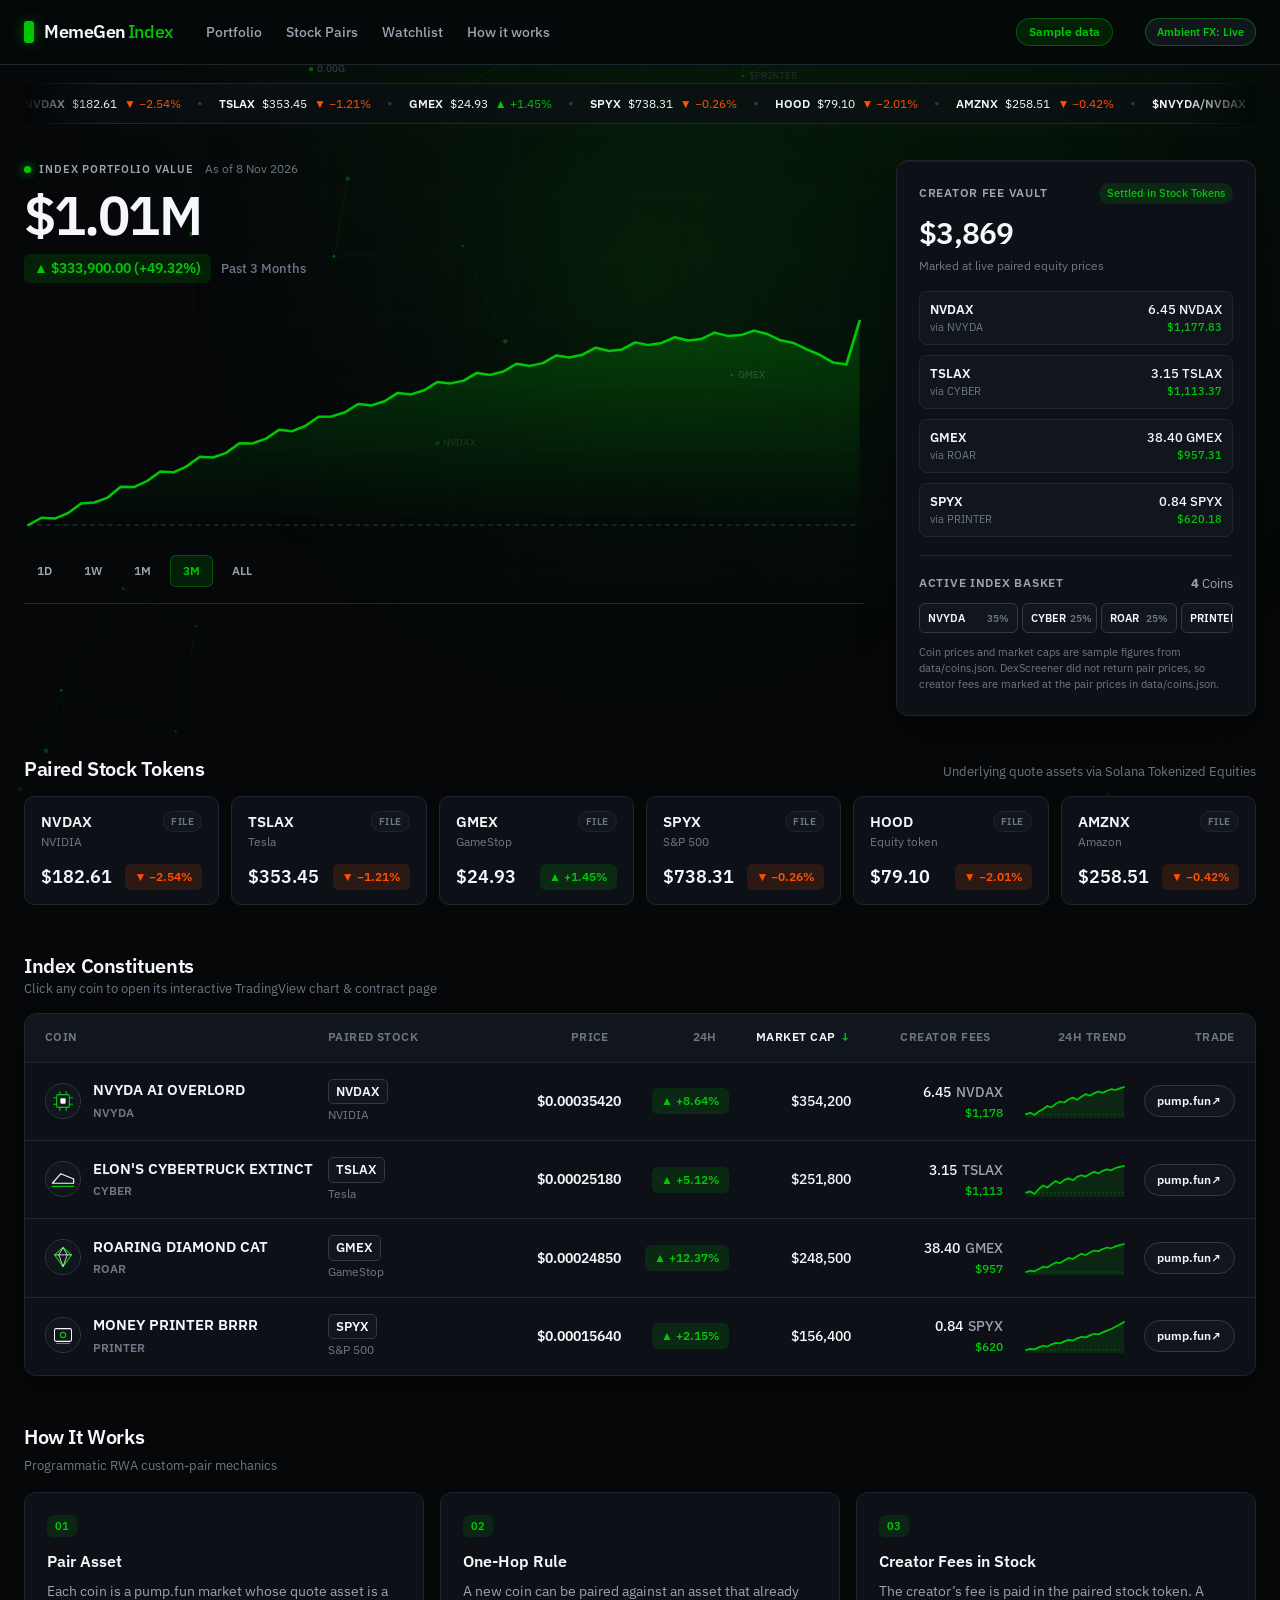
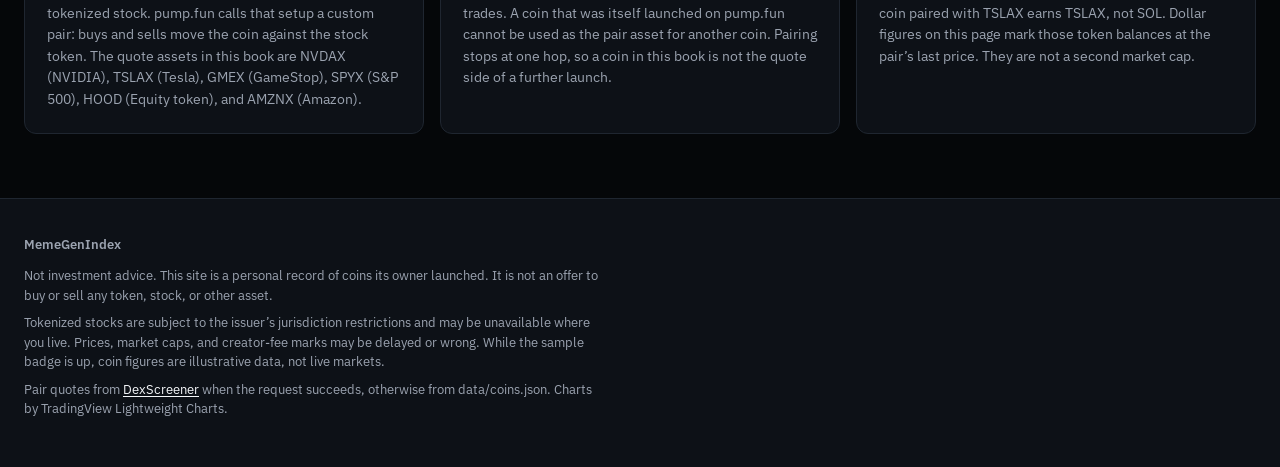
==== commit 03b8a9c7: "Add interactive Zero-G constellation canvas, aurora spotlight, live ticker tape, and card specular g" ====
--- a/index.html
+++ b/index.html
@@ -7,11 +7,11 @@
   <meta name="theme-color" content="#050709">
   <meta name="description" content="Portfolio of meme coins launched on pump.fun against tokenized stocks. Creator fees are paid in the paired stock token.">
   <title>Portfolio · MemeGenIndex</title>
-  <link rel="icon" href="assets/favicon.svg?v=20261108b" type="image/svg+xml">
+  <link rel="icon" href="assets/favicon.svg?v=20261108c" type="image/svg+xml">
   <link rel="preconnect" href="https://fonts.googleapis.com">
   <link rel="preconnect" href="https://fonts.gstatic.com" crossorigin>
   <link rel="stylesheet" href="https://fonts.googleapis.com/css2?family=IBM+Plex+Sans:wght@400;500;600;700&display=swap">
-  <link rel="stylesheet" href="assets/styles.css?v=20261108b">
+  <link rel="stylesheet" href="assets/styles.css?v=20261108c">
 </head>
 <body>
   <a class="skip" href="#content">Skip to content</a>
@@ -42,6 +42,6 @@
       <p class="footer-meta">Pair quotes from <a href="https://dexscreener.com" rel="noopener noreferrer">DexScreener</a> when the request succeeds, otherwise from data/coins.json. Charts by TradingView Lightweight Charts.</p>
     </div>
   </footer>
-  <script type="module" src="assets/app.js?v=20261108b"></script>
+  <script type="module" src="assets/app.js?v=20261108c"></script>
 </body>
 </html>
--- a/assets/styles.css
+++ b/assets/styles.css
@@ -108,6 +108,118 @@
 .wrap {
   width: min(var(--page), calc(100% - 48px));
   margin-inline: auto;
+  position: relative;
+  z-index: 1;
+}
+
+/* Fixed Interactive Zero-G Constellation & Aurora Canvas */
+.rh-ambient-canvas {
+  position: fixed;
+  inset: 0;
+  width: 100%;
+  height: 100%;
+  pointer-events: none;
+  z-index: 0;
+  mask-image: linear-gradient(to bottom, #000 72%, transparent 100%);
+  -webkit-mask-image: linear-gradient(to bottom, #000 72%, transparent 100%);
+}
+
+/* Ambient FX Toggle Pill in Header */
+.rh-fx-toggle {
+  font-size: 11px;
+  font-weight: 600;
+  color: var(--text-dim);
+  background: var(--bg-card);
+  border: 1px solid var(--line-strong);
+  border-radius: 999px;
+  padding: 5px 11px;
+  white-space: nowrap;
+  transition: border-color 140ms ease, color 140ms ease;
+}
+
+.rh-fx-toggle[aria-pressed="true"] {
+  color: var(--up);
+  border-color: color-mix(in oklab, var(--up), transparent 60%);
+}
+
+.rh-fx-toggle:hover {
+  border-color: var(--text);
+  color: var(--text);
+}
+
+/* Infinite Live Market Ticker Tape with Edge Mask Fade */
+.rh-tape-wrap {
+  margin-top: 18px;
+  padding: 9px 0;
+  border-top: 1px solid var(--line);
+  border-bottom: 1px solid var(--line);
+  background: rgba(13, 17, 23, 0.68);
+  backdrop-filter: blur(8px);
+  overflow: clip;
+  mask-image: linear-gradient(to right, transparent 0%, #000 6%, #000 94%, transparent 100%);
+  -webkit-mask-image: linear-gradient(to right, transparent 0%, #000 6%, #000 94%, transparent 100%);
+}
+
+.rh-tape-track {
+  display: flex;
+  width: max-content;
+  animation: rhTapeScroll 38s linear infinite;
+  @media (prefers-reduced-motion: reduce) {
+    animation-play-state: paused;
+  }
+}
+
+.rh-tape-wrap:hover .rh-tape-track,
+html[data-fx-paused="true"] .rh-tape-track {
+  animation-play-state: paused;
+}
+
+@keyframes rhTapeScroll {
+  from {
+    translate: 0 0;
+  }
+  to {
+    translate: -50% 0;
+  }
+}
+
+.rh-tape-group {
+  display: flex;
+  align-items: center;
+  gap: 16px;
+  padding-right: 16px;
+}
+
+.rh-tape-item {
+  display: inline-flex;
+  align-items: center;
+  gap: 7px;
+  font-size: 12px;
+  white-space: nowrap;
+}
+
+.rh-tape-item strong {
+  color: var(--text);
+  font-weight: 600;
+}
+
+.rh-tape-sep {
+  color: var(--line-strong);
+}
+
+/* Cursor-Tracked Specular Glow on Cards */
+.rh-hero-card,
+.rh-pair-card,
+.rh-note-card,
+.rh-order-card,
+.rh-fact-box,
+.book {
+  position: relative;
+  background-image: radial-gradient(
+    420px circle at var(--mx, -500px) var(--my, -500px),
+    rgba(0, 200, 5, 0.085),
+    transparent 60%
+  );
 }
 
 main {
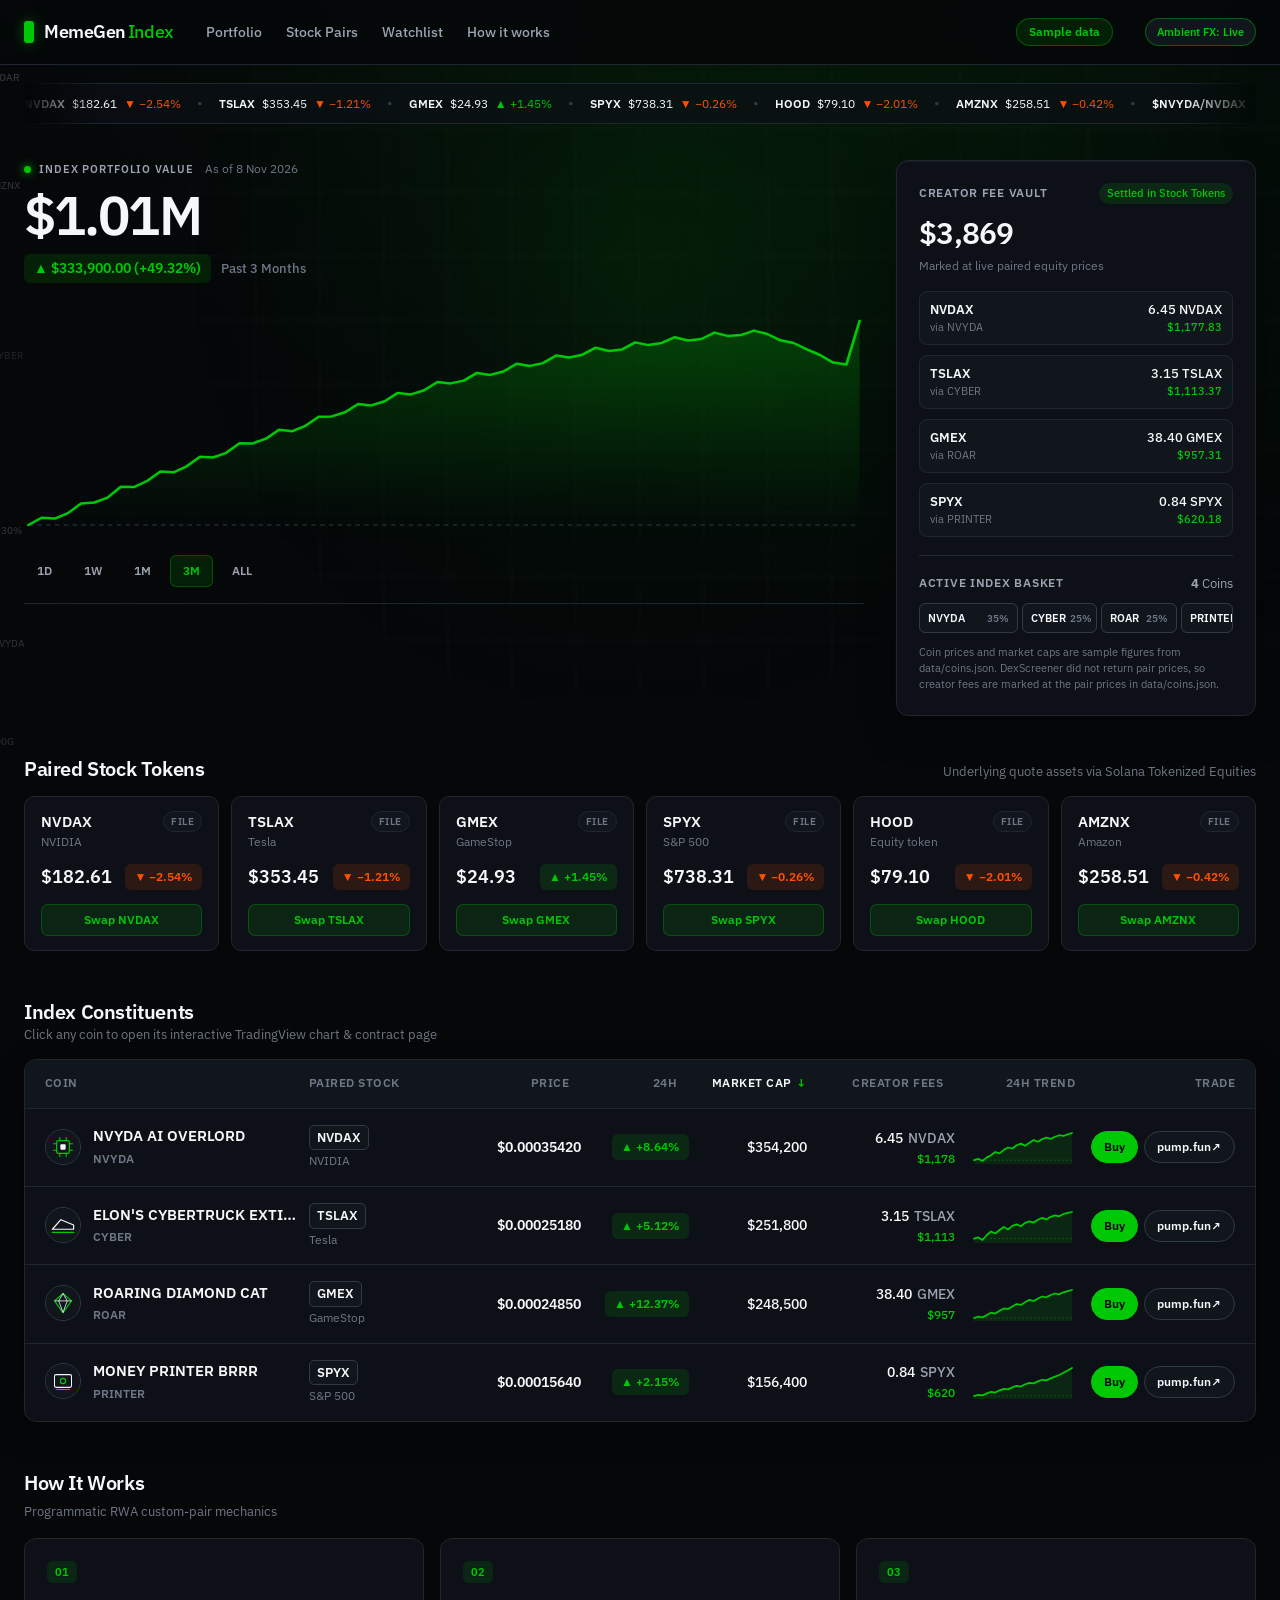
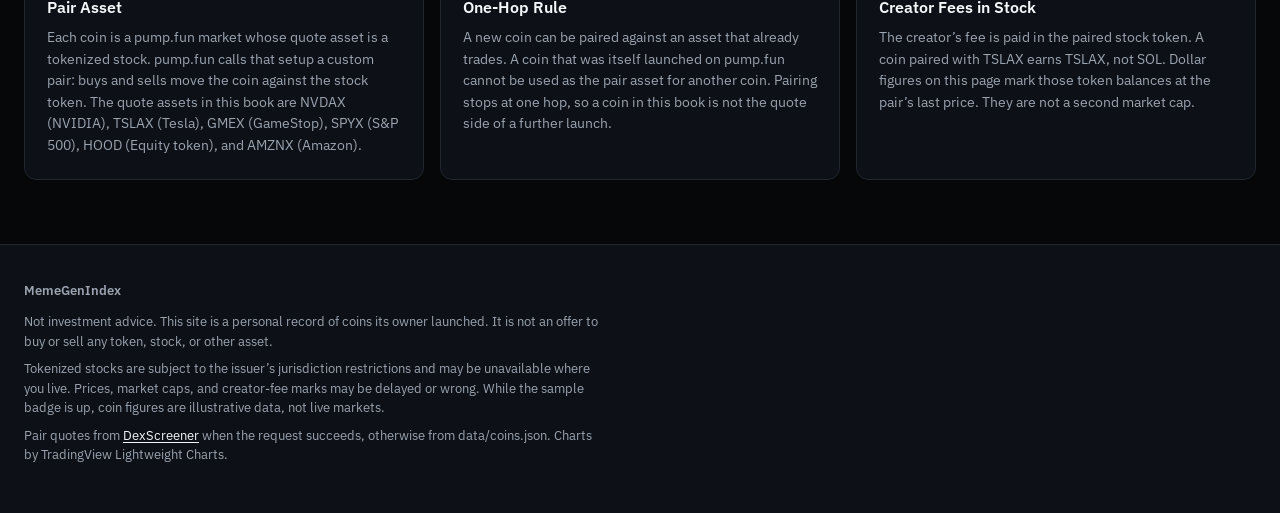
==== commit 37eae26b: "Add in-site Jupiter swap modal and referral link engine" ====
--- a/index.html
+++ b/index.html
@@ -7,11 +7,11 @@
   <meta name="theme-color" content="#050709">
   <meta name="description" content="Portfolio of meme coins launched on pump.fun against tokenized stocks. Creator fees are paid in the paired stock token.">
   <title>Portfolio · MemeGenIndex</title>
-  <link rel="icon" href="assets/favicon.svg?v=20261108c" type="image/svg+xml">
+  <link rel="icon" href="assets/favicon.svg?v=20261108d" type="image/svg+xml">
   <link rel="preconnect" href="https://fonts.googleapis.com">
   <link rel="preconnect" href="https://fonts.gstatic.com" crossorigin>
   <link rel="stylesheet" href="https://fonts.googleapis.com/css2?family=IBM+Plex+Sans:wght@400;500;600;700&display=swap">
-  <link rel="stylesheet" href="assets/styles.css?v=20261108c">
+  <link rel="stylesheet" href="assets/styles.css?v=20261108d">
 </head>
 <body>
   <a class="skip" href="#content">Skip to content</a>
@@ -42,6 +42,6 @@
       <p class="footer-meta">Pair quotes from <a href="https://dexscreener.com" rel="noopener noreferrer">DexScreener</a> when the request succeeds, otherwise from data/coins.json. Charts by TradingView Lightweight Charts.</p>
     </div>
   </footer>
-  <script type="module" src="assets/app.js?v=20261108c"></script>
+  <script type="module" src="assets/app.js?v=20261108d"></script>
 </body>
 </html>
--- a/assets/styles.css
+++ b/assets/styles.css
@@ -781,7 +781,7 @@
 .book-head,
 .book-row {
   display: grid;
-  grid-template-columns: minmax(200px, 1.8fr) minmax(116px, 1.1fr) 116px 96px 110px 140px 112px 96px;
+  grid-template-columns: minmax(190px, 1.7fr) minmax(110px, 1fr) 112px 96px 106px 136px 108px 148px;
   column-gap: 12px;
   align-items: center;
   padding-left: 20px;
@@ -1037,6 +1037,244 @@
   display: none;
 }
 
+.rh-trade-actions {
+  display: inline-flex;
+  align-items: center;
+  justify-content: flex-end;
+  gap: 6px;
+}
+
+.rh-buy-pill {
+  display: inline-flex;
+  align-items: center;
+  justify-content: center;
+  padding: 6px 12px;
+  border-radius: 999px;
+  font-size: 12px;
+  font-weight: 600;
+  color: #000000;
+  background: var(--up);
+  border: 1px solid var(--up);
+  transition: filter 140ms ease, transform 120ms ease;
+}
+
+.rh-buy-pill:hover {
+  filter: brightness(1.1);
+  transform: translateY(-1px);
+}
+
+.rh-pair-buy-btn {
+  margin-top: 2px;
+  width: 100%;
+  padding: 6px 10px;
+  border-radius: 7px;
+  font-size: 12px;
+  font-weight: 600;
+  color: var(--up);
+  background: color-mix(in oklab, var(--up), transparent 90%);
+  border: 1px solid color-mix(in oklab, var(--up), transparent 72%);
+  transition: all 140ms ease;
+}
+
+.rh-pair-buy-btn:hover {
+  background: var(--up);
+  border-color: var(--up);
+  color: #000000;
+}
+
+.rh-cta-secondary {
+  display: flex;
+  align-items: center;
+  justify-content: center;
+  width: 100%;
+  min-height: 40px;
+  margin-top: 8px;
+  background: var(--bg-card);
+  border: 1px solid var(--line-strong);
+  color: var(--text);
+  font-weight: 600;
+  font-size: 13px;
+  border-radius: 999px;
+  transition: border-color 140ms ease, color 140ms ease;
+}
+
+.rh-cta-secondary:hover {
+  border-color: var(--up);
+  color: var(--up);
+}
+
+.rh-ref-mini {
+  margin-top: 14px;
+  padding-top: 12px;
+  border-top: 1px solid var(--line);
+}
+
+.rh-ref-mini-label {
+  display: block;
+  font-size: 11px;
+  font-weight: 600;
+  text-transform: uppercase;
+  letter-spacing: 0.05em;
+  color: var(--text-faint);
+  margin-bottom: 8px;
+}
+
+/* Native Modal Swap Dialog & Scroll Containment */
+dialog.rh-swap-dialog {
+  width: min(480px, calc(100% - 24px));
+  max-height: calc(100dvh - 32px);
+  margin: auto;
+  padding: 0;
+  background: var(--bg-elev);
+  color: var(--text);
+  border: 1px solid var(--line-strong);
+  border-radius: 16px;
+  box-shadow: 0 24px 64px rgba(0, 0, 0, 0.75);
+}
+
+dialog.rh-swap-dialog:modal {
+  overscroll-behavior: contain;
+}
+
+dialog.rh-swap-dialog::backdrop {
+  overflow: hidden;
+  overscroll-behavior: contain;
+  background-color: rgba(3, 5, 8, 0.76);
+  backdrop-filter: blur(6px);
+  -webkit-backdrop-filter: blur(6px);
+}
+
+.rh-swap-shell {
+  padding: 20px;
+  display: flex;
+  flex-direction: column;
+  gap: 14px;
+}
+
+.rh-swap-head {
+  display: flex;
+  align-items: flex-start;
+  justify-content: space-between;
+  gap: 12px;
+}
+
+.rh-swap-heading {
+  font-size: 20px;
+  font-weight: 600;
+  margin-top: 6px;
+}
+
+.rh-swap-sub {
+  font-size: 12.5px;
+  color: var(--text-dim);
+  margin-top: 4px;
+  line-height: 1.45;
+}
+
+.rh-swap-close {
+  width: 32px;
+  height: 32px;
+  border-radius: 50%;
+  border: 1px solid var(--line-strong);
+  background: var(--bg-card);
+  color: var(--text-dim);
+  display: grid;
+  place-items: center;
+  font-size: 14px;
+}
+
+.rh-swap-close:hover {
+  color: var(--text);
+  border-color: var(--text);
+}
+
+.rh-swap-route-pill {
+  display: flex;
+  align-items: center;
+  justify-content: space-between;
+  flex-wrap: wrap;
+  gap: 8px;
+  padding: 8px 12px;
+  background: var(--bg-card);
+  border: 1px solid var(--line);
+  border-radius: 8px;
+  font-size: 12px;
+  color: var(--text-dim);
+}
+
+.rh-swap-route-pill strong {
+  color: var(--up);
+}
+
+.rh-jup-wrap {
+  min-height: 390px;
+  background: var(--bg);
+  border: 1px solid var(--line);
+  border-radius: 12px;
+  overflow: hidden;
+  display: flex;
+  flex-direction: column;
+}
+
+.rh-jup-target {
+  width: 100%;
+  min-height: 390px;
+}
+
+.rh-jup-loading,
+.rh-jup-fallback {
+  padding: 36px 20px;
+  text-align: center;
+  color: var(--text-dim);
+  font-size: 13px;
+}
+
+.rh-ref-bar {
+  padding-top: 12px;
+  border-top: 1px solid var(--line);
+  display: flex;
+  flex-direction: column;
+  gap: 8px;
+}
+
+.rh-ref-label {
+  font-size: 11px;
+  font-weight: 600;
+  text-transform: uppercase;
+  letter-spacing: 0.05em;
+  color: var(--text-faint);
+}
+
+.rh-ref-links {
+  display: flex;
+  flex-wrap: wrap;
+  gap: 6px;
+}
+
+.rh-ref-chip {
+  flex: 1 1 auto;
+  text-align: center;
+  padding: 6px 10px;
+  border-radius: 8px;
+  font-size: 12px;
+  font-weight: 600;
+  background: var(--bg-card);
+  border: 1px solid var(--line-strong);
+  color: var(--text);
+  transition: all 140ms ease;
+}
+
+.rh-ref-chip:hover {
+  border-color: var(--up);
+  color: var(--up);
+}
+
+.rh-ref-chip.rh-ref-pump {
+  color: var(--up);
+  border-color: color-mix(in oklab, var(--up), transparent 65%);
+  background: color-mix(in oklab, var(--up), transparent 90%);
+}
+
 .rh-trade-btn {
   display: inline-flex;
   align-items: center;
